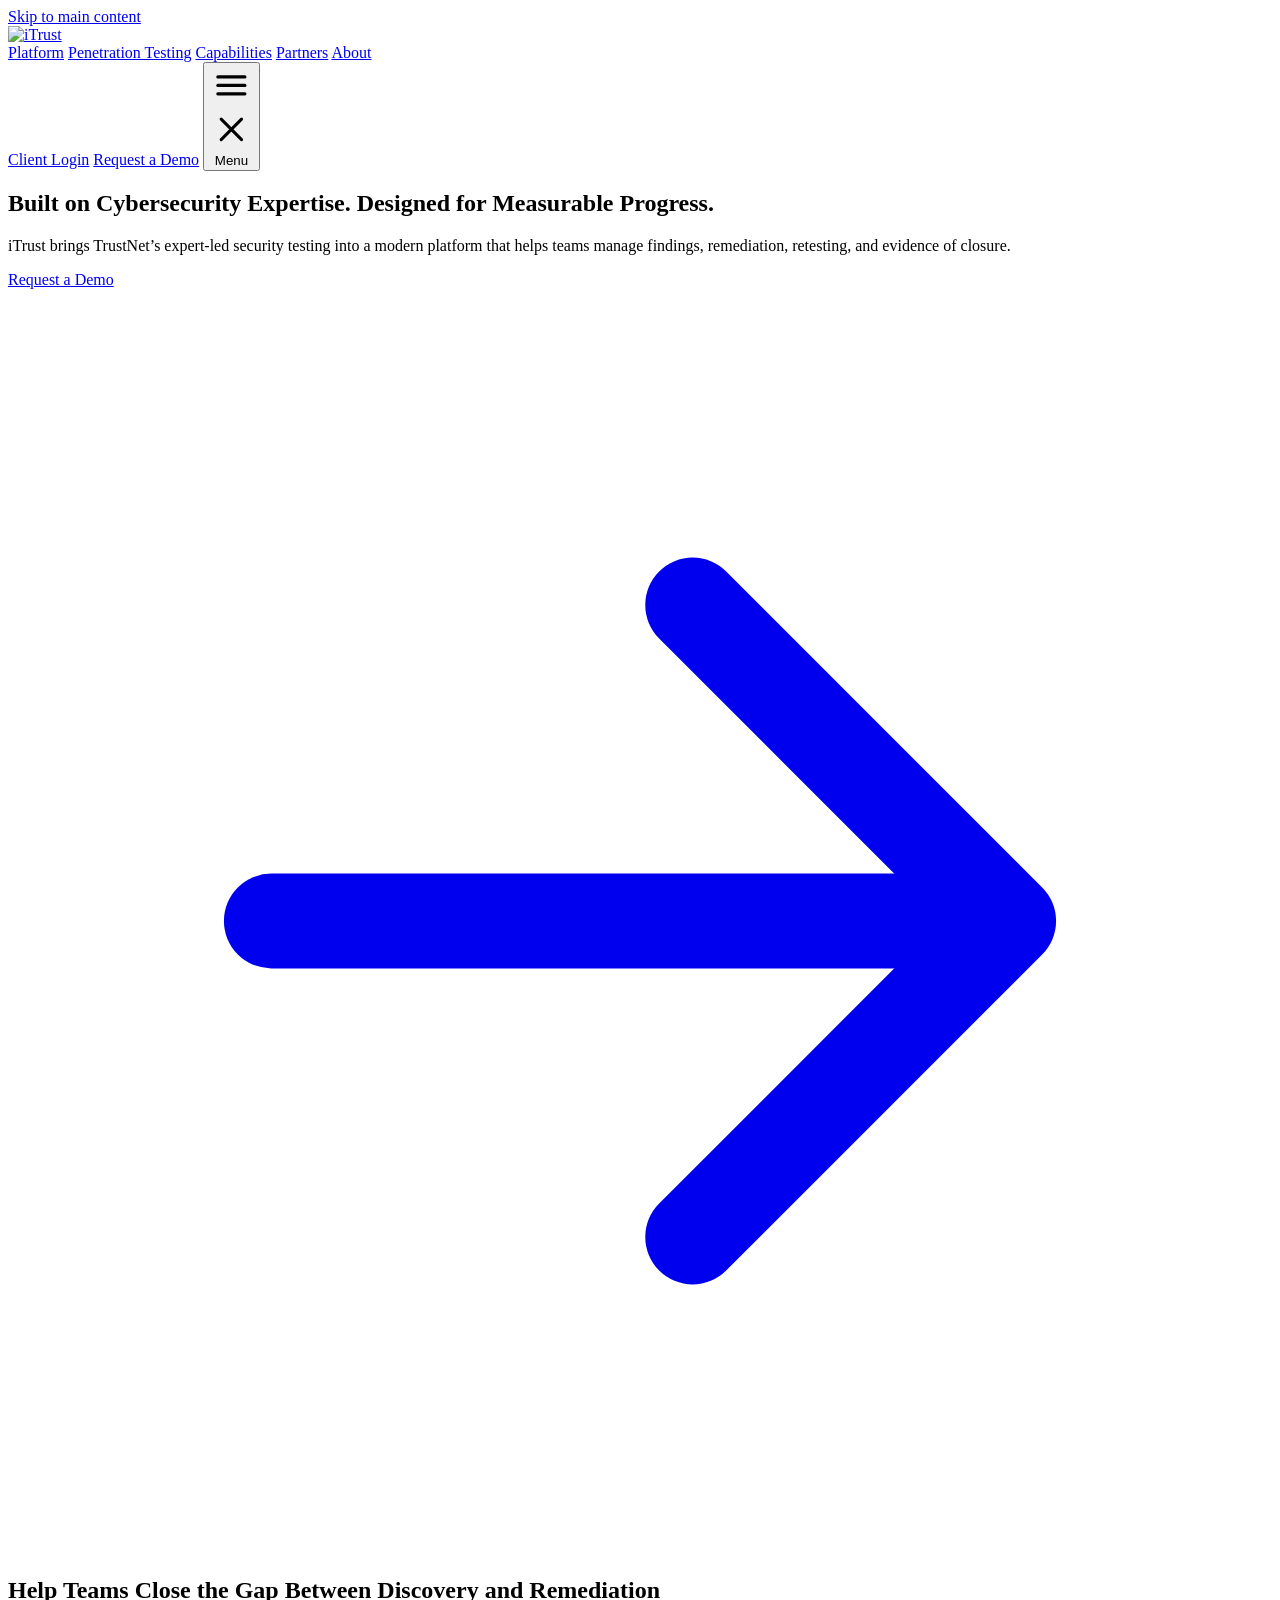
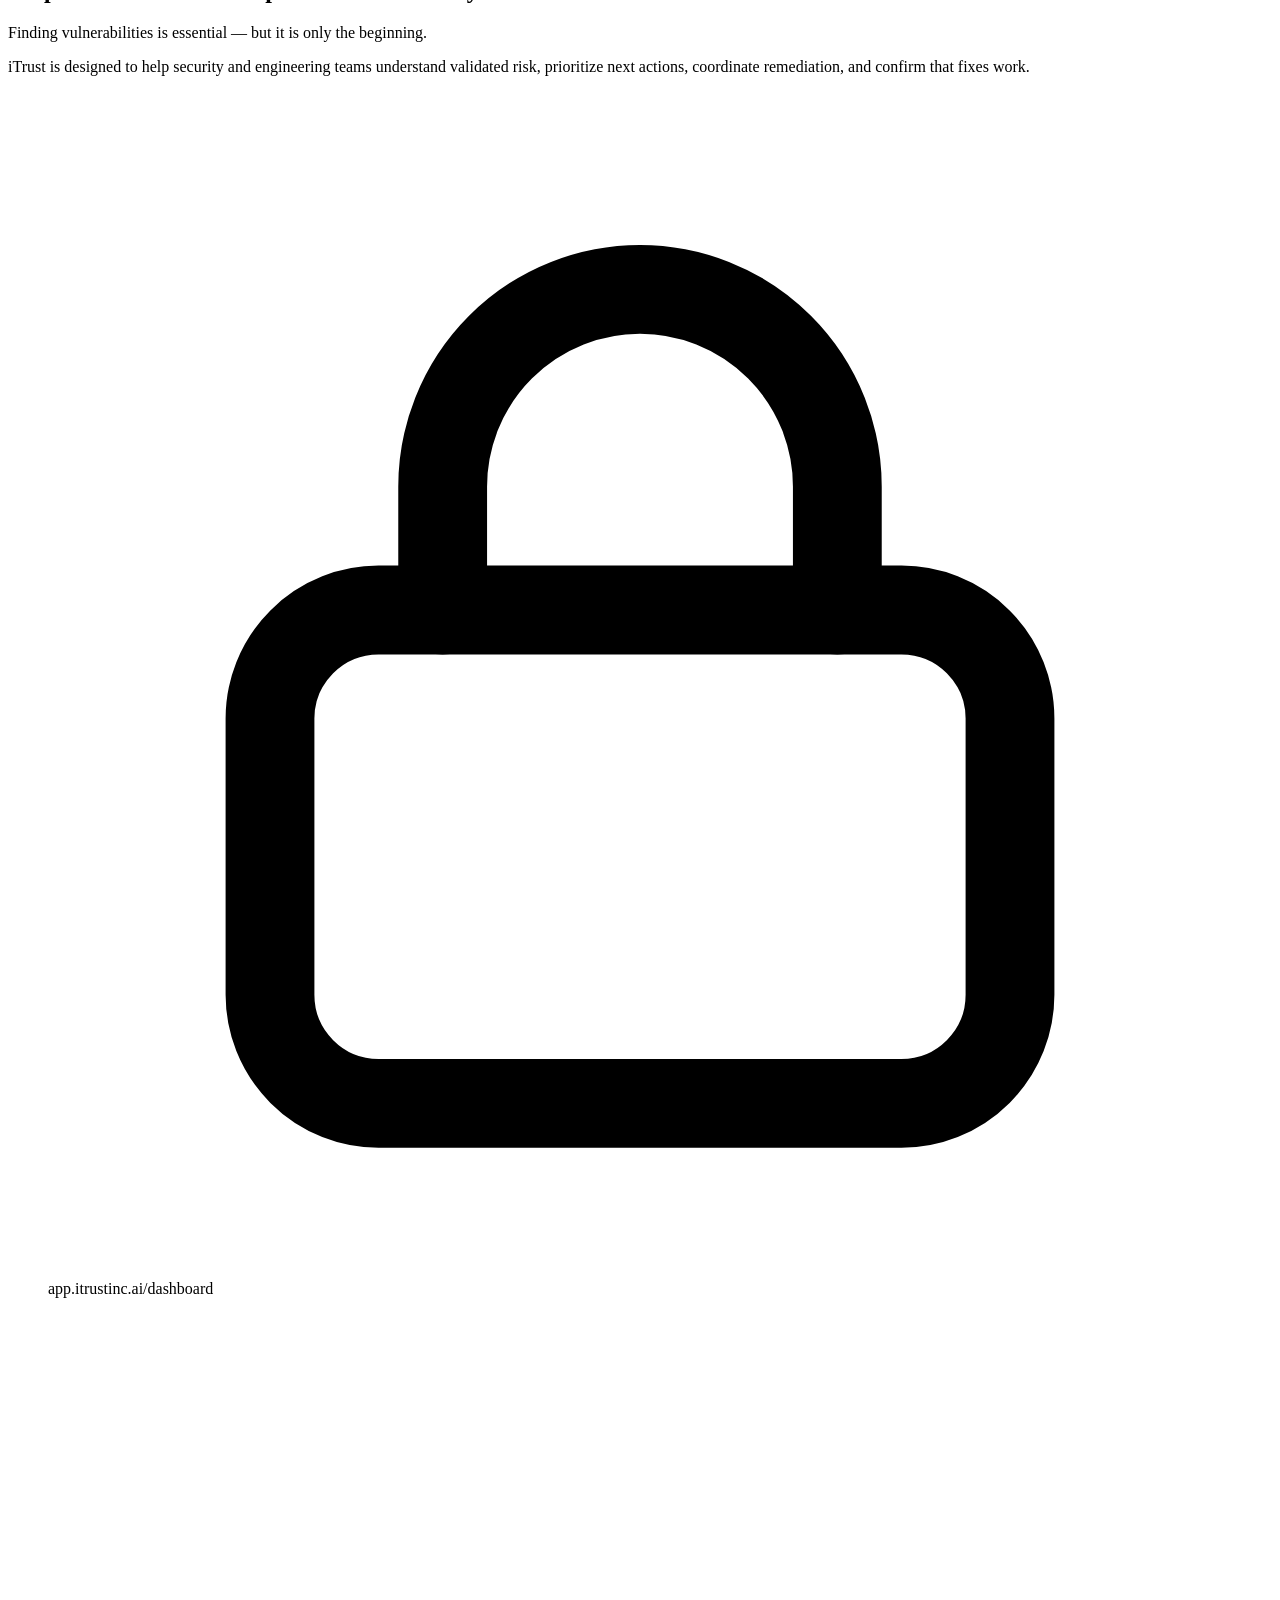
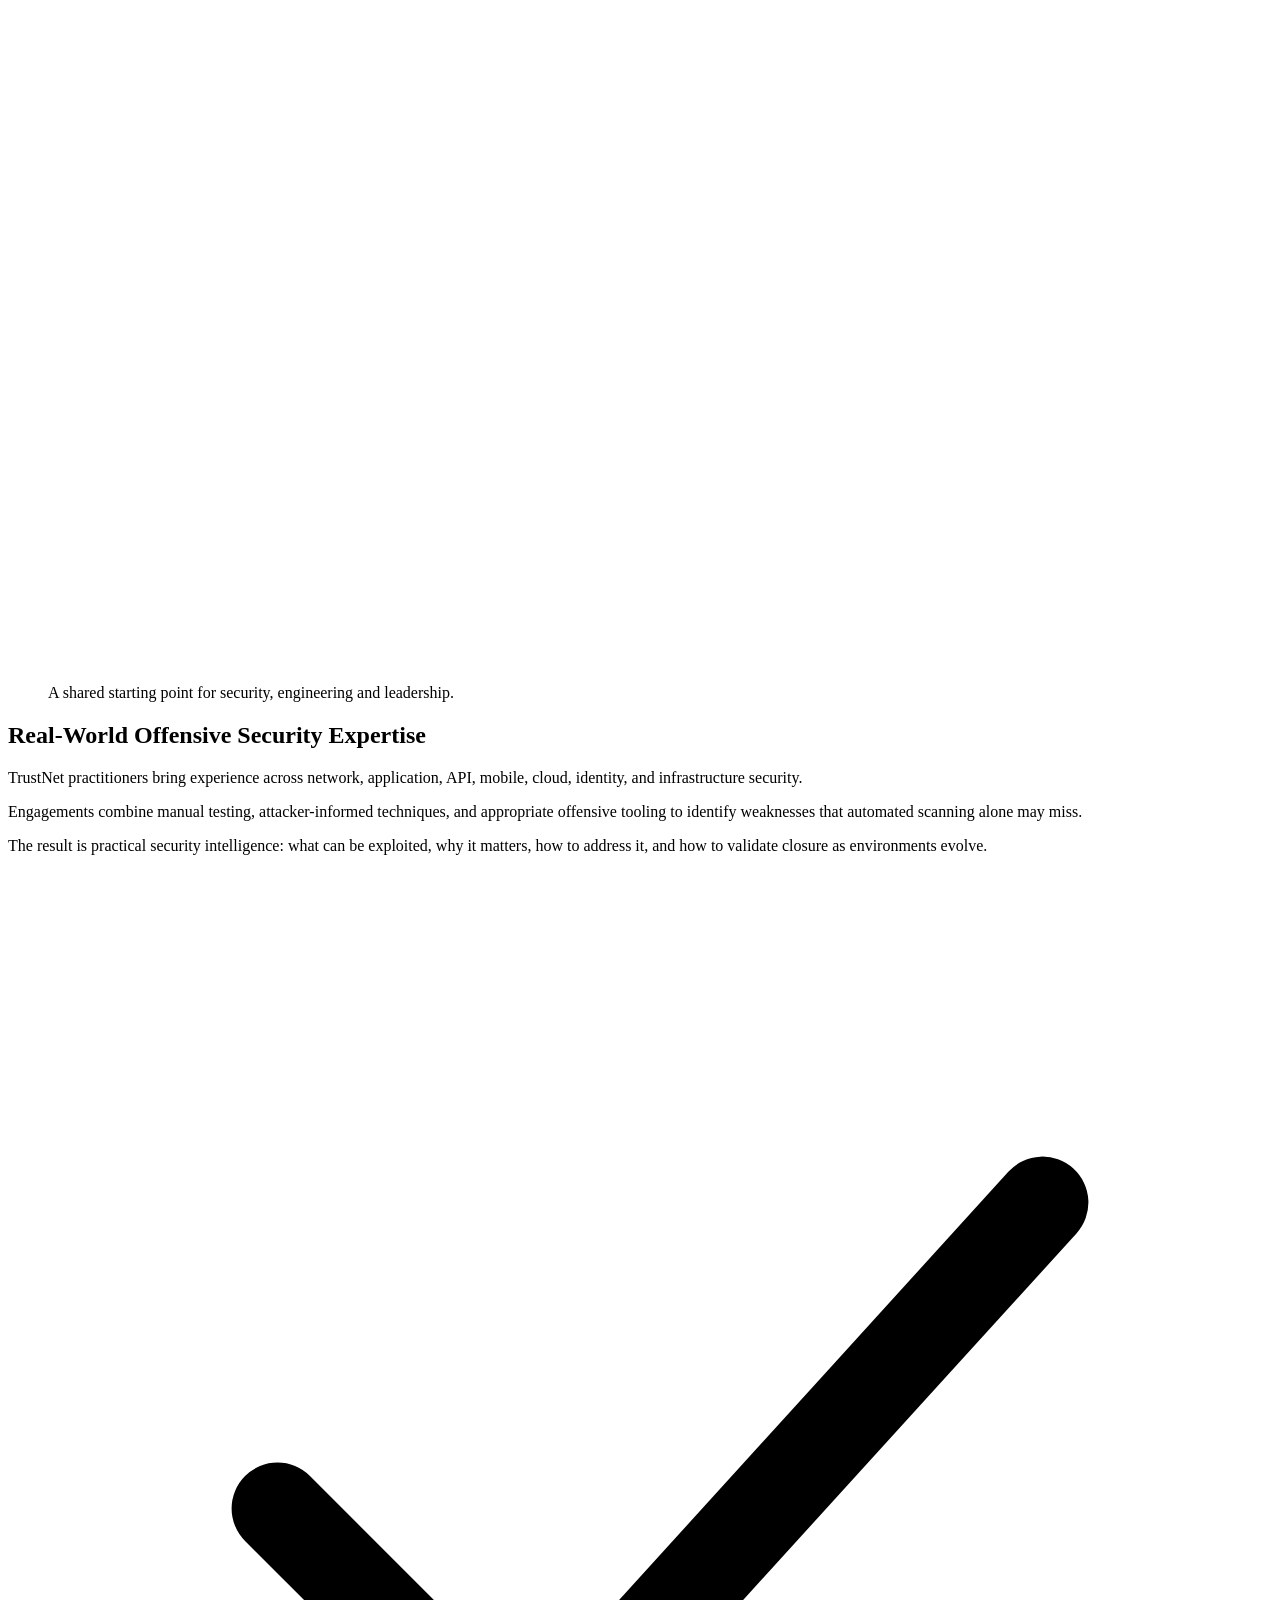
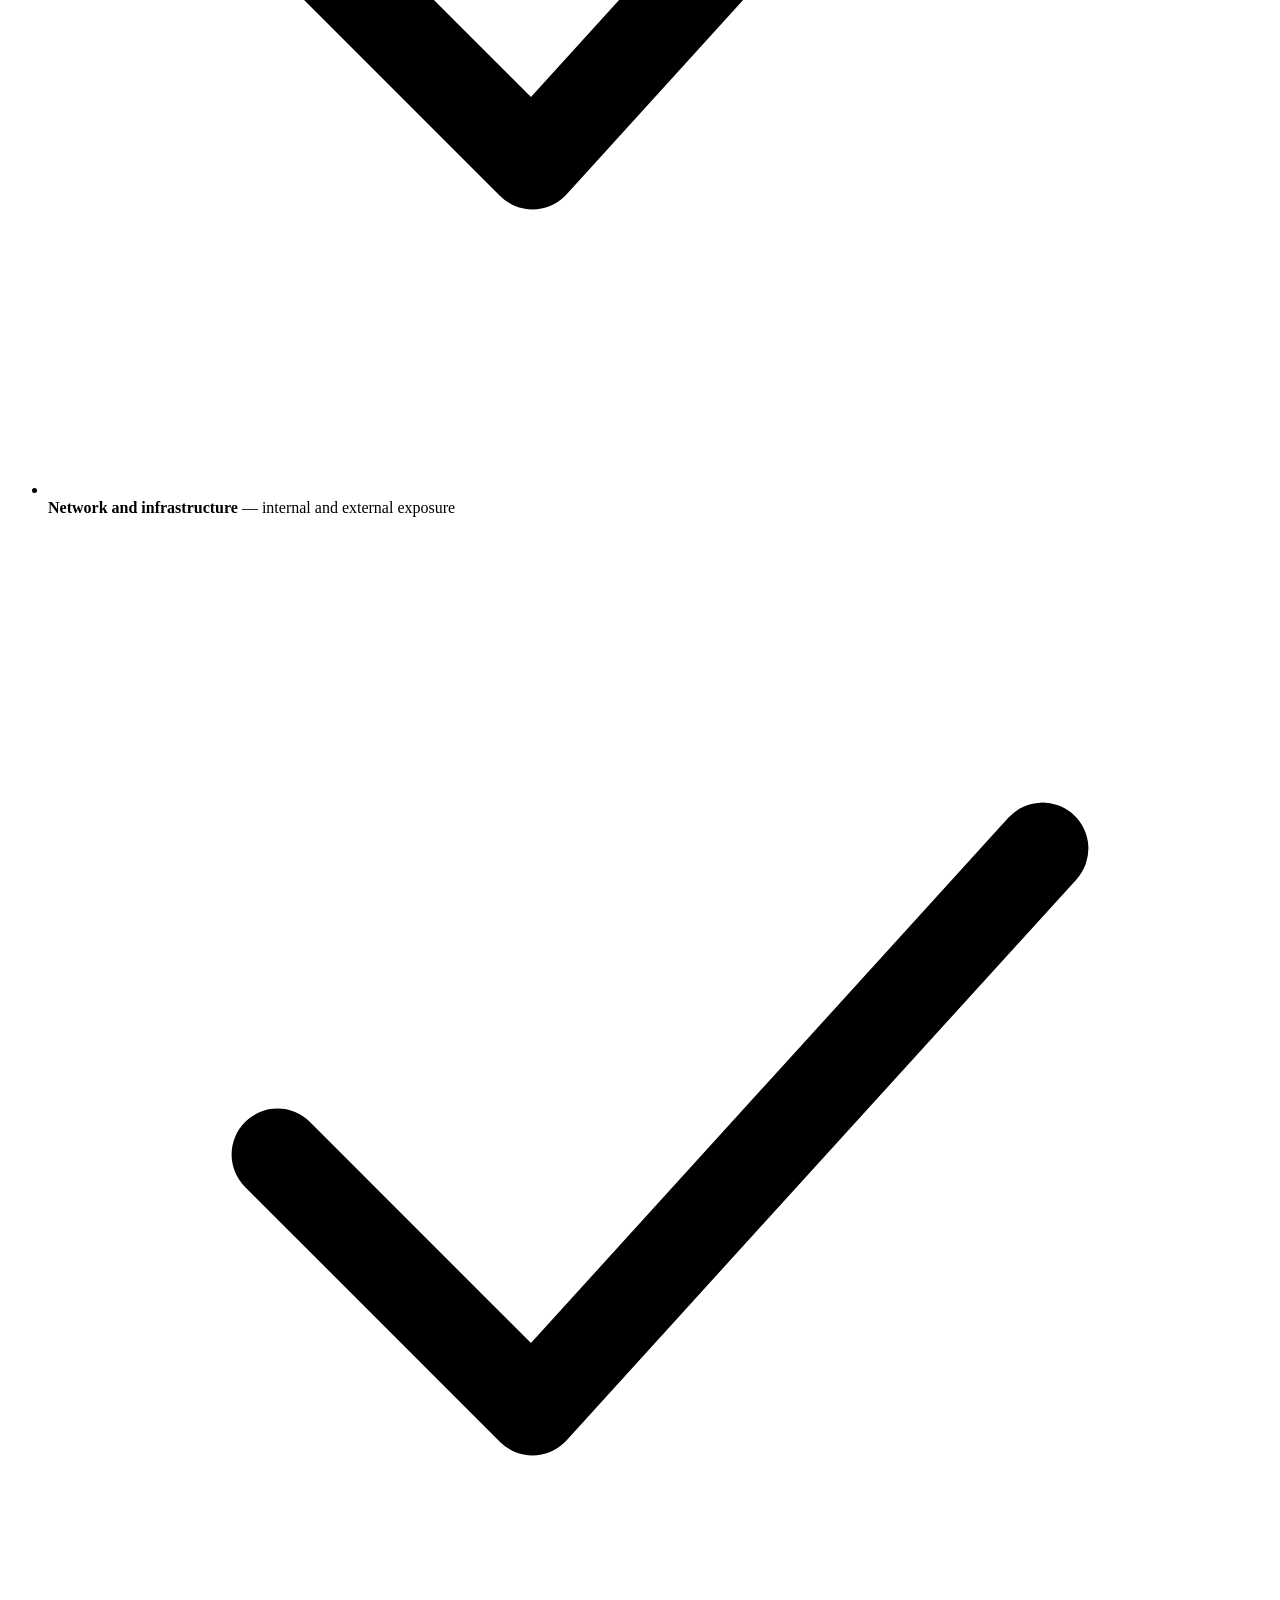
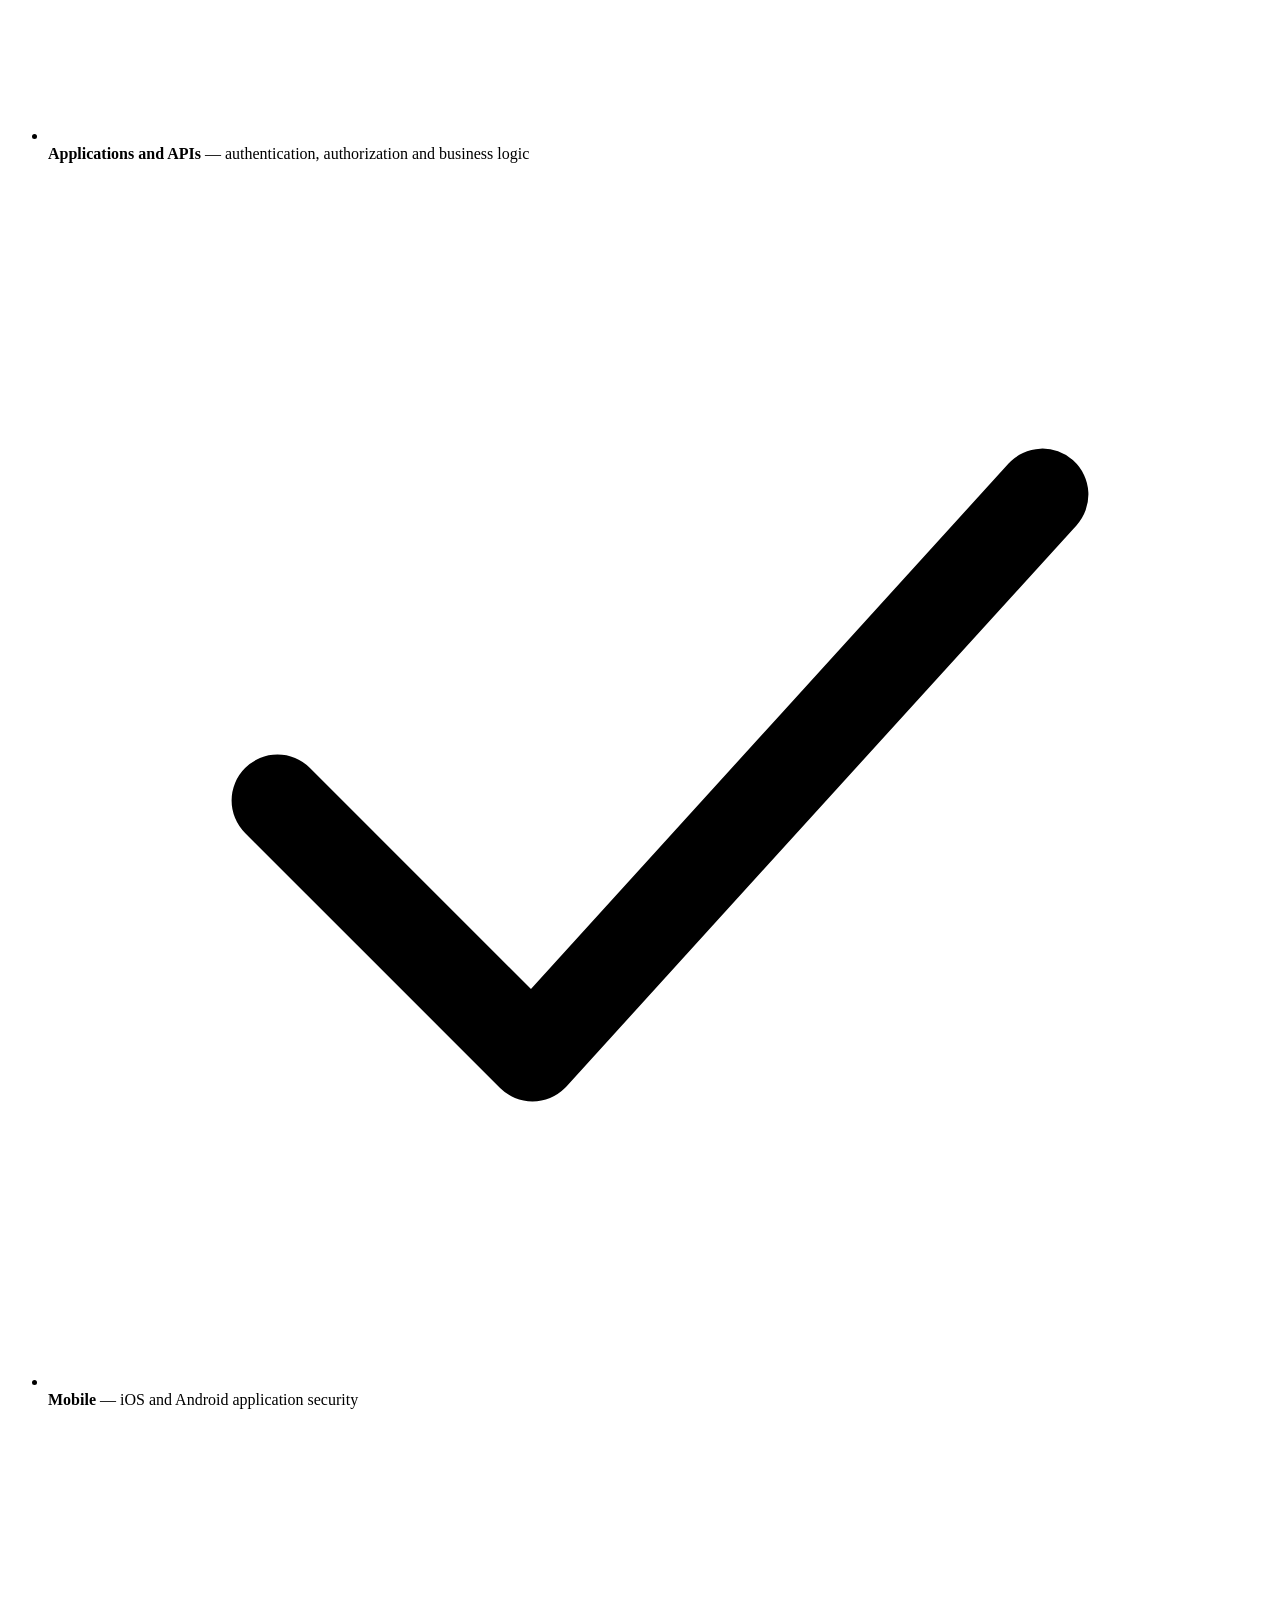
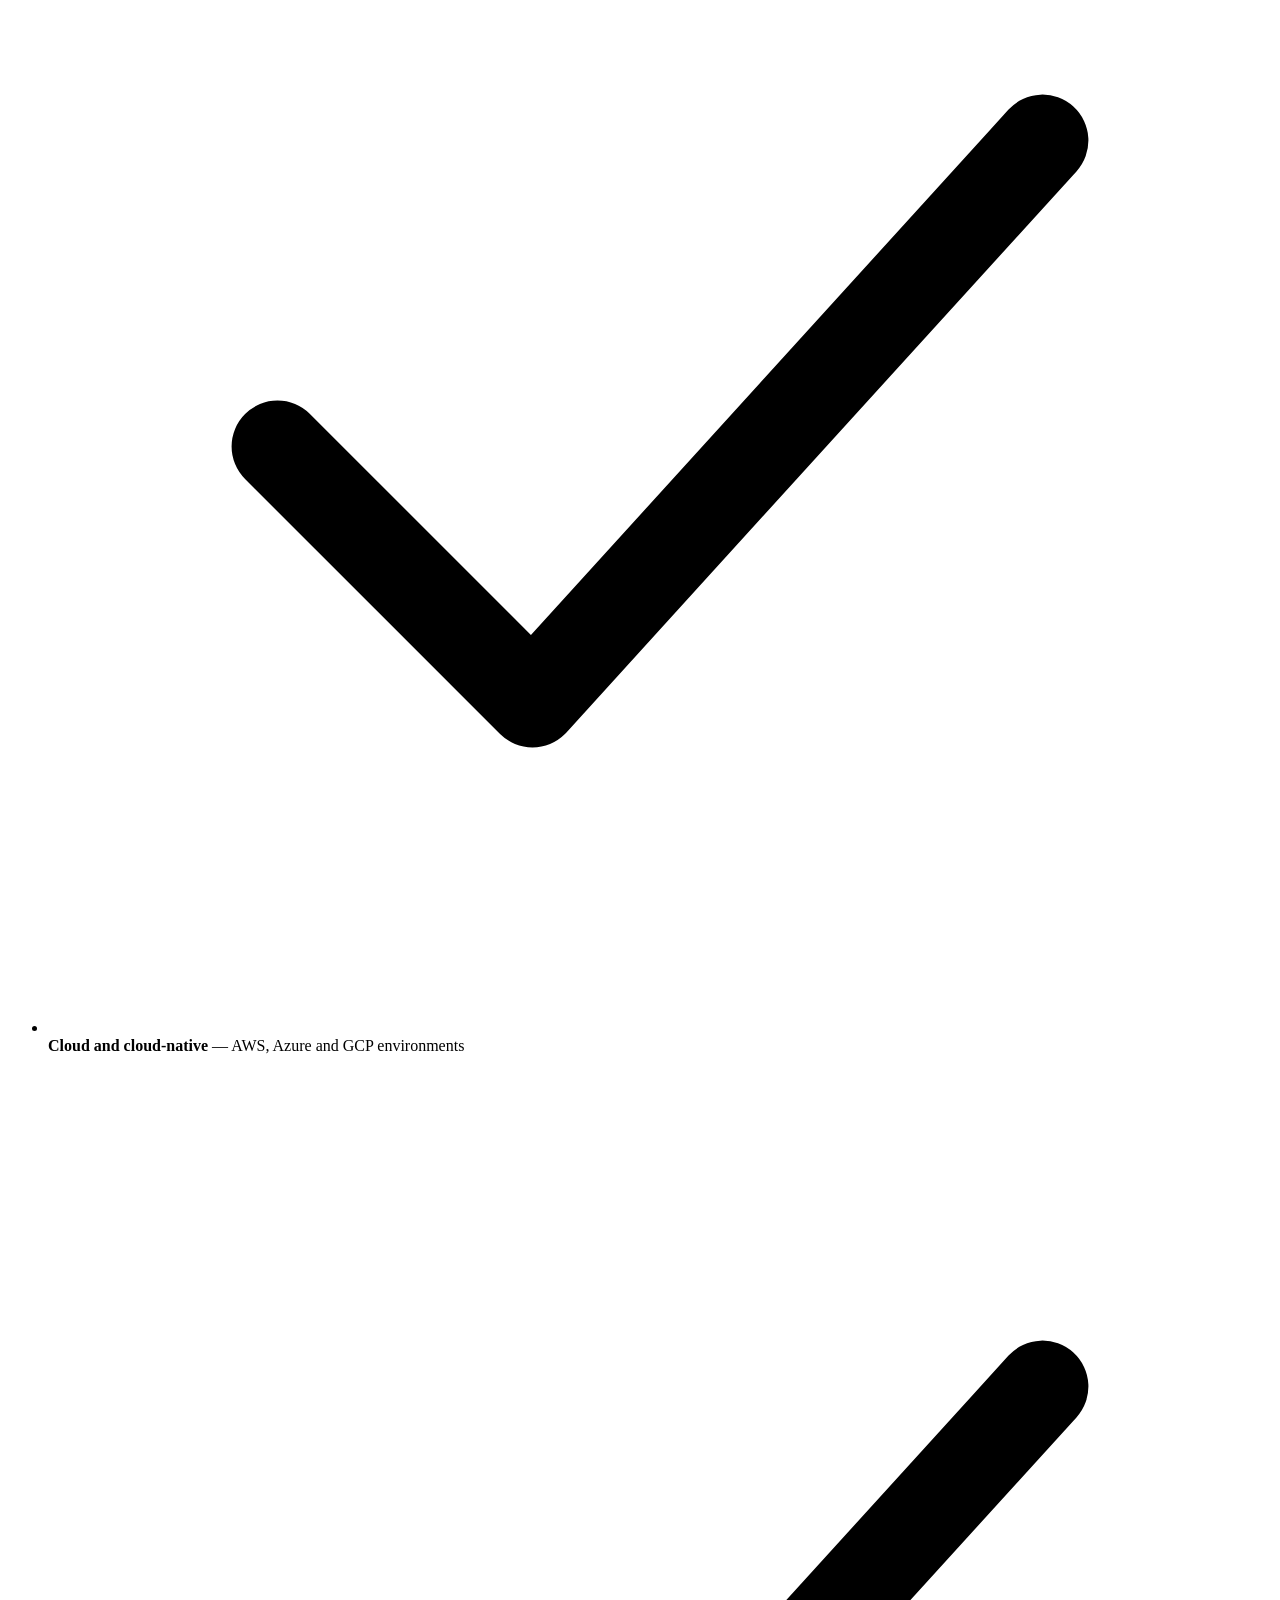
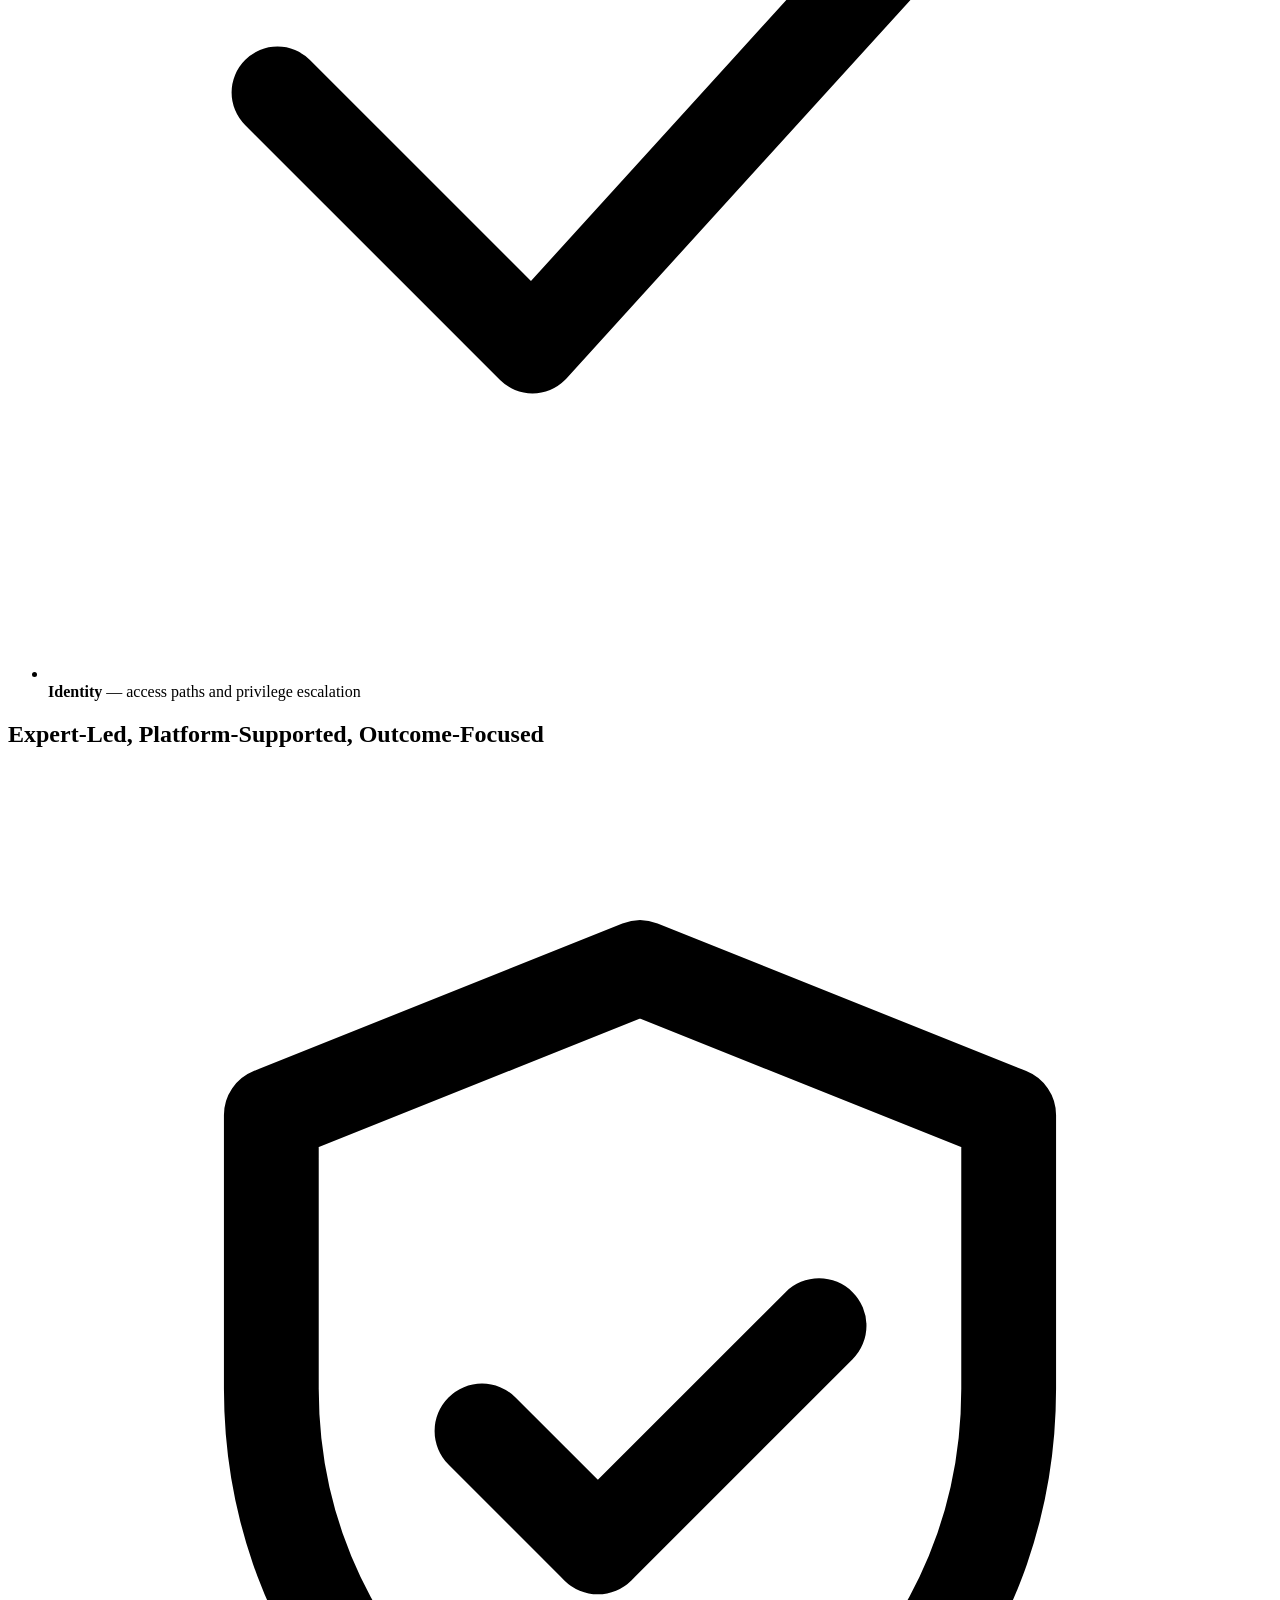
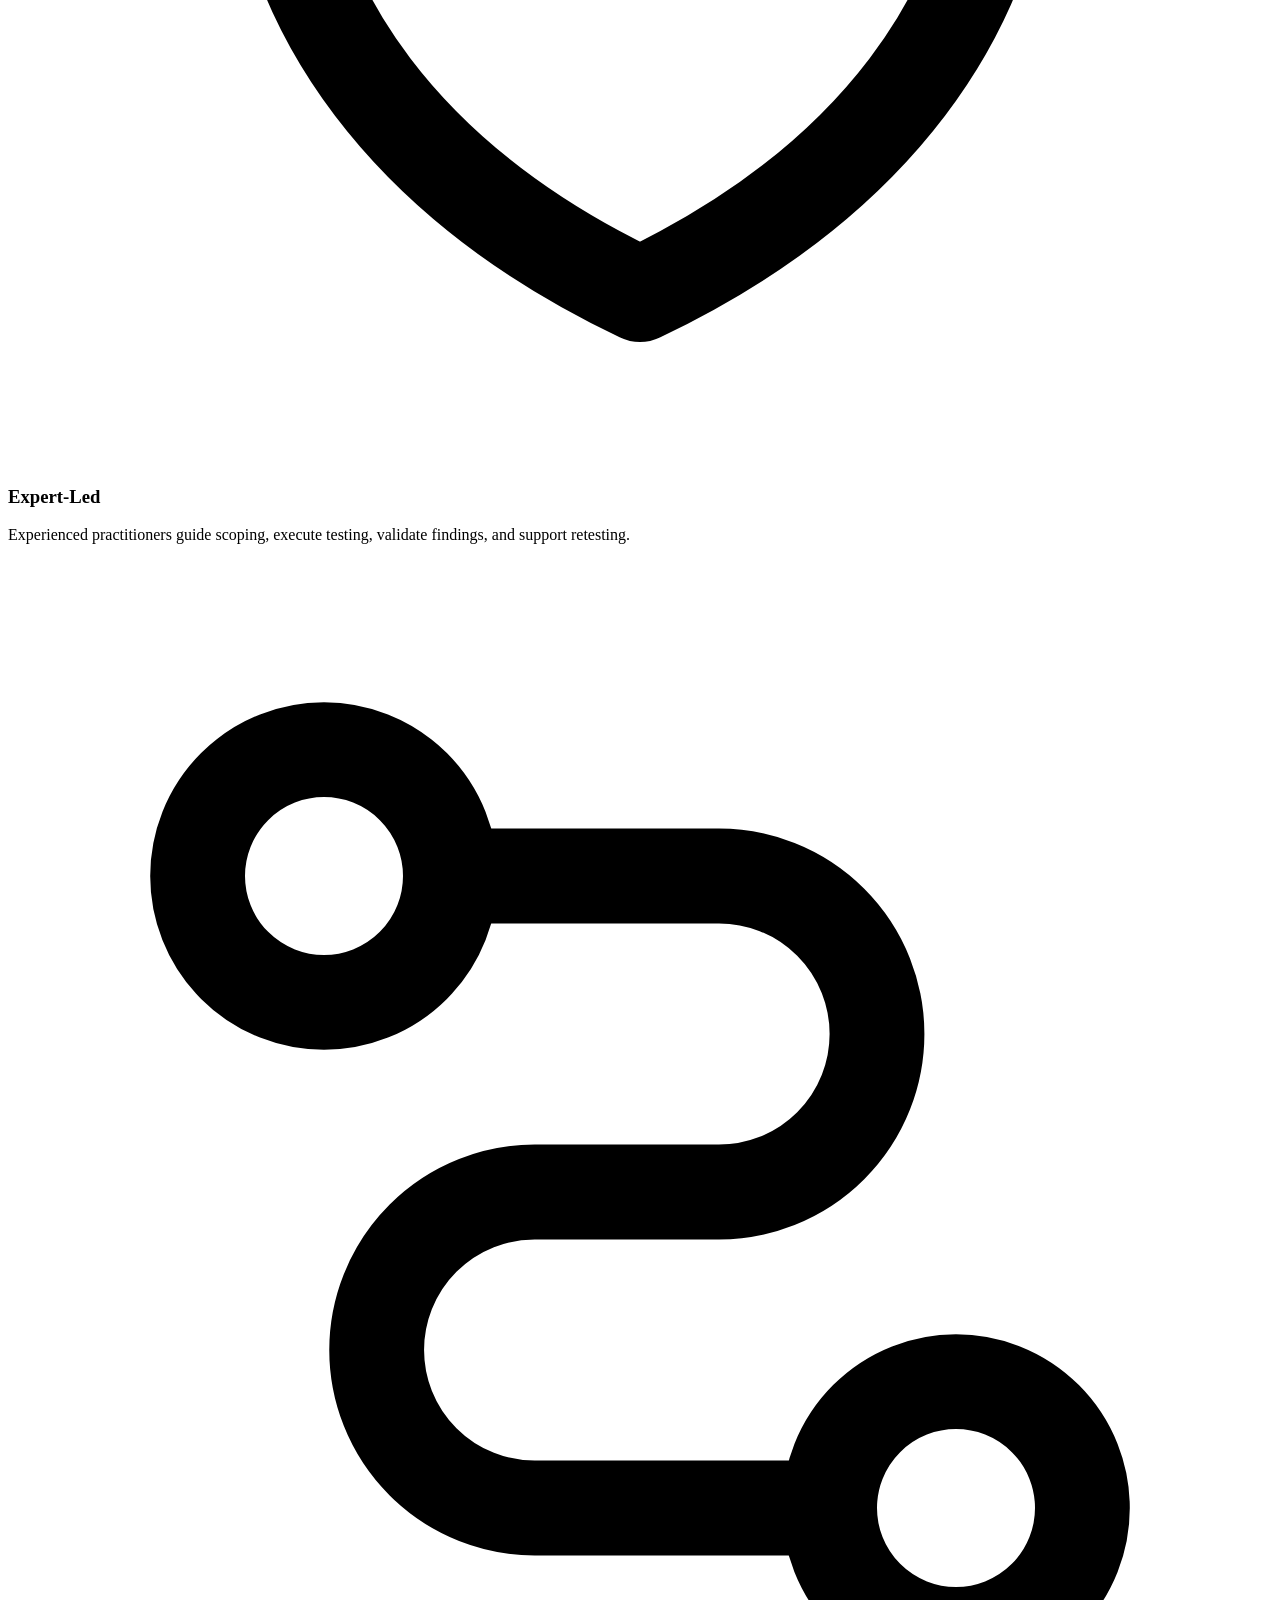
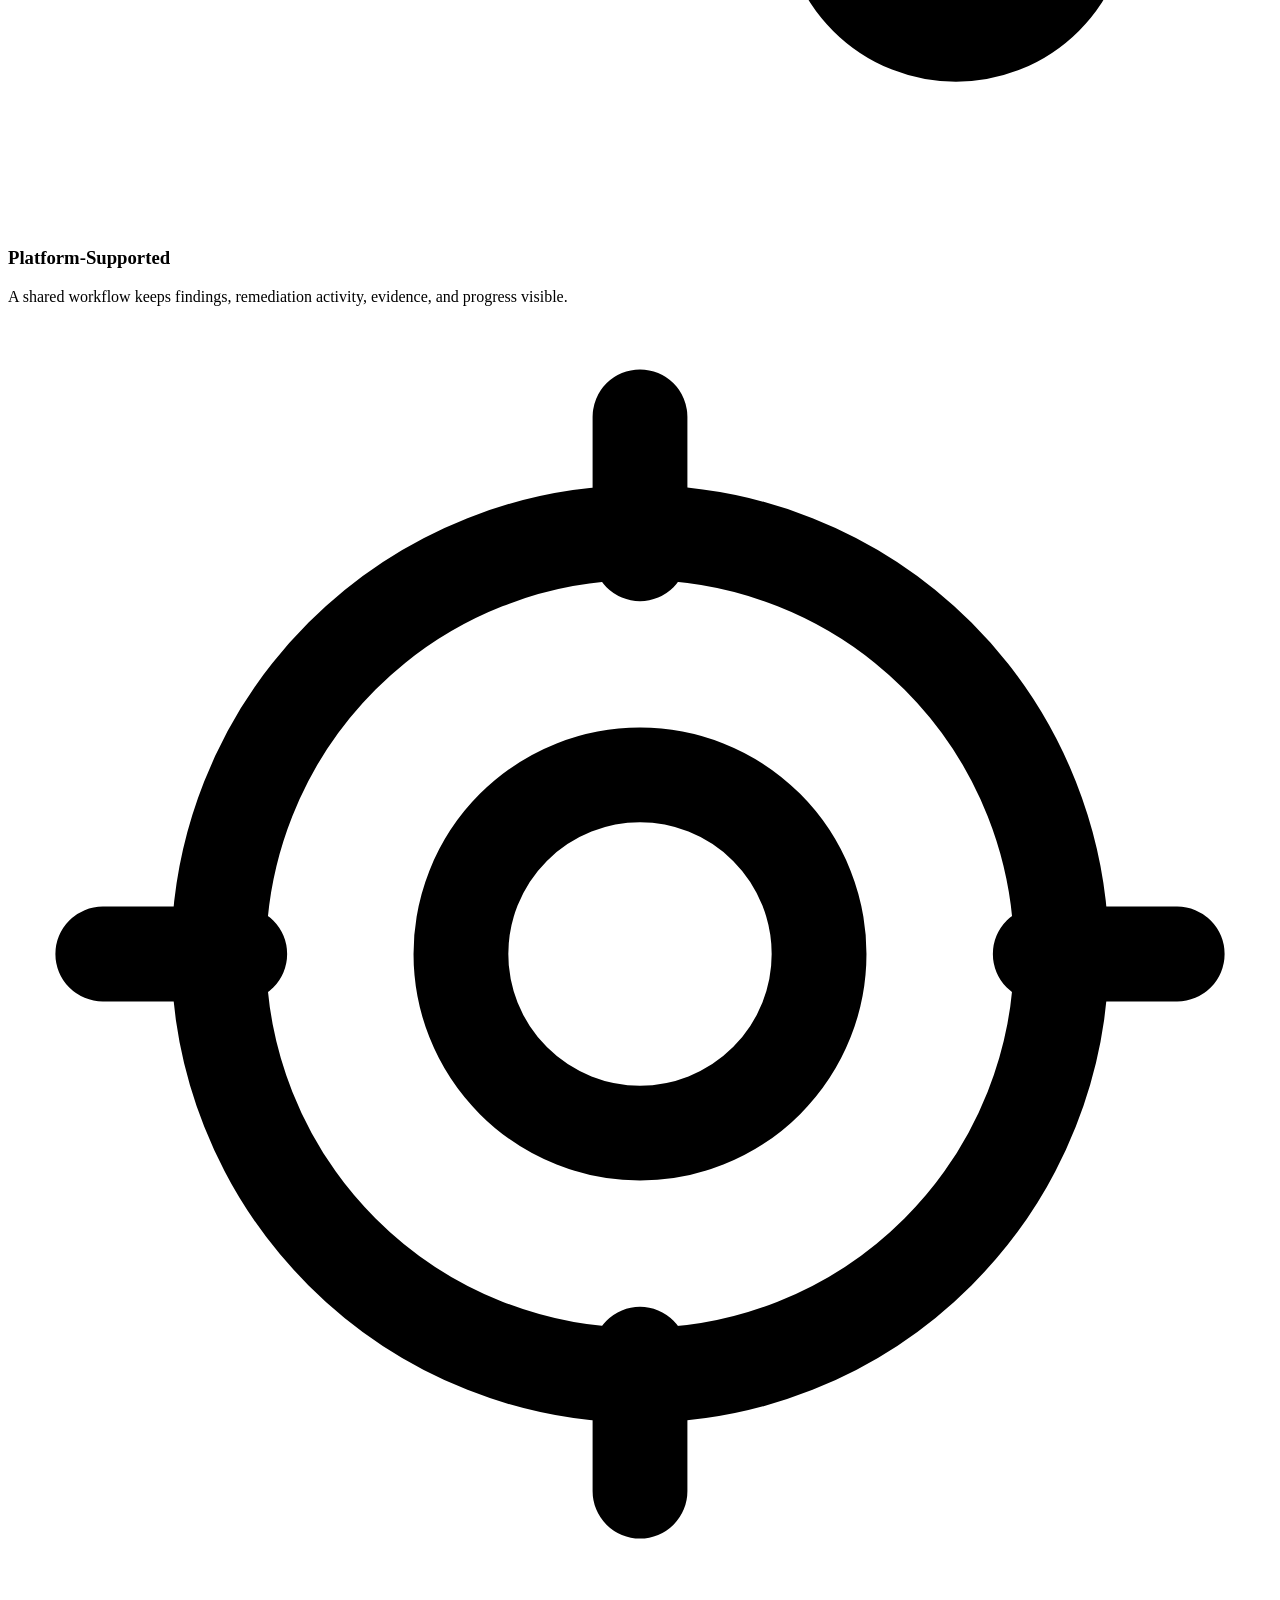
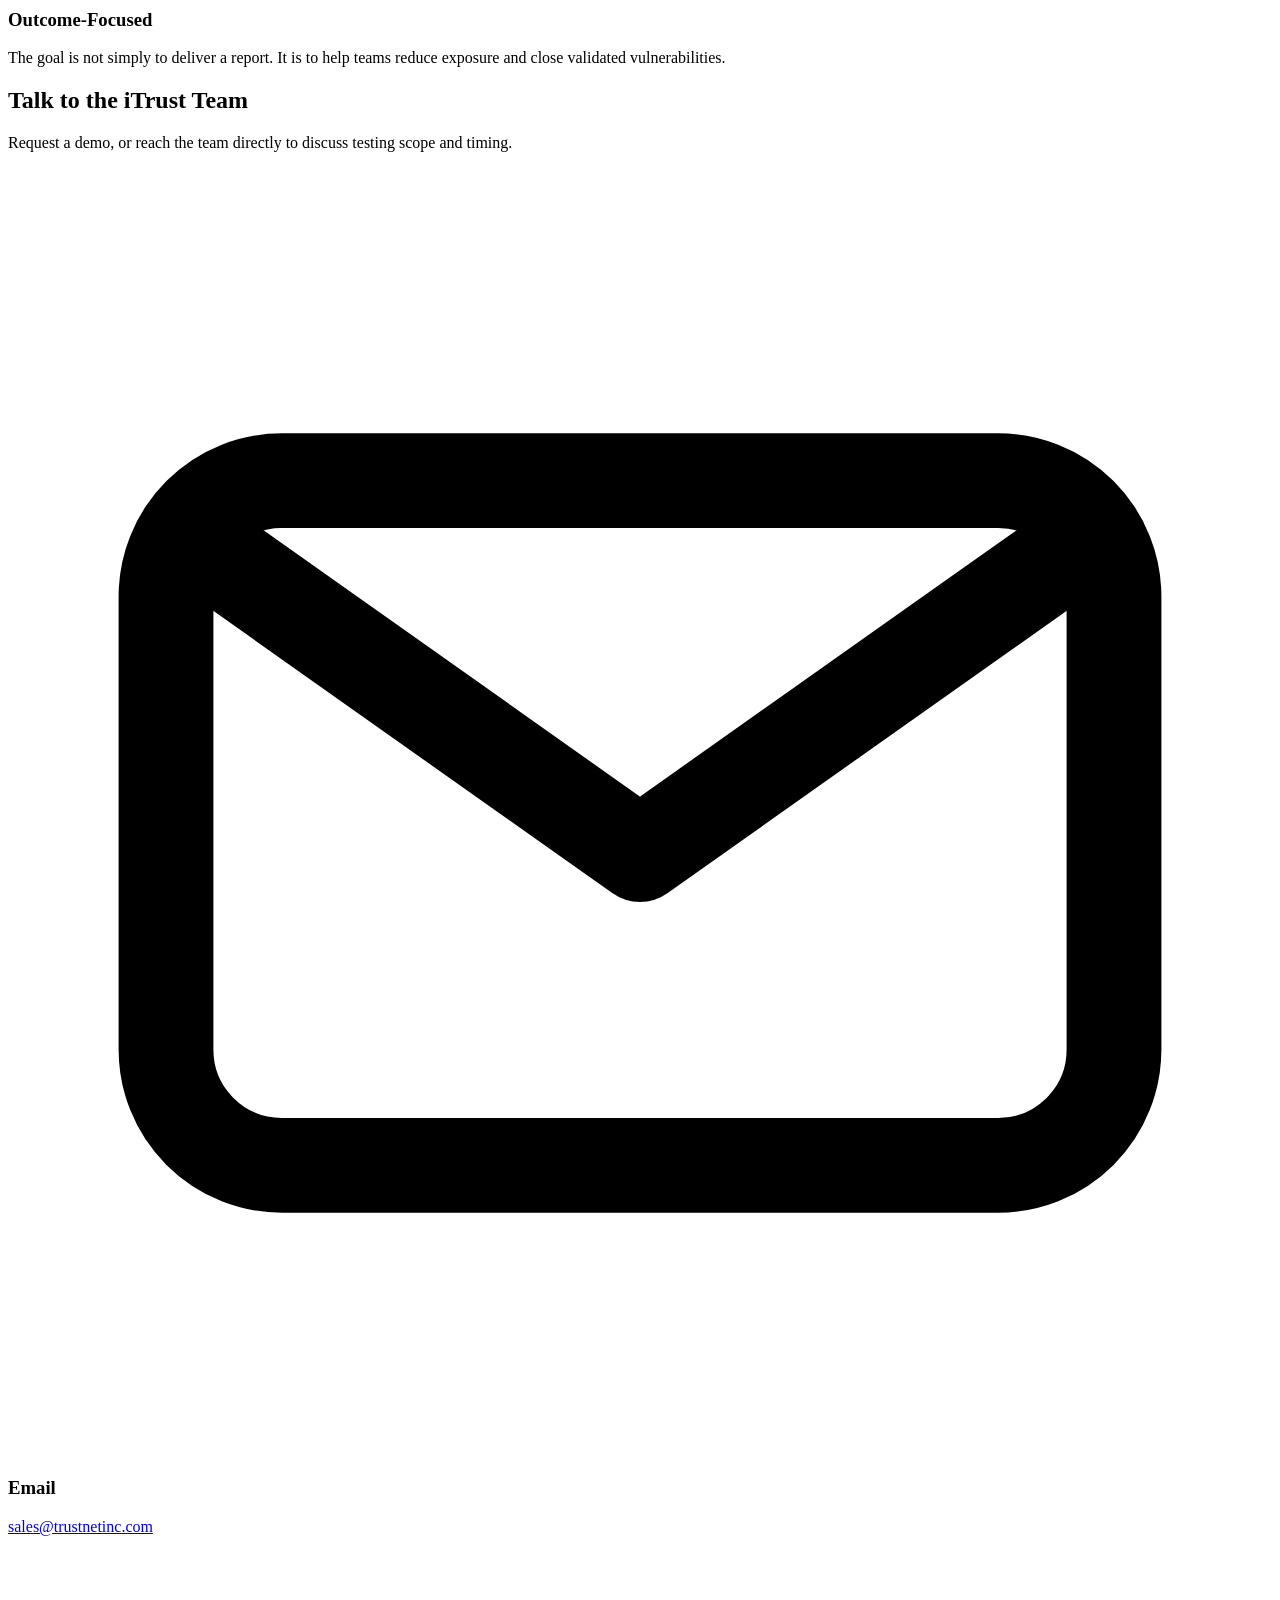
==== about/index.html @ d638498e "iTrust website — temporary content review preview Static build for stakeholder review. All pages noi" ====
<!doctype html>
<html lang="en">
<head><meta charset="utf-8">
<meta name="viewport" content="width=device-width, initial-scale=1">
<title>About iTrust | Cybersecurity Testing Platform by TrustNet</title>
<meta name="description" content="Learn how iTrust combines TrustNet’s cybersecurity expertise with a modern platform for penetration testing, remediation, and retesting.">
<meta name="robots" content="noindex, nofollow">
<link rel="canonical" href="https://poccarisweat555.github.io/itrust-preview/about/">
<meta name="theme-color" content="#0D1321">
<meta property="og:type" content="website">
<meta property="og:site_name" content="iTrust">
<meta property="og:title" content="About iTrust | Cybersecurity Testing Platform by TrustNet">
<meta property="og:description" content="Learn how iTrust combines TrustNet’s cybersecurity expertise with a modern platform for penetration testing, remediation, and retesting.">
<meta property="og:url" content="https://poccarisweat555.github.io/itrust-preview/about/">
<meta property="og:image" content="https://poccarisweat555.github.io/itrust-preview/img/platform-overview-1600.png">
<meta property="og:locale" content="en_US">
<meta name="twitter:card" content="summary_large_image">
<meta name="twitter:title" content="About iTrust | Cybersecurity Testing Platform by TrustNet">
<meta name="twitter:description" content="Learn how iTrust combines TrustNet’s cybersecurity expertise with a modern platform for penetration testing, remediation, and retesting.">
<meta name="twitter:image" content="https://poccarisweat555.github.io/itrust-preview/img/platform-overview-1600.png">
<link rel="preconnect" href="https://fonts.googleapis.com">
<link rel="preconnect" href="https://fonts.gstatic.com" crossorigin>
<link rel="stylesheet" href="https://fonts.googleapis.com/css2?family=Inter:wght@400;500;600;700&family=Inter+Tight:wght@500;600;700&family=JetBrains+Mono:wght@400;500;600&display=swap">
<link rel="stylesheet" href="/itrust-preview/css/site.css">
<noscript><style>[data-reveal]{opacity:1!important;transform:none!important}</style></noscript>
<link rel="icon" href="/itrust-preview/img/logo-lockup-light-480.png" type="image/png">
<script type="application/ld+json">{"@context":"https://schema.org","@graph":[{"@type":"Organization","@id":"https://poccarisweat555.github.io/#organization","name":"iTrust","description":"Expert-led penetration testing and AI-guided remediation for faster, more accountable vulnerability closure.","url":"https://poccarisweat555.github.io","logo":"https://poccarisweat555.github.io/itrust-preview/img/logo-lockup-light-480.png","email":"sales@trustnetinc.com","telephone":"+1 (404) 567-4488","parentOrganization":{"@type":"Organization","name":"TrustNet"},"contactPoint":[{"@type":"ContactPoint","contactType":"sales","email":"sales@trustnetinc.com","telephone":"+1 (404) 567-4488","availableLanguage":["en"]}]},{"@type":"WebSite","@id":"https://poccarisweat555.github.io/#website","name":"iTrust — cybersecurity testing platform","url":"https://poccarisweat555.github.io","publisher":{"@id":"https://poccarisweat555.github.io/#organization"},"inLanguage":"en-US"},{"@type":"BreadcrumbList","itemListElement":[{"@type":"ListItem","position":1,"name":"Home","item":"https://poccarisweat555.github.io/itrust-preview/"},{"@type":"ListItem","position":2,"name":"About","item":"https://poccarisweat555.github.io/itrust-preview/about/"}]},{"@type":"AboutPage","@id":"https://itrustinc.ai/about/#about","name":"About iTrust","description":"iTrust brings TrustNet’s expert-led security testing into a modern platform for findings, remediation, retesting, and evidence of closure.","mainEntity":{"@id":"https://itrustinc.ai/#organization"}}]}</script></head>
<body>
<a class="skip-link" href="#main">Skip to main content</a>
<header class="site-header">
<div class="container site-header__inner">
<a class="brand" href="/itrust-preview/" aria-label="iTrust — home">
<img src="/itrust-preview/img/logo-lockup-dark-480.png" width="480" height="223" alt="iTrust" fetchpriority="high">
</a>
<nav class="nav" aria-label="Main"><a class="nav__link" href="/itrust-preview/platform/">Platform</a>
<a class="nav__link" href="/itrust-preview/penetration-testing/">Penetration Testing</a>
<a class="nav__link" href="/itrust-preview/capabilities/">Capabilities</a>
<a class="nav__link" href="/itrust-preview/partners/">Partners</a>
<a class="nav__link" aria-current="page" href="/itrust-preview/about/">About</a></nav>
<div class="header__actions">
<a class="header__login" href="/itrust-preview/login/" data-track="client_login_click" data-track-label="Header">Client Login</a>
<a class="btn btn--primary btn--sm header__cta" href="/itrust-preview/request-a-demo/" data-track="cta_request_demo_click" data-track-label="Header"><span>Request a Demo</span></a>
<button class="nav-toggle" type="button" aria-expanded="false" aria-controls="site-drawer" data-nav-toggle>
<span class="nav-toggle__open"><svg viewBox="0 0 24 24" fill="none" stroke="currentColor" stroke-width="1.8" stroke-linecap="round" stroke-linejoin="round" aria-hidden="true" focusable="false"><path d="M4 7h16M4 12h16M4 17h16"/></svg></span>
<span class="nav-toggle__close"><svg viewBox="0 0 24 24" fill="none" stroke="currentColor" stroke-width="1.8" stroke-linecap="round" stroke-linejoin="round" aria-hidden="true" focusable="false"><path d="M6 6l12 12M18 6L6 18"/></svg></span>
<span class="visually-hidden">Menu</span>
</button>
</div></div>
<div class="drawer" id="site-drawer" data-open="false" data-nav-drawer hidden>
<nav class="drawer__nav" aria-label="Mobile"><a class="drawer__link" href="/itrust-preview/platform/">Platform</a>
<a class="drawer__link" href="/itrust-preview/penetration-testing/">Penetration Testing</a>
<a class="drawer__link" href="/itrust-preview/capabilities/">Capabilities</a>
<a class="drawer__link" href="/itrust-preview/partners/">Partners</a>
<a class="drawer__link" aria-current="page" href="/itrust-preview/about/">About</a>
<a class="drawer__link" href="/itrust-preview/request-a-demo/">Request a Demo</a></nav>
<div class="drawer__divider"></div>
<div class="drawer__actions">
<a class="btn btn--primary btn--block" href="/itrust-preview/request-a-demo/" data-track="cta_request_demo_click" data-track-label="Mobile drawer"><span>Request a Demo</span><span class="btn__icon btn__icon--arrow"><svg viewBox="0 0 24 24" fill="none" stroke="currentColor" stroke-width="1.8" stroke-linecap="round" stroke-linejoin="round" aria-hidden="true" focusable="false"><path d="M5 12h13"/><path d="M13 6l6 6-6 6"/></svg></span></a>
<a class="btn btn--secondary btn--block" href="/itrust-preview/login/" data-track="client_login_click" data-track-label="Mobile drawer"><span>Client Login</span></a>
</div></div>
</header>
<main id="main">
<section class="page-hero on-ink" aria-labelledby="page-hero-title">
<span class="page-hero__glow" aria-hidden="true"></span>
<div class="container">
<div class="page-hero__inner">
<h1 id="page-hero-title">Built on Cybersecurity Expertise. Designed for Measurable Progress.</h1>
<p class="page-hero__sub">iTrust brings TrustNet’s expert-led security testing into a modern platform that helps teams manage findings, remediation, retesting, and evidence of closure.</p>
<div class="btn-row"><a class="btn btn--primary btn--lg" href="/itrust-preview/request-a-demo/" data-track="cta_request_demo_click" data-track-label="About hero"><span>Request a Demo</span><span class="btn__icon btn__icon--arrow"><svg viewBox="0 0 24 24" fill="none" stroke="currentColor" stroke-width="1.8" stroke-linecap="round" stroke-linejoin="round" aria-hidden="true" focusable="false"><path d="M5 12h13"/><path d="M13 6l6 6-6 6"/></svg></span></a></div>
</div></div></section>
<section class="section" aria-labelledby="purpose-title">
<div class="container">
<div class="split split--copy-wide">
<div class="split__copy">
<div class="section-head">
<h2 id="purpose-title">Help Teams Close the Gap Between Discovery and Remediation</h2>
<p class="lede">Finding vulnerabilities is essential — but it is only the beginning.</p>
</div>
<p data-reveal>iTrust is designed to help security and engineering teams understand validated risk, prioritize next actions, coordinate remediation, and confirm that fixes work.</p>
</div>
<figure class="figure"><div class="frame ">
<div class="frame__bar">
<span class="frame__dots" aria-hidden="true"><i></i><i></i><i></i></span>
<span class="frame__url"><svg viewBox="0 0 24 24" fill="none" stroke="currentColor" stroke-width="1.8" stroke-linecap="round" stroke-linejoin="round" aria-hidden="true" focusable="false"><rect x="4.5" y="10.5" width="15" height="10" rx="2.2"/><path d="M8 10.5V8a4 4 0 0 1 8 0v2.5"/></svg><span>app.itrustinc.ai/dashboard</span></span>
</div>
<div class="frame__media">
<img src="/itrust-preview/img/platform-overview-1600.png" srcset="/itrust-preview/img/platform-overview-1600.png 1600w, /itrust-preview/img/platform-overview-900.png 900w" sizes="(min-width: 1100px) 1000px, (min-width: 940px) 55vw, 92vw" width="1600" height="982" alt="iTrust overview dashboard showing unified posture, module summaries and open finding counts." loading="lazy" decoding="async">
</div>
</div><figcaption>A shared starting point for security, engineering and leadership.</figcaption></figure>
</div></div></section>
<section class="section on-ink" aria-labelledby="trustnet-title">
<div class="container">
<div class="split split--copy-wide split--top">
<div class="split__copy">
<div class="section-head">
<h2 id="trustnet-title">Real-World Offensive Security Expertise</h2>
<p class="lede">TrustNet practitioners bring experience across network, application, API, mobile, cloud, identity, and infrastructure security.</p>
</div>
<p data-reveal>Engagements combine manual testing, attacker-informed techniques, and appropriate offensive tooling to identify weaknesses that automated scanning alone may miss.</p>
<p data-reveal>The result is practical security intelligence: what can be exploited, why it matters, how to address it, and how to validate closure as environments evolve.</p>
</div>
<div class="split__copy">
<ul class="check-list ">
<li><span class="check-list__icon"><svg viewBox="0 0 24 24" fill="none" stroke="currentColor" stroke-width="1.8" stroke-linecap="round" stroke-linejoin="round" aria-hidden="true" focusable="false"><path d="M4.5 12.5l5 5 10-11"/></svg></span><span><strong>Network and infrastructure</strong> — internal and external exposure</span></li>
<li><span class="check-list__icon"><svg viewBox="0 0 24 24" fill="none" stroke="currentColor" stroke-width="1.8" stroke-linecap="round" stroke-linejoin="round" aria-hidden="true" focusable="false"><path d="M4.5 12.5l5 5 10-11"/></svg></span><span><strong>Applications and APIs</strong> — authentication, authorization and business logic</span></li>
<li><span class="check-list__icon"><svg viewBox="0 0 24 24" fill="none" stroke="currentColor" stroke-width="1.8" stroke-linecap="round" stroke-linejoin="round" aria-hidden="true" focusable="false"><path d="M4.5 12.5l5 5 10-11"/></svg></span><span><strong>Mobile</strong> — iOS and Android application security</span></li>
<li><span class="check-list__icon"><svg viewBox="0 0 24 24" fill="none" stroke="currentColor" stroke-width="1.8" stroke-linecap="round" stroke-linejoin="round" aria-hidden="true" focusable="false"><path d="M4.5 12.5l5 5 10-11"/></svg></span><span><strong>Cloud and cloud-native</strong> — AWS, Azure and GCP environments</span></li>
<li><span class="check-list__icon"><svg viewBox="0 0 24 24" fill="none" stroke="currentColor" stroke-width="1.8" stroke-linecap="round" stroke-linejoin="round" aria-hidden="true" focusable="false"><path d="M4.5 12.5l5 5 10-11"/></svg></span><span><strong>Identity</strong> — access paths and privilege escalation</span></li>
</ul>
</div>
</div></div></section>
<section class="section" aria-labelledby="work-title">
<div class="container">
<div class="section-head section-head--center">
<h2 id="work-title">Expert-Led, Platform-Supported, Outcome-Focused</h2>
</div>
<div class="grid grid--3" style="margin-top:clamp(2.5rem,4vw,4rem)">
<article class="card card--hover ">
<span class="card__icon"><svg viewBox="0 0 24 24" fill="none" stroke="currentColor" stroke-width="1.8" stroke-linecap="round" stroke-linejoin="round" aria-hidden="true" focusable="false"><path d="M12 3.2l7 2.8v5.2c0 4.3-2.8 7.6-7 9.6-4.2-2-7-5.3-7-9.6V6z"/><path d="M9 12l2.2 2.2L15.4 10"/></svg></span>
<h3 class="card__title">Expert-Led</h3>
<p class="card__body">Experienced practitioners guide scoping, execute testing, validate findings, and support retesting.</p>
</article>
<article class="card card--hover " style="--reveal-delay:80ms">
<span class="card__icon"><svg viewBox="0 0 24 24" fill="none" stroke="currentColor" stroke-width="1.8" stroke-linecap="round" stroke-linejoin="round" aria-hidden="true" focusable="false"><circle cx="6" cy="6" r="2.4"/><circle cx="18" cy="18" r="2.4"/><path d="M8.4 6h5.1a3 3 0 0 1 0 6H10a3 3 0 0 0 0 6h5.6"/></svg></span>
<h3 class="card__title">Platform-Supported</h3>
<p class="card__body">A shared workflow keeps findings, remediation activity, evidence, and progress visible.</p>
</article>
<article class="card card--hover " style="--reveal-delay:160ms">
<span class="card__icon"><svg viewBox="0 0 24 24" fill="none" stroke="currentColor" stroke-width="1.8" stroke-linecap="round" stroke-linejoin="round" aria-hidden="true" focusable="false"><circle cx="12" cy="12" r="8"/><circle cx="12" cy="12" r="3.4"/><path d="M12 1.8v2.6M12 19.6v2.6M1.8 12h2.6M19.6 12h2.6"/></svg></span>
<h3 class="card__title">Outcome-Focused</h3>
<p class="card__body">The goal is not simply to deliver a report. It is to help teams reduce exposure and close validated vulnerabilities.</p>
</article>
</div></div></section>
<section class="section section--subtle" aria-labelledby="contact-title">
<div class="container container--narrow">
<div class="section-head section-head--center">
<h2 id="contact-title">Talk to the iTrust Team</h2>
<p class="lede">Request a demo, or reach the team directly to discuss testing scope and timing.</p>
</div>
<div class="grid grid--2" style="margin-top:clamp(2rem,3vw,3rem)">
<article class="card ">
<span class="card__icon"><svg viewBox="0 0 24 24" fill="none" stroke="currentColor" stroke-width="1.8" stroke-linecap="round" stroke-linejoin="round" aria-hidden="true" focusable="false"><rect x="3" y="5.5" width="18" height="13" rx="2.2"/><path d="M3.8 6.8L12 12.6l8.2-5.8"/></svg></span>
<h3 class="card__title">Email</h3>
<p class="card__body"><a href="mailto:sales@trustnetinc.com">sales@trustnetinc.com</a></p>
</article>
<article class="card ">
<span class="card__icon"><svg viewBox="0 0 24 24" fill="none" stroke="currentColor" stroke-width="1.8" stroke-linecap="round" stroke-linejoin="round" aria-hidden="true" focusable="false"><path d="M6.4 3.8h3l1.4 3.6-2 1.4a10.6 10.6 0 0 0 5.4 5.4l1.4-2 3.6 1.4v3a1.8 1.8 0 0 1-2 1.8A15.4 15.4 0 0 1 4.6 5.8a1.8 1.8 0 0 1 1.8-2z"/></svg></span>
<h3 class="card__title">Phone</h3>
<p class="card__body"><a href="tel:+14045674488">+1 (404) 567-4488</a></p>
</article>
</div></div></section>
<section class="cta-band on-ink on-ink--deep">
<span class="cta-band__glow" aria-hidden="true"></span>
<div class="container">
<div class="cta-band__inner">
<h2>Meet the Platform Behind the Process</h2>
<p class="lede">See how iTrust connects expert testing with remediation workflows and rapid validation.</p>
<div class="btn-row btn-row--center">
<a class="btn btn--primary btn--lg" href="/itrust-preview/request-a-demo/" data-track="cta_request_demo_click" data-track-label="About closing CTA"><span>Request a Demo</span><span class="btn__icon btn__icon--arrow"><svg viewBox="0 0 24 24" fill="none" stroke="currentColor" stroke-width="1.8" stroke-linecap="round" stroke-linejoin="round" aria-hidden="true" focusable="false"><path d="M5 12h13"/><path d="M13 6l6 6-6 6"/></svg></span></a>
<a class="btn btn--secondary btn--lg" href="/itrust-preview/platform/" data-track="cta_secondary_click" data-track-label="About closing — platform"><span>Explore the Platform</span></a>
</div>
</div></div></section>
</main>
<footer class="site-footer">
<div class="container">
<div class="footer__grid">
<div>
<a class="footer__brand" href="/itrust-preview/" aria-label="iTrust — home">
<img src="/itrust-preview/img/logo-lockup-dark-480.png" width="480" height="223" alt="iTrust" loading="lazy">
</a>
<p class="footer__summary">Expert-led penetration testing and AI-guided remediation for faster, more accountable vulnerability closure.</p>
<p class="footer__relationship">iTrust is a TrustNet cybersecurity testing platform.</p>
</div>
<div>
<h2 class="footer__heading">Site</h2>
<ul class="footer__list"><li><a href="/itrust-preview/platform/">Platform</a></li><li><a href="/itrust-preview/penetration-testing/">Penetration Testing</a></li><li><a href="/itrust-preview/capabilities/">Capabilities</a></li><li><a href="/itrust-preview/partners/">Partners</a></li></ul>
</div>
<div>
<h2 class="footer__heading">Get started</h2>
<ul class="footer__list"><li><a href="/itrust-preview/request-a-demo/" data-track="cta_request_demo_click" data-track-label="Footer">Request a Demo</a></li><li><a href="/itrust-preview/login/" data-track="client_login_click" data-track-label="Footer">Client Login</a></li></ul>
</div>
<div>
<h2 class="footer__heading">Contact</h2>
<ul class="footer__list">
<li><a href="mailto:sales@trustnetinc.com">sales@trustnetinc.com</a></li>
<li><a href="tel:+14045674488">+1 (404) 567-4488</a></li>
</ul>
</div>
</div>
<div class="footer__bottom">
<p>© 2026 TrustNet. All rights reserved.</p>
<nav class="footer__legal" aria-label="Legal"><a href="/itrust-preview/privacy-policy/">Privacy Policy</a><a href="/itrust-preview/terms-of-use/">Terms of Use</a></nav>
</div>
</div></footer>
<script src="/itrust-preview/js/site.js" defer></script>
</body>
</html>
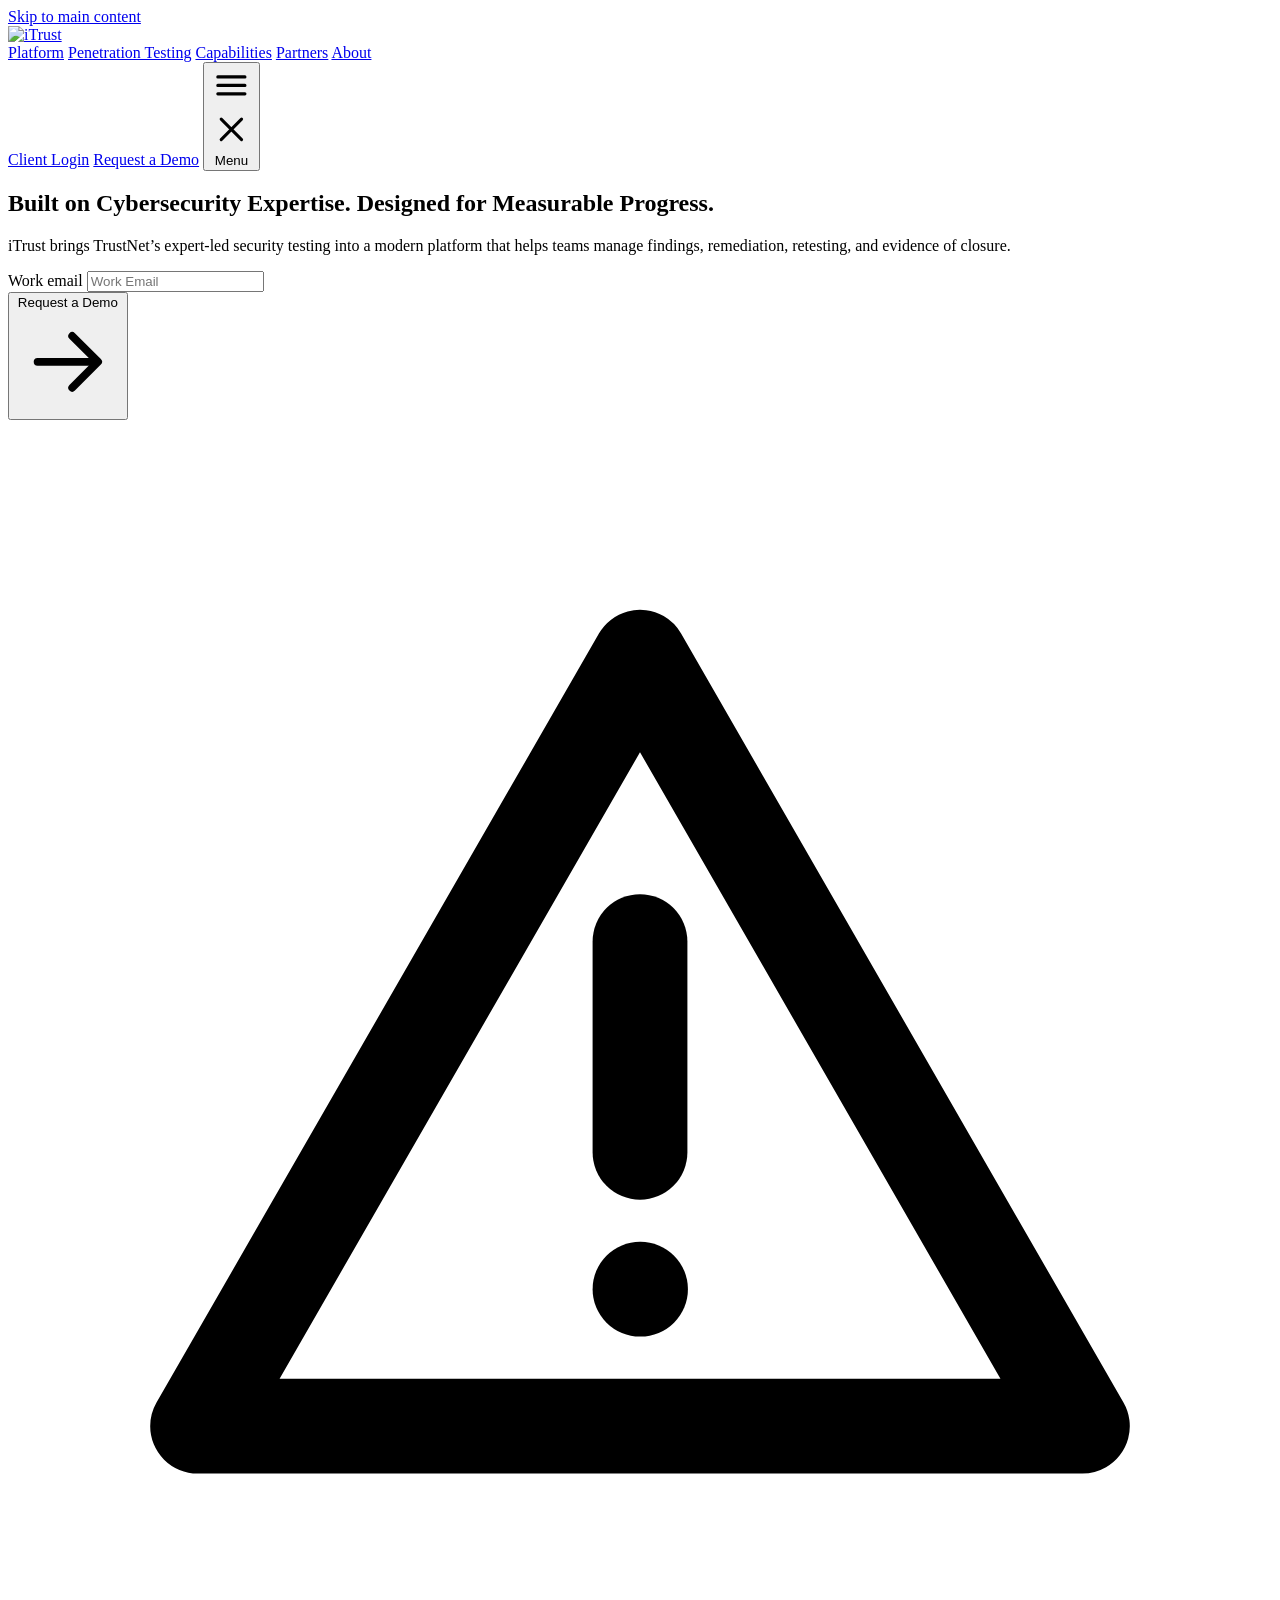
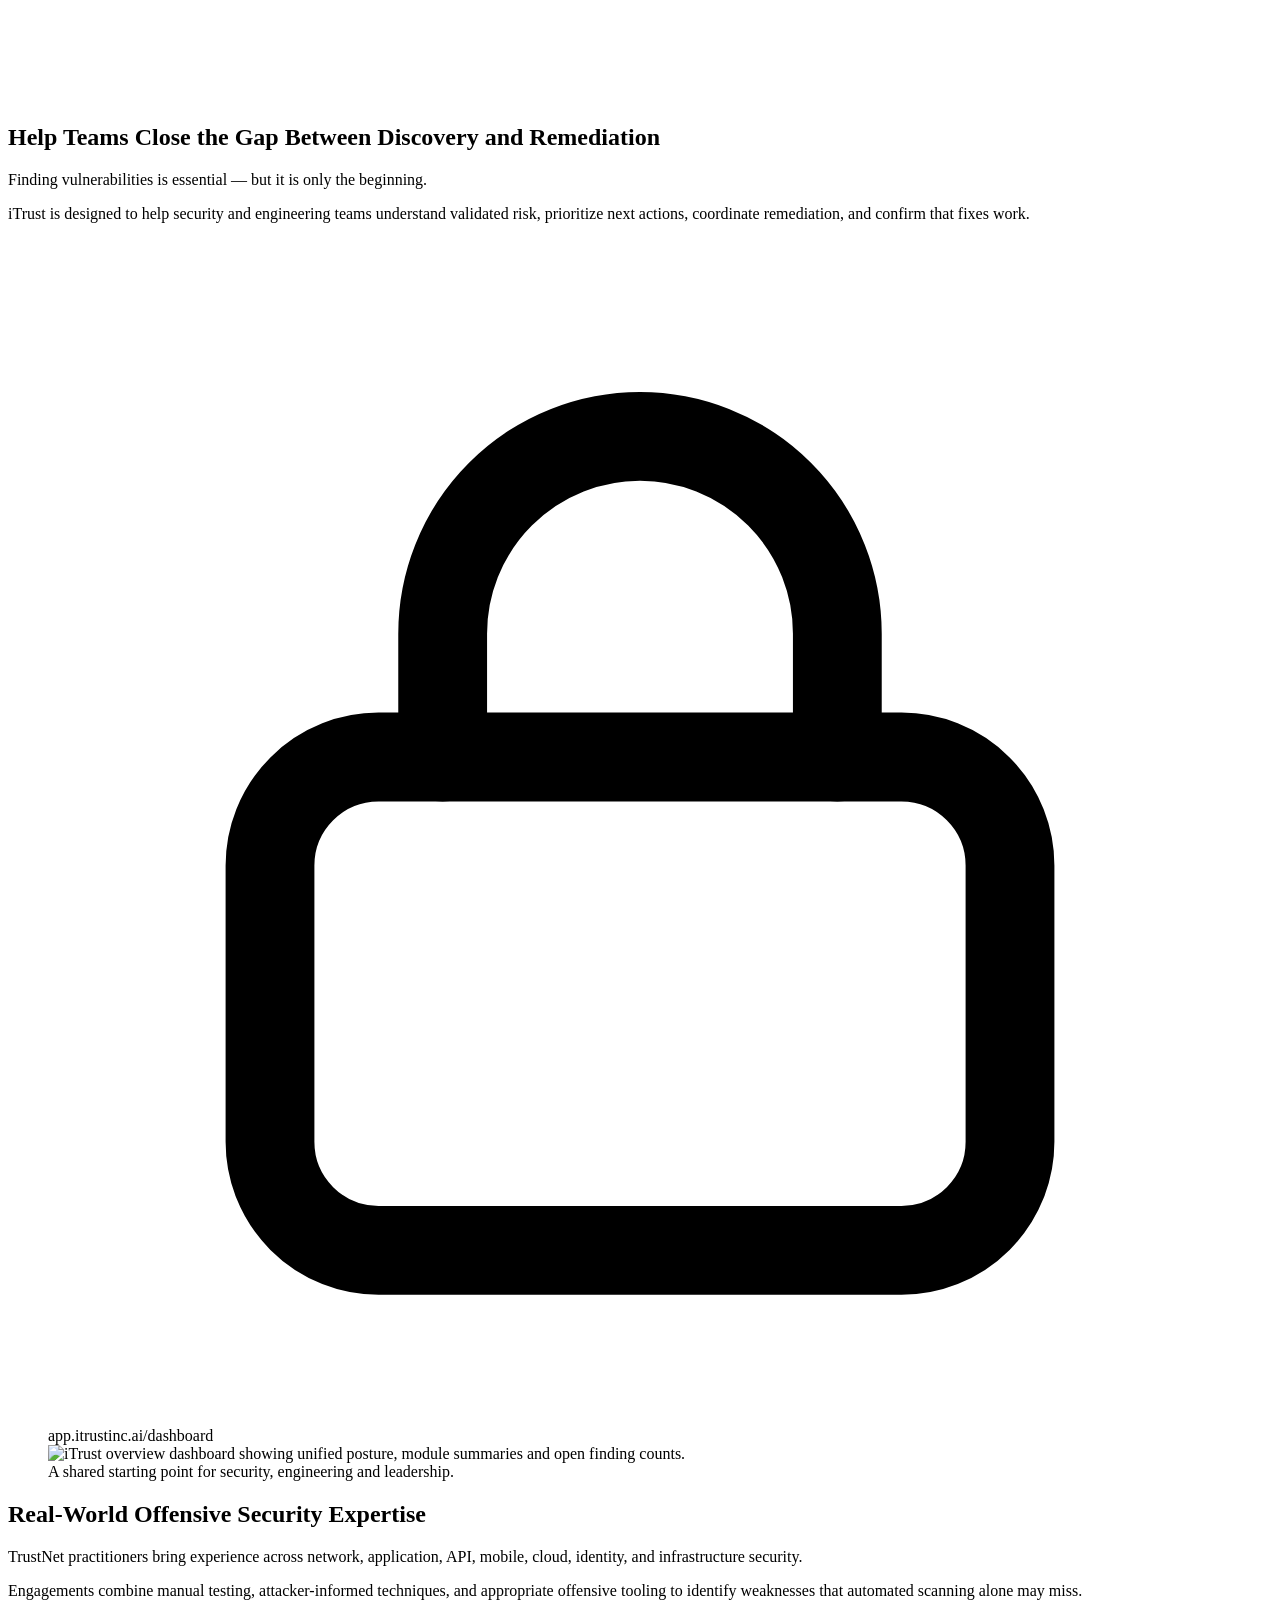
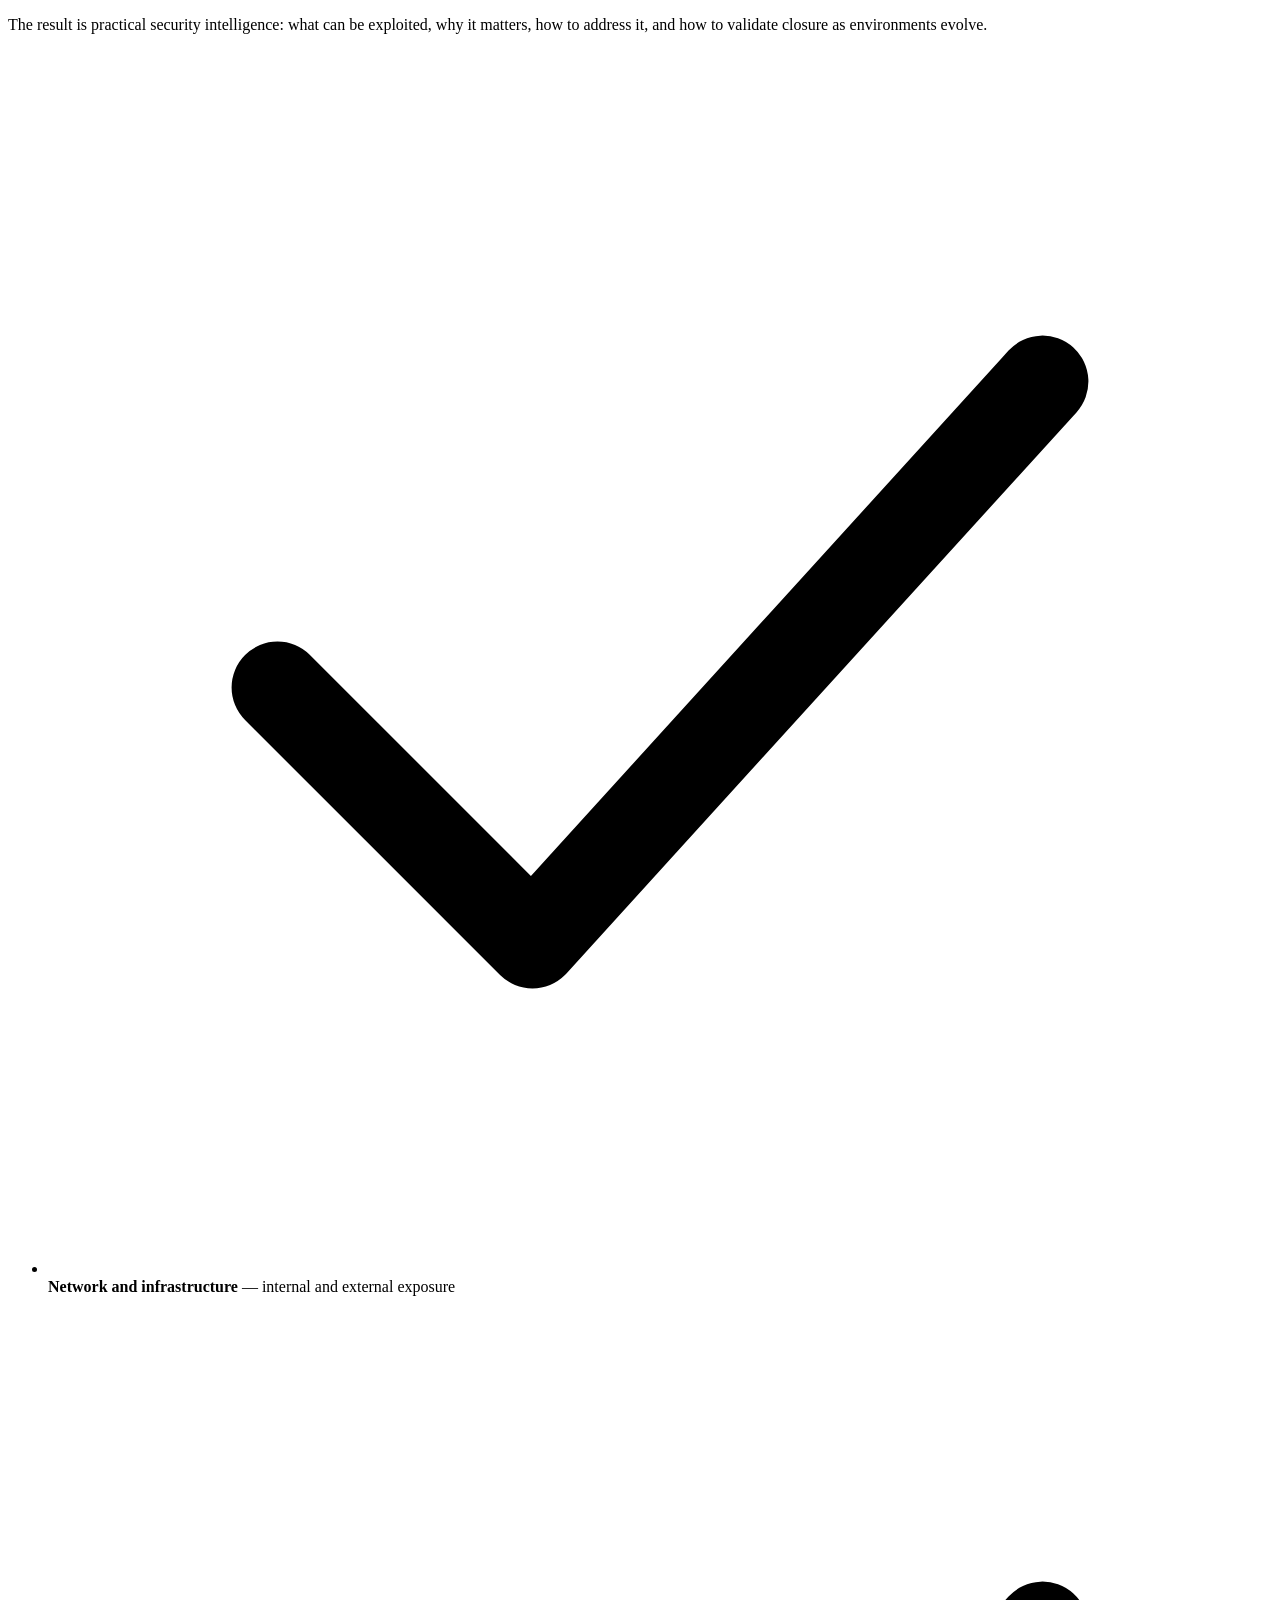
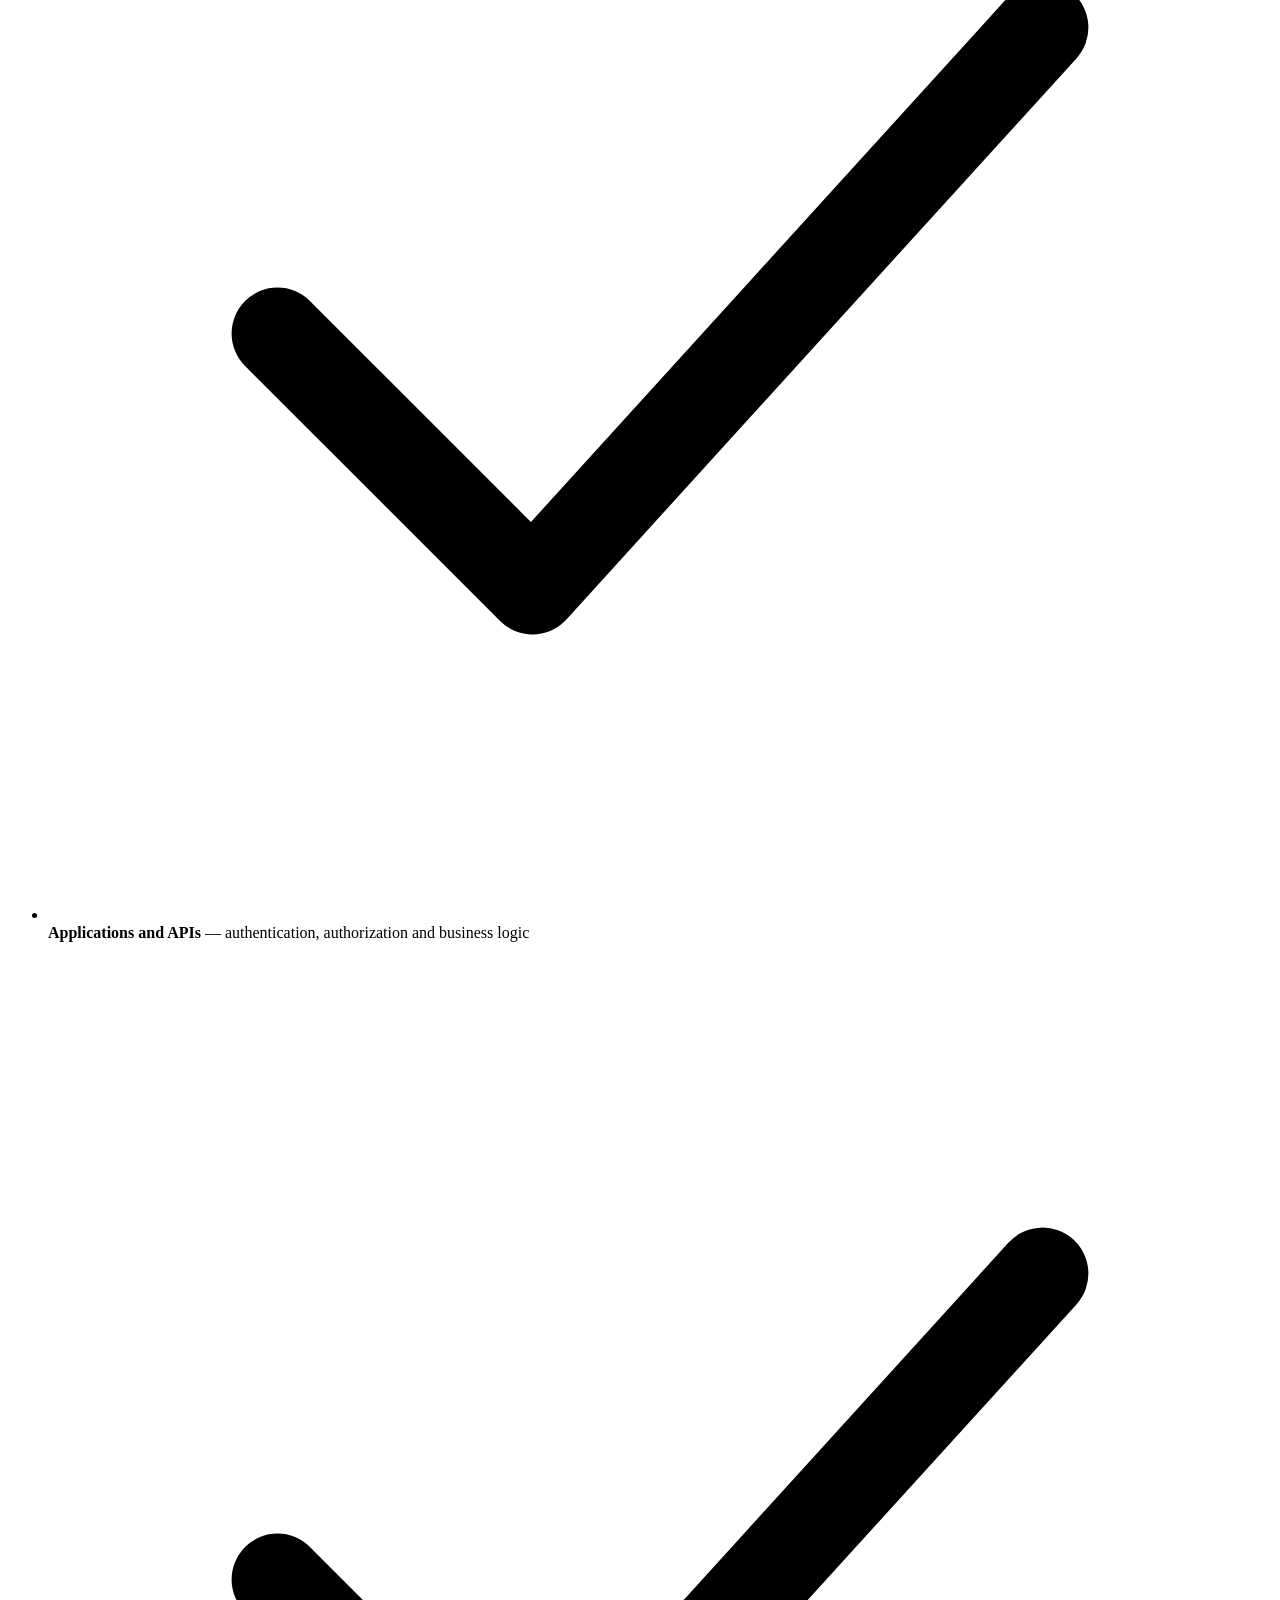
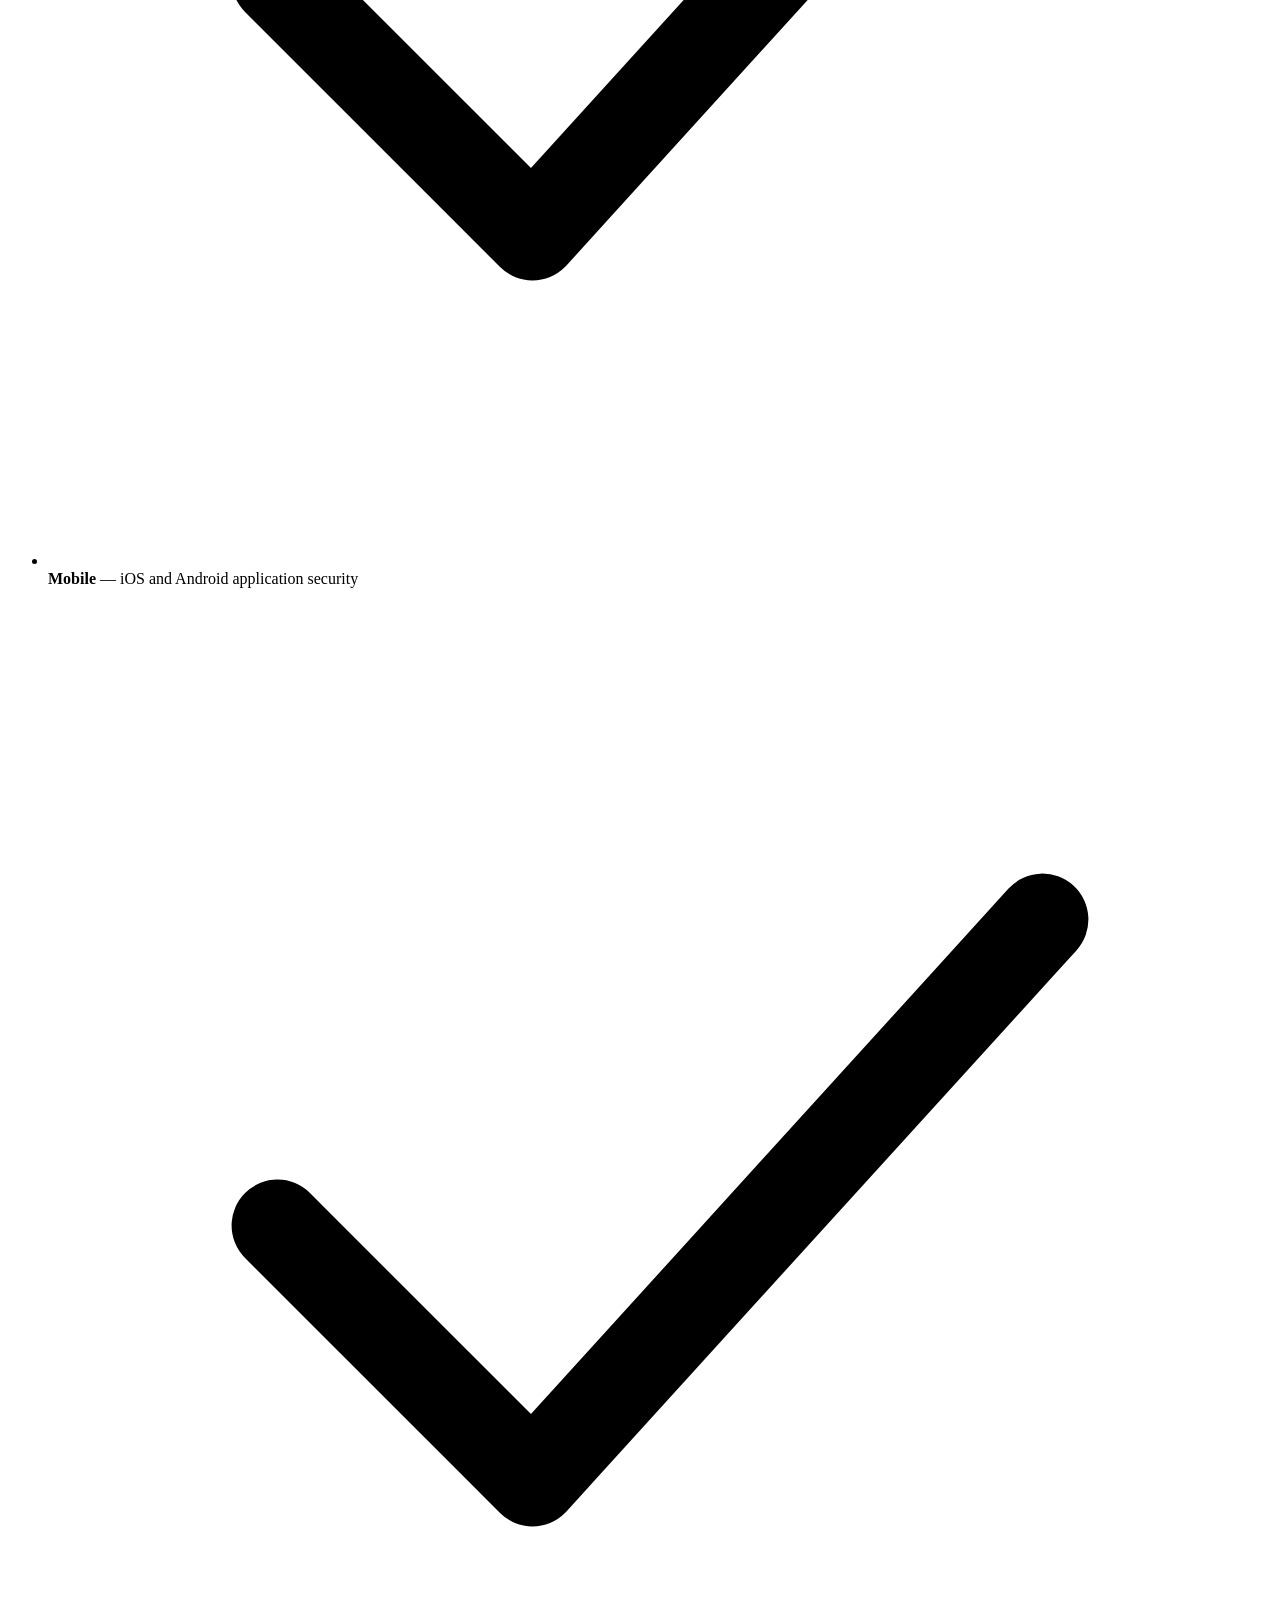
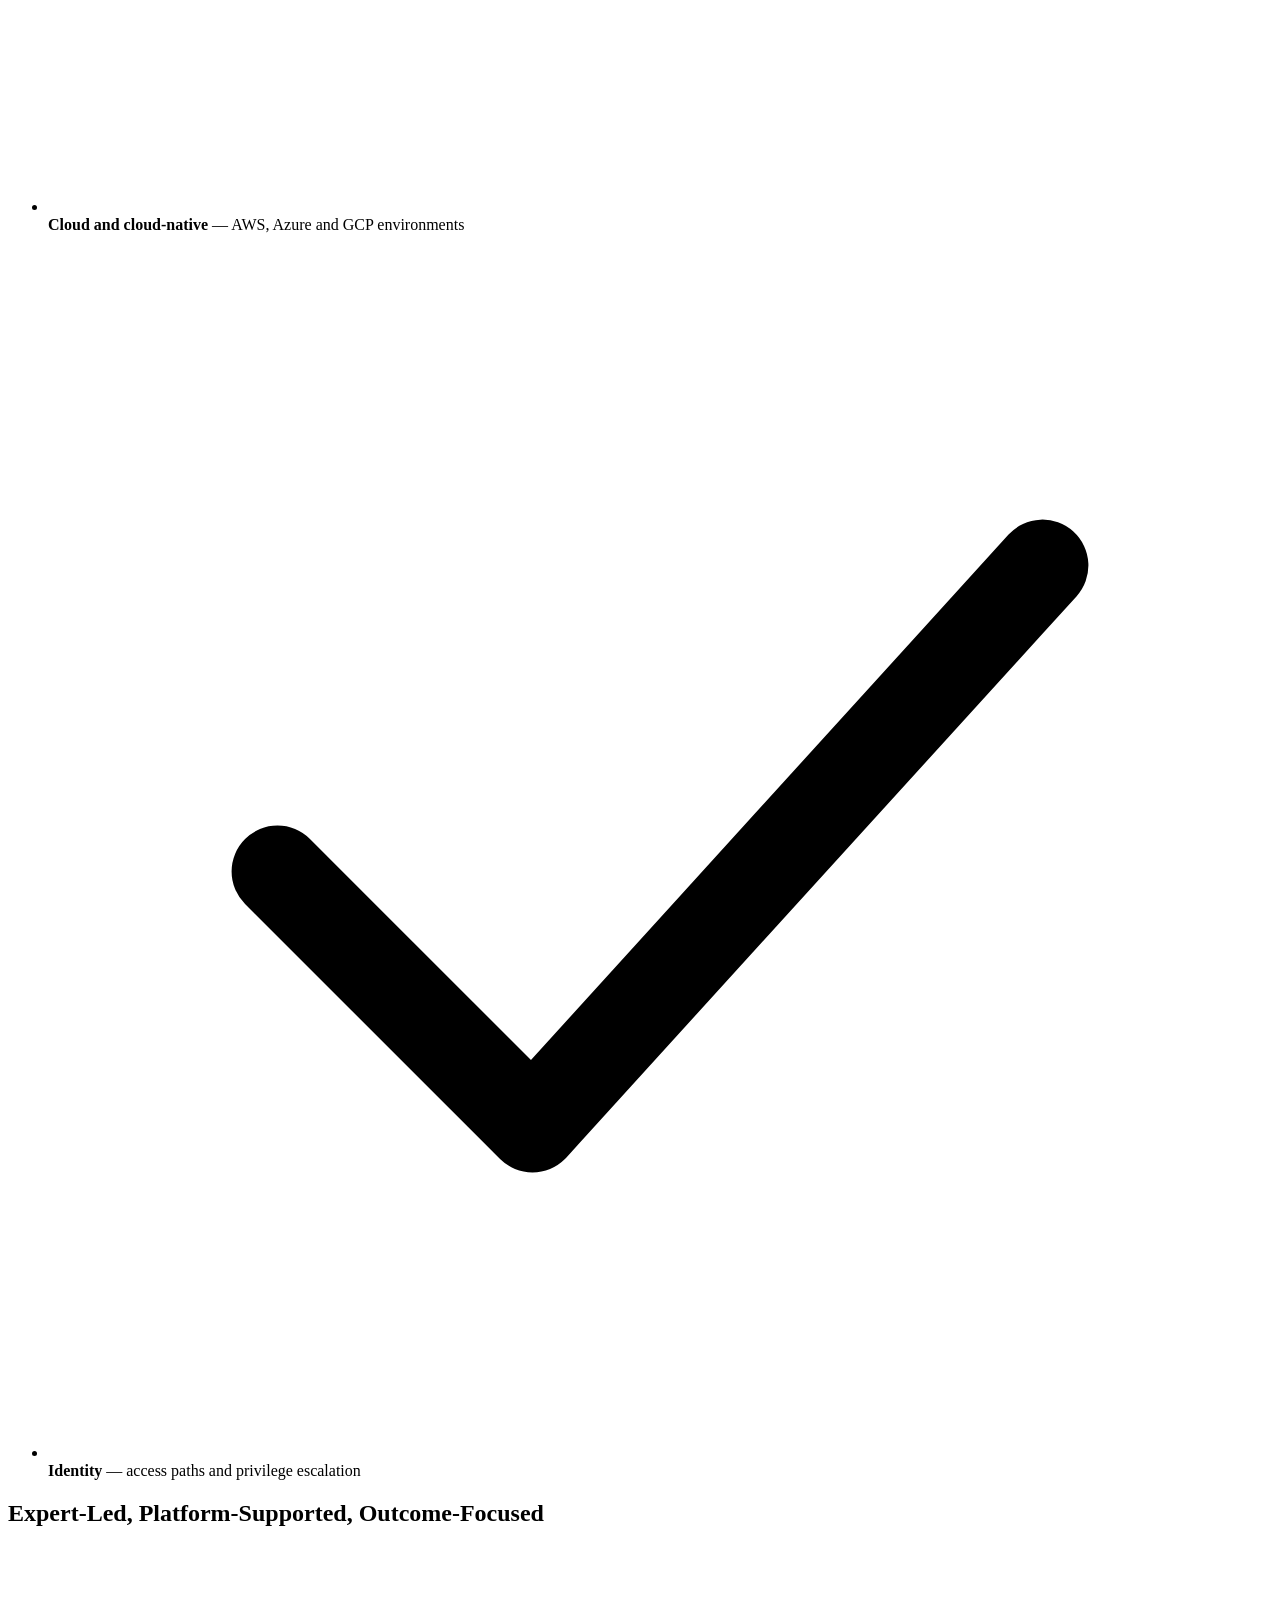
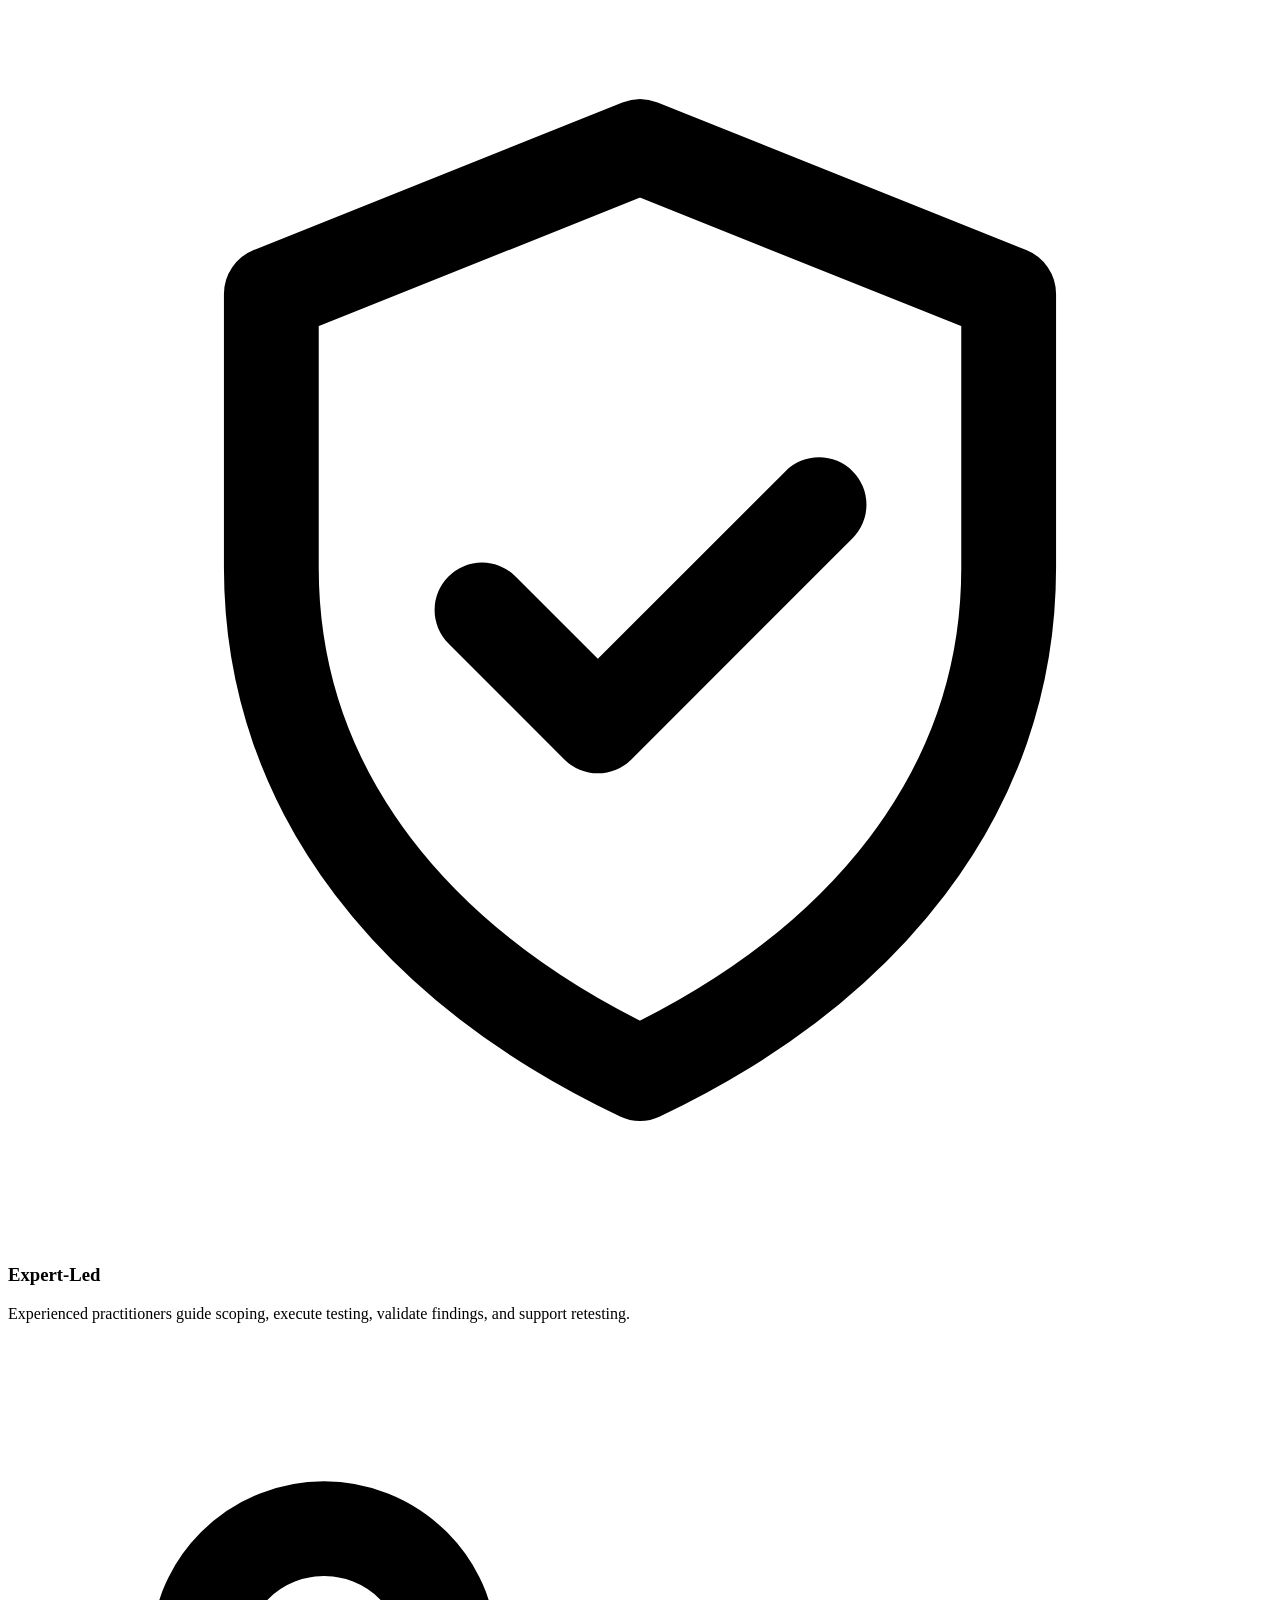
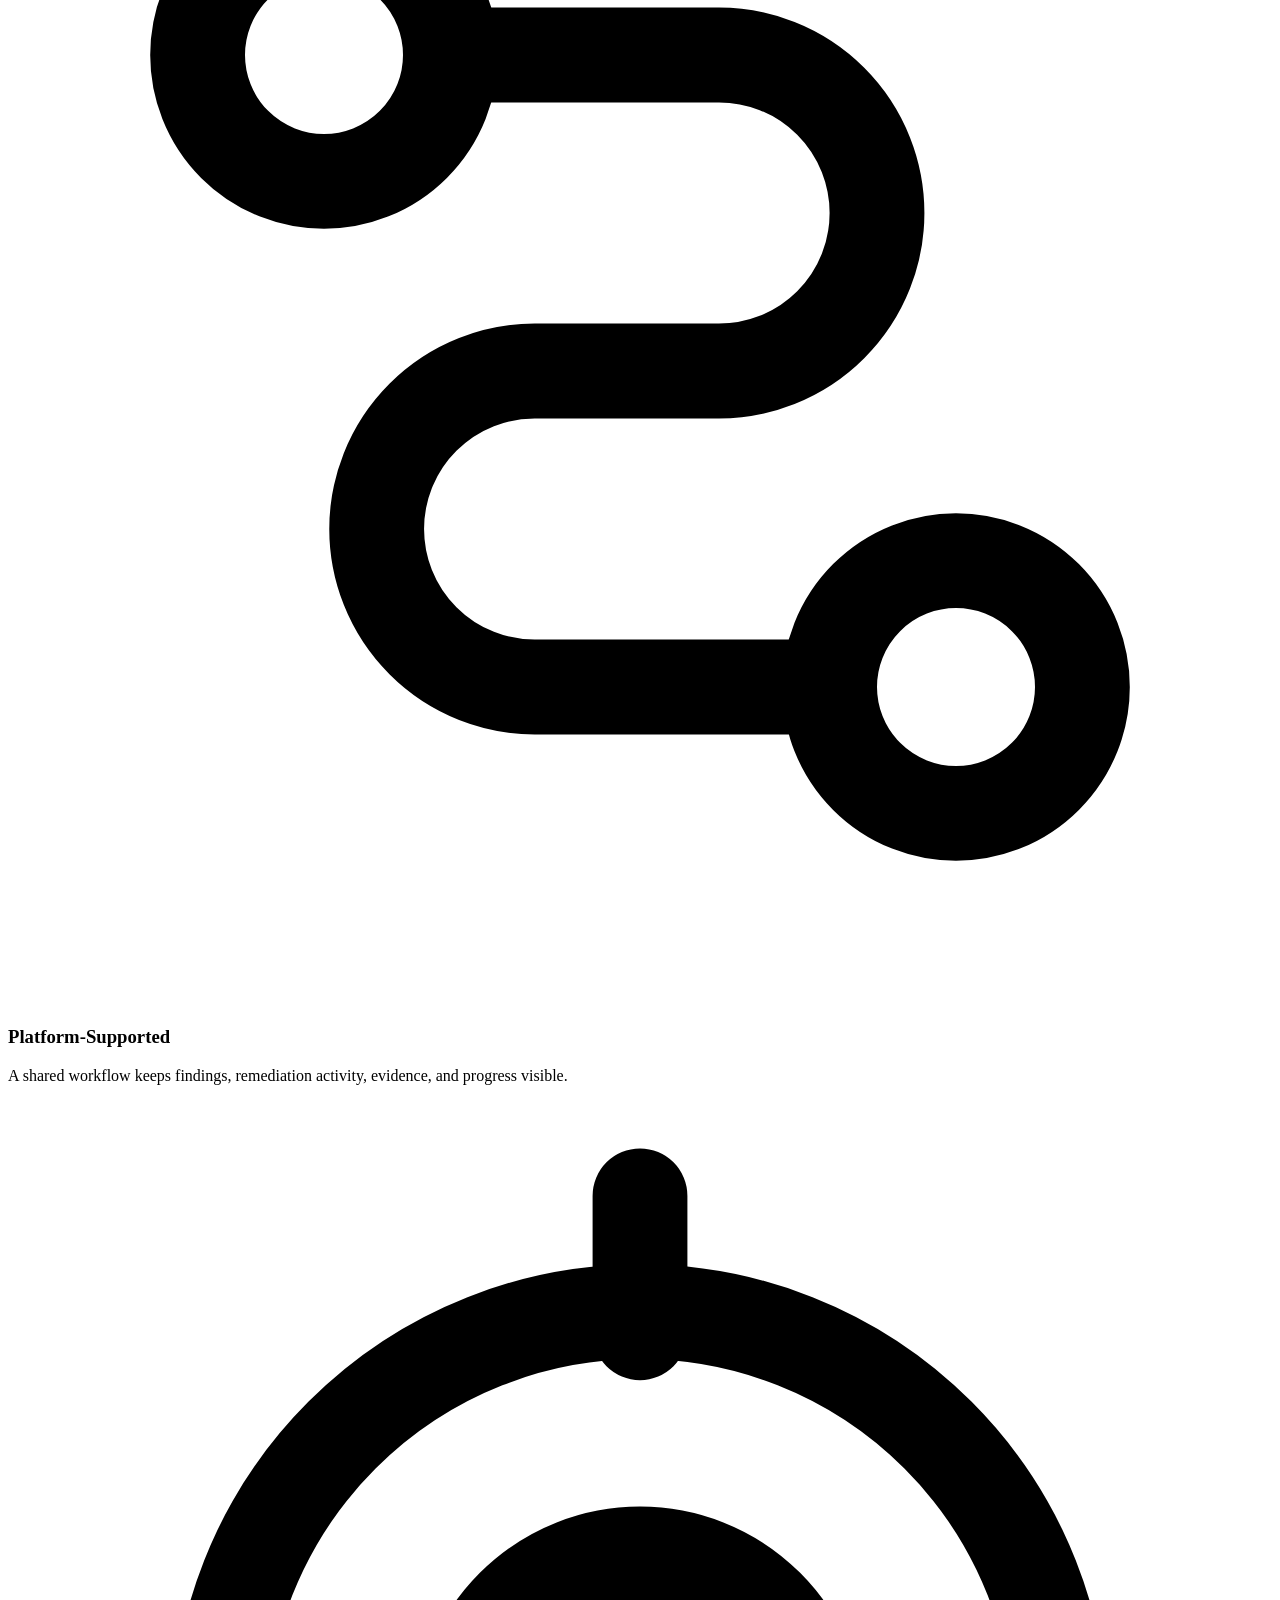
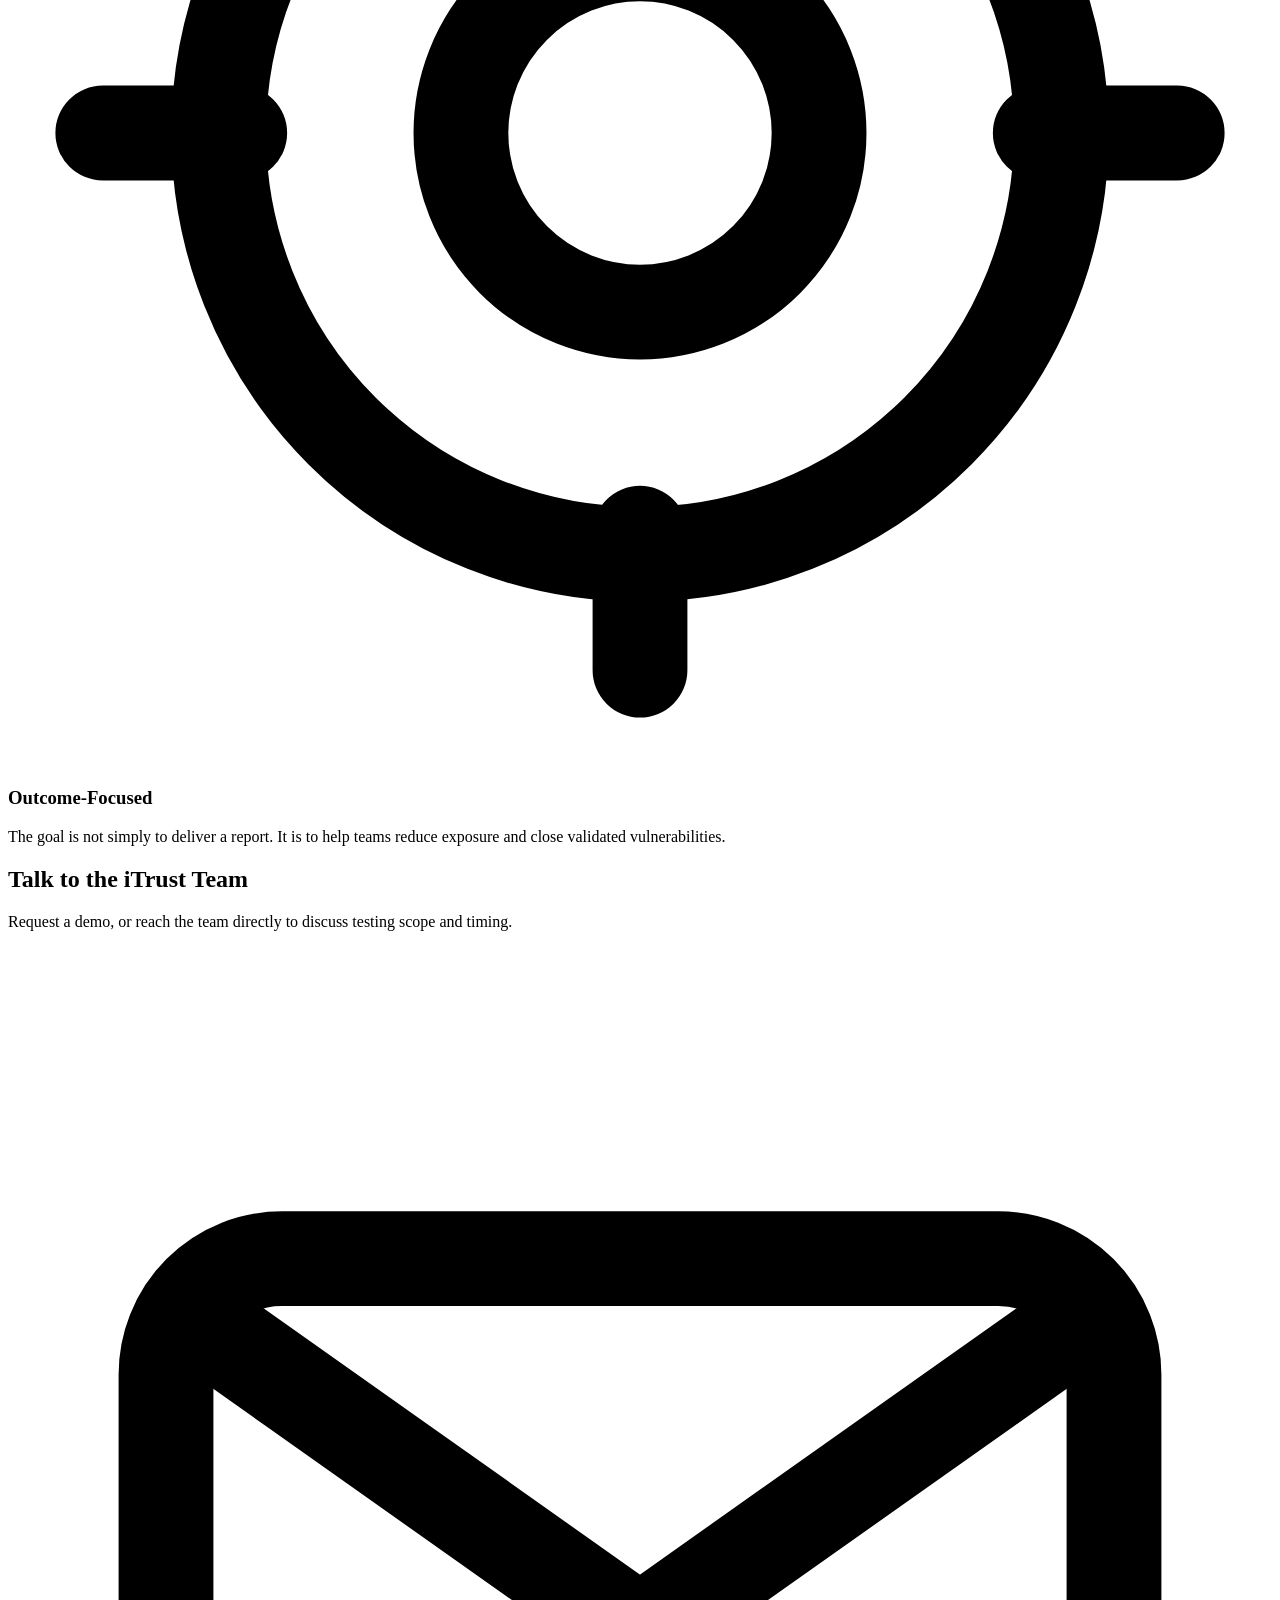
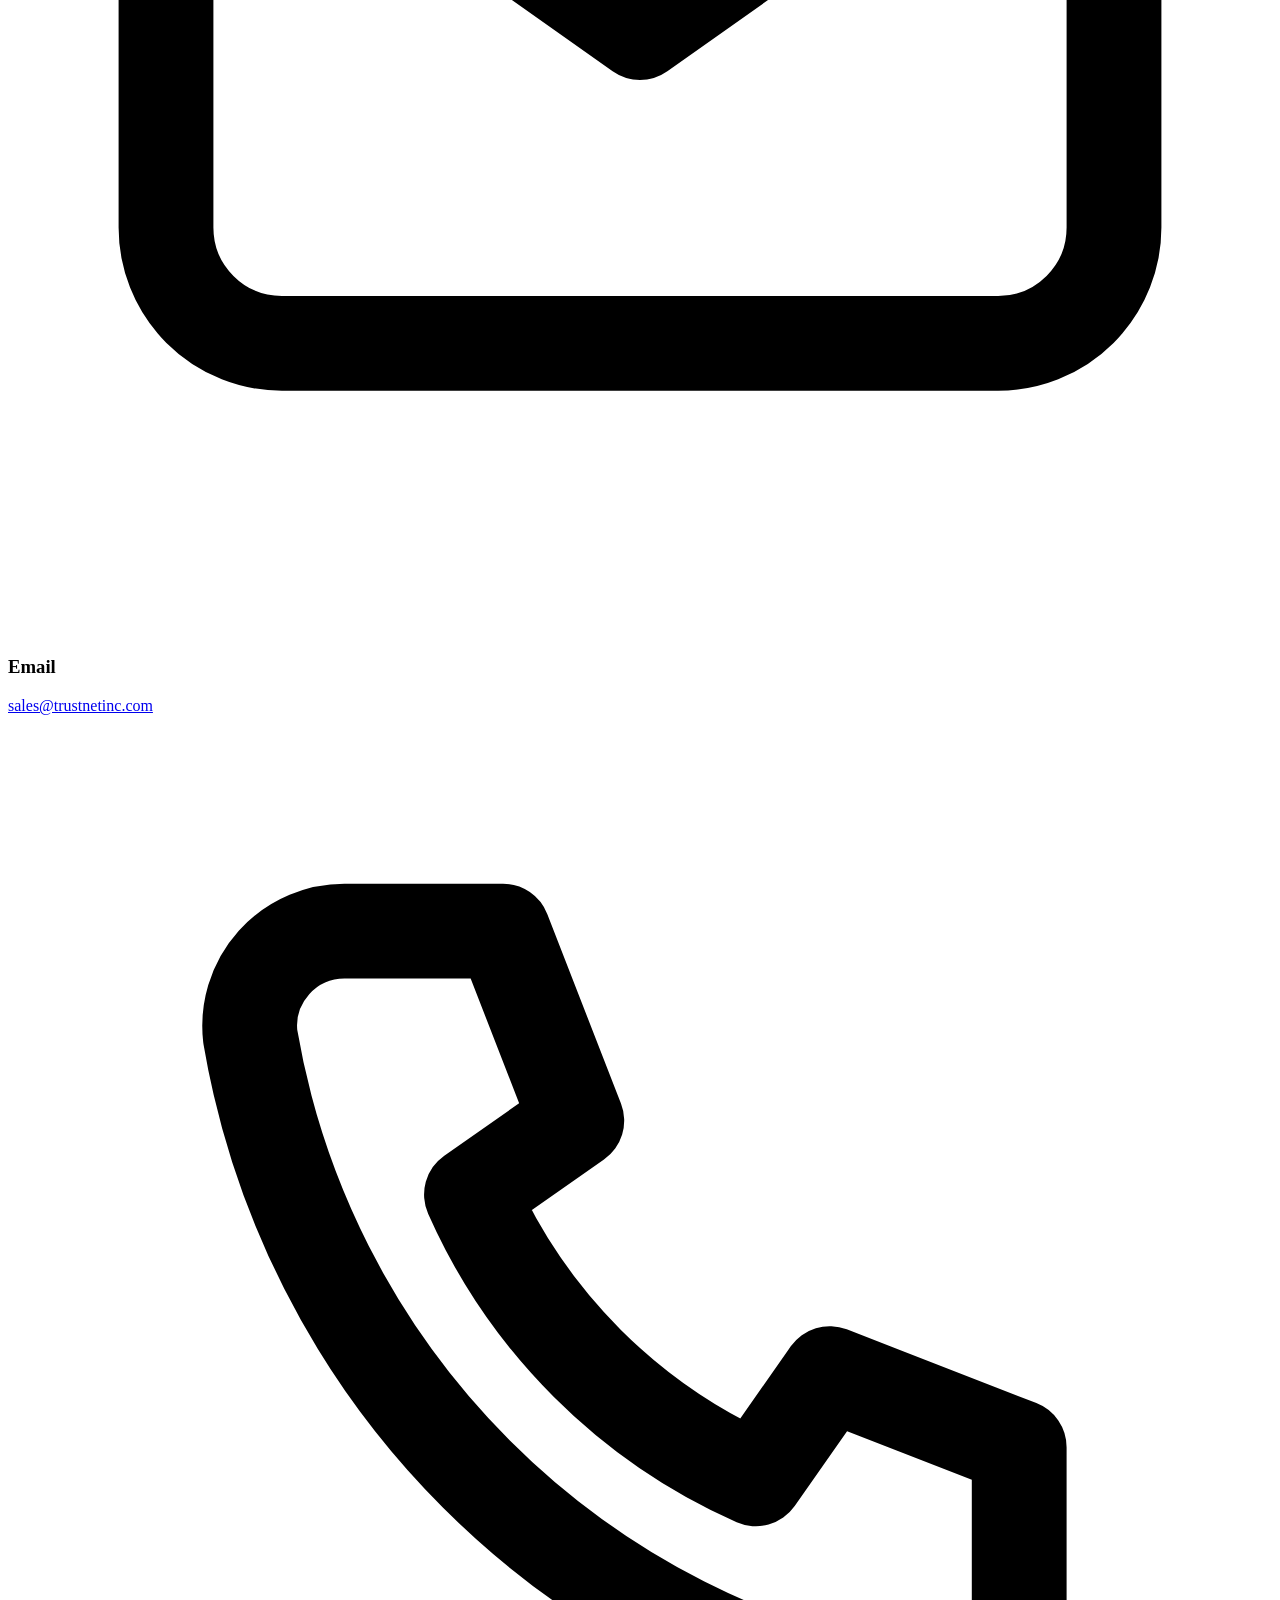
==== commit e41f3bfc: "Interior page heroes: centred layout with the email-capture CTA Matches the Home hero composition ac" ====
--- a/about/index.html
+++ b/about/index.html
@@ -62,11 +62,24 @@
 <main id="main">
 <section class="page-hero on-ink" aria-labelledby="page-hero-title">
 <span class="page-hero__glow" aria-hidden="true"></span>
+<span class="page-hero__grid-lines" aria-hidden="true"></span>
 <div class="container">
 <div class="page-hero__inner">
 <h1 id="page-hero-title">Built on Cybersecurity Expertise. Designed for Measurable Progress.</h1>
 <p class="page-hero__sub">iTrust brings TrustNet’s expert-led security testing into a modern platform that helps teams manage findings, remediation, retesting, and evidence of closure.</p>
-<div class="btn-row"><a class="btn btn--primary btn--lg" href="/itrust-preview/request-a-demo/" data-track="cta_request_demo_click" data-track-label="About hero"><span>Request a Demo</span><span class="btn__icon btn__icon--arrow"><svg viewBox="0 0 24 24" fill="none" stroke="currentColor" stroke-width="1.8" stroke-linecap="round" stroke-linejoin="round" aria-hidden="true" focusable="false"><path d="M5 12h13"/><path d="M13 6l6 6-6 6"/></svg></span></a></div>
+<form class="email-capture" data-email-capture data-target="/itrust-preview/request-a-demo/" novalidate>
+<div class="email-capture__row">
+<div class="email-capture__field">
+<label class="visually-hidden" for="hero-email">Work email</label>
+<input class="email-capture__input" id="hero-email" name="email" type="email" inputmode="email" autocomplete="email" placeholder="Work Email" required aria-describedby="hero-email-error" aria-invalid="false" data-msg-required="Enter your work email address." data-msg-type="Enter a valid email address, for example name@company.com.">
+</div>
+<button class="btn btn--primary email-capture__btn" type="submit" data-track="cta_request_demo_click" data-track-label="About hero email capture">
+<span>Request a Demo</span>
+<span class="btn__icon btn__icon--arrow"><svg viewBox="0 0 24 24" fill="none" stroke="currentColor" stroke-width="1.8" stroke-linecap="round" stroke-linejoin="round" aria-hidden="true" focusable="false"><path d="M5 12h13"/><path d="M13 6l6 6-6 6"/></svg></span>
+</button>
+</div>
+<p class="email-capture__error" id="hero-email-error" role="alert"><svg viewBox="0 0 24 24" fill="none" stroke="currentColor" stroke-width="1.8" stroke-linecap="round" stroke-linejoin="round" aria-hidden="true" focusable="false"><path d="M12 4.2l8.4 14.6H3.6z"/><path d="M12 9.6v4"/><path d="M12 16.2h.01"/></svg><span></span></p>
+</form>
 </div></div></section>
 <section class="section" aria-labelledby="purpose-title">
 <div class="container">
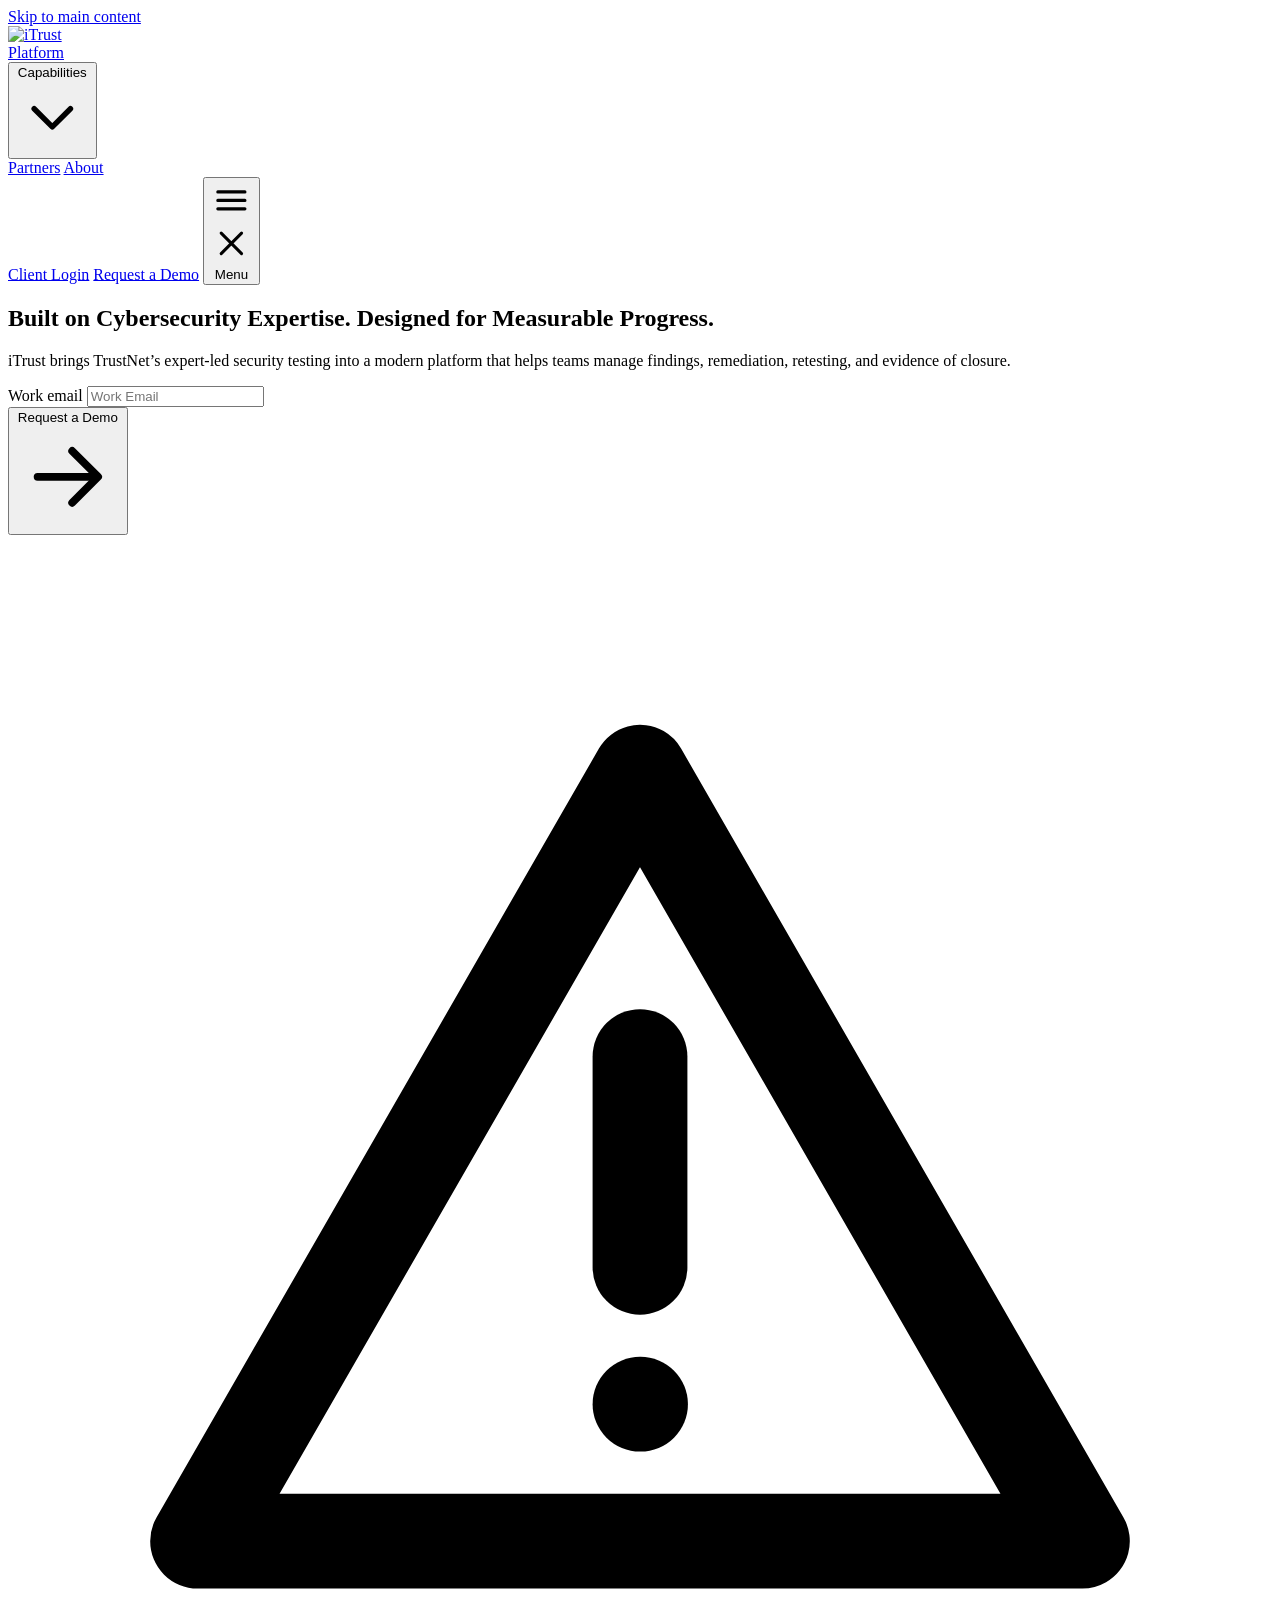
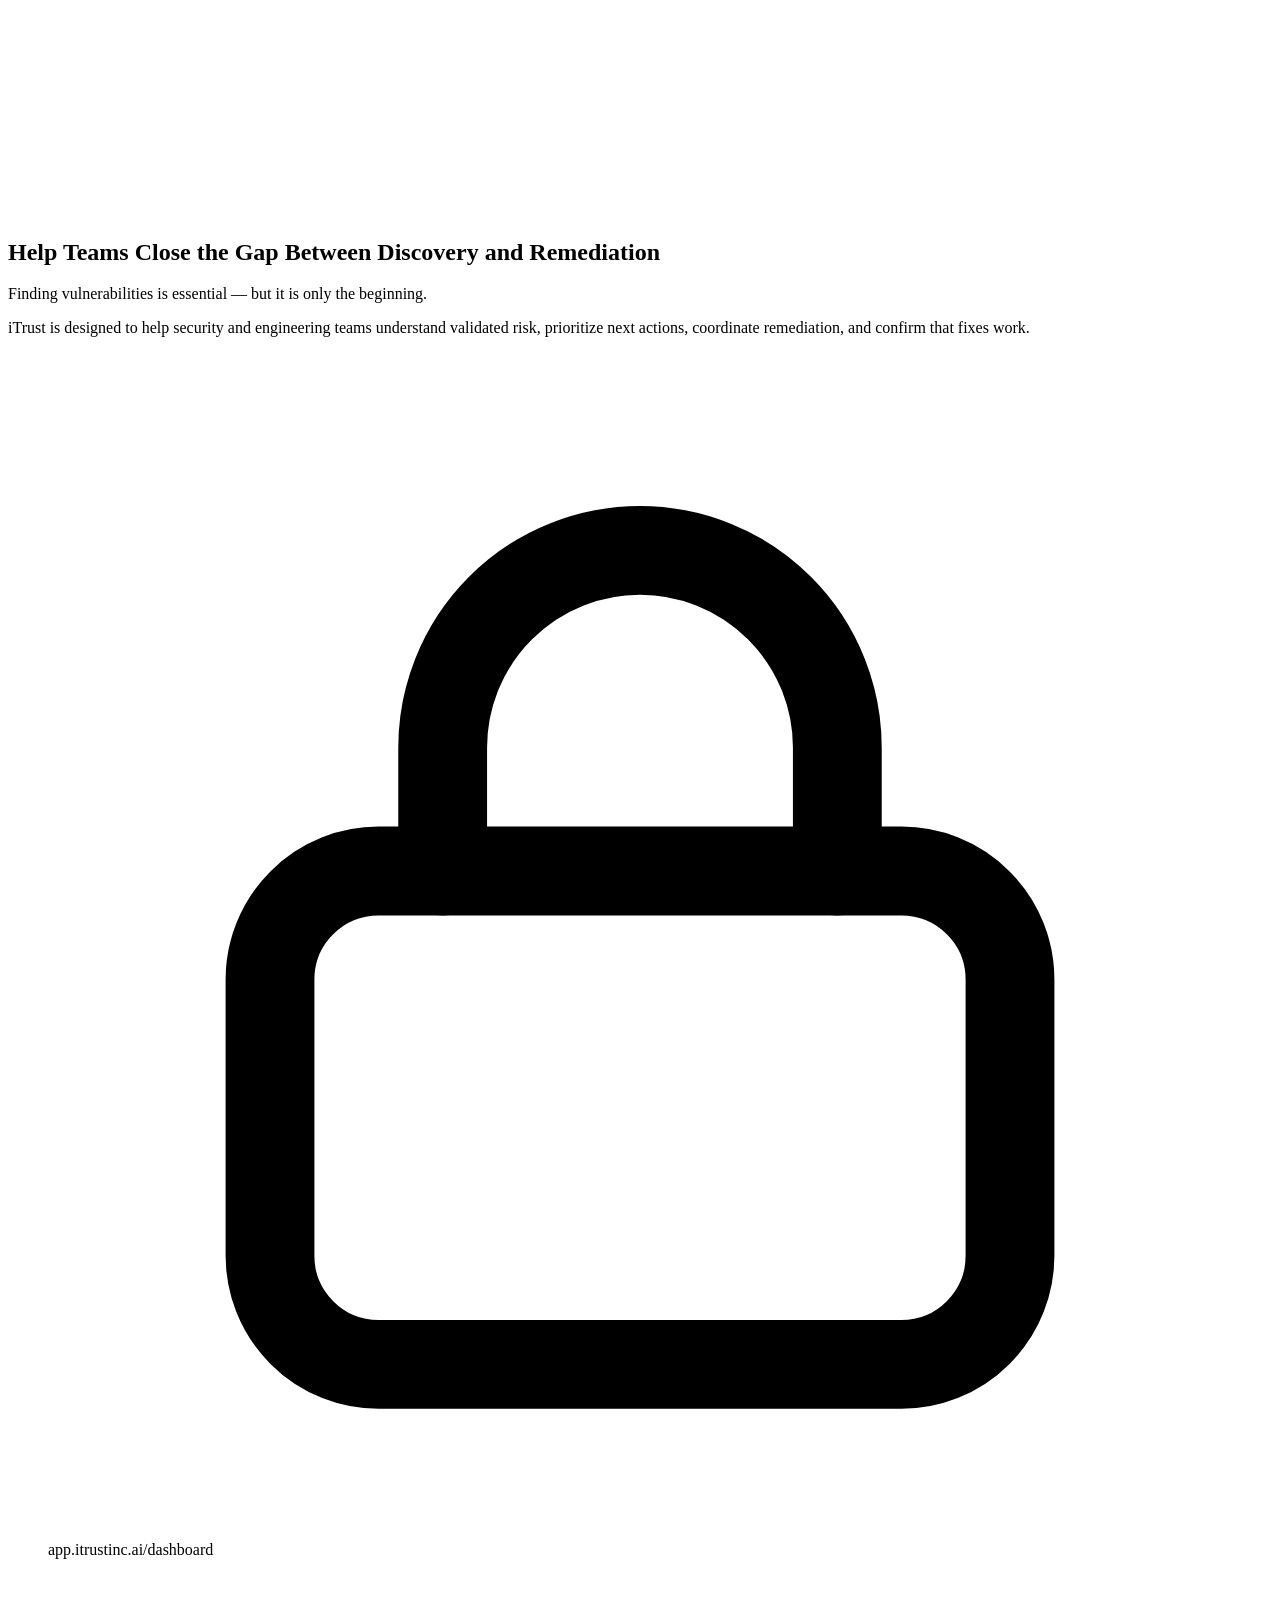
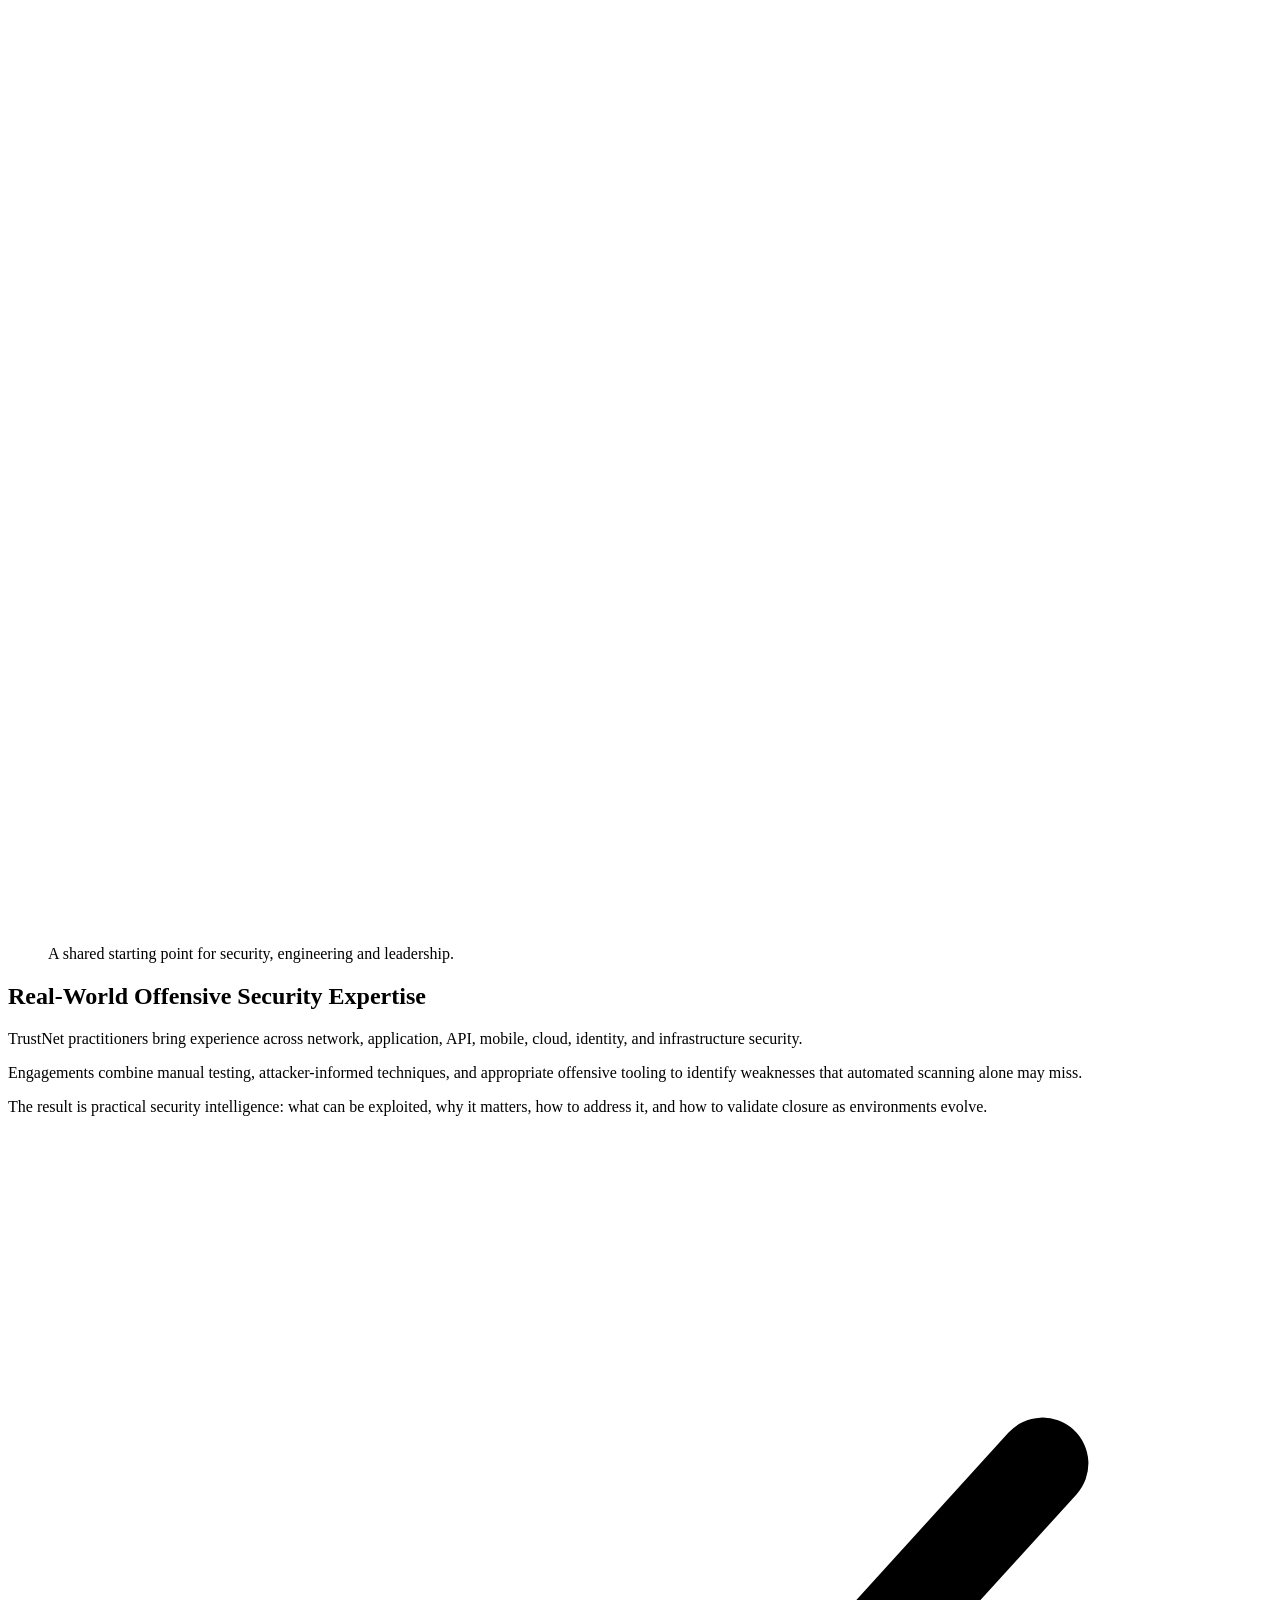
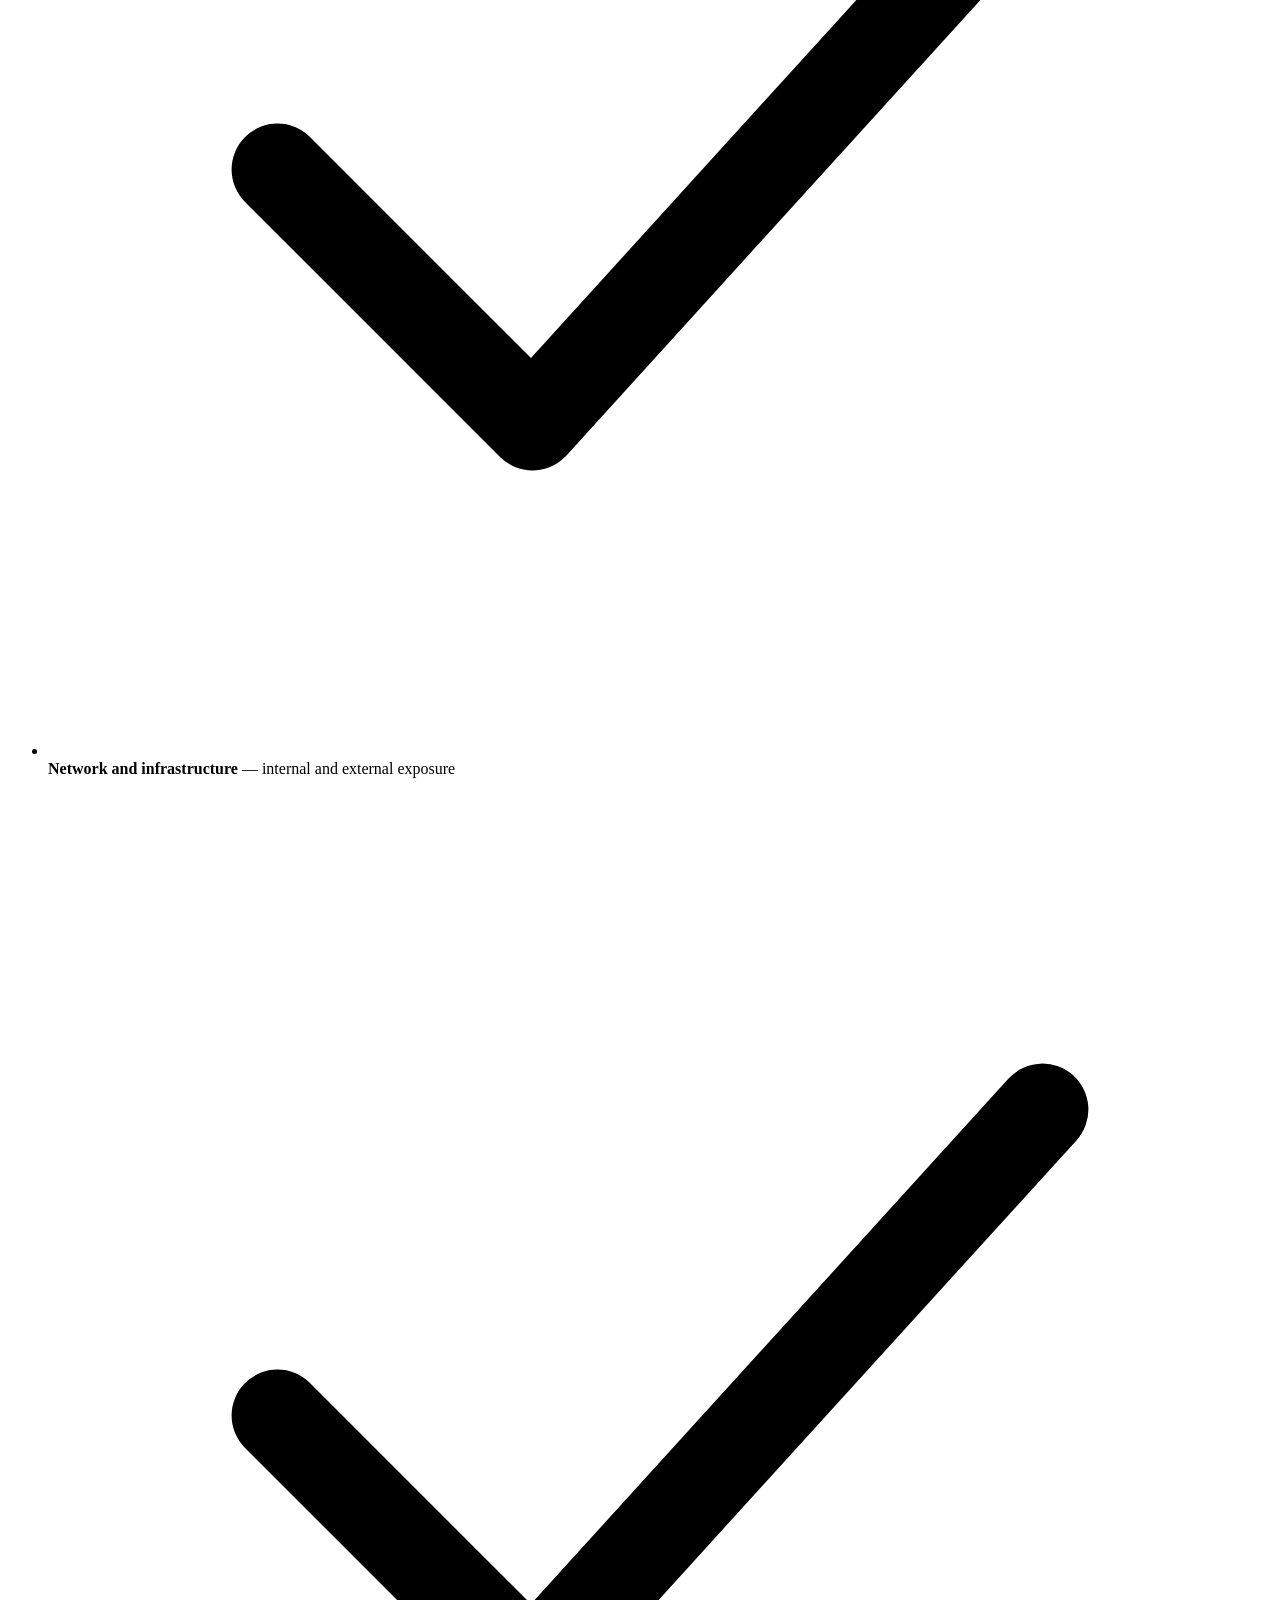
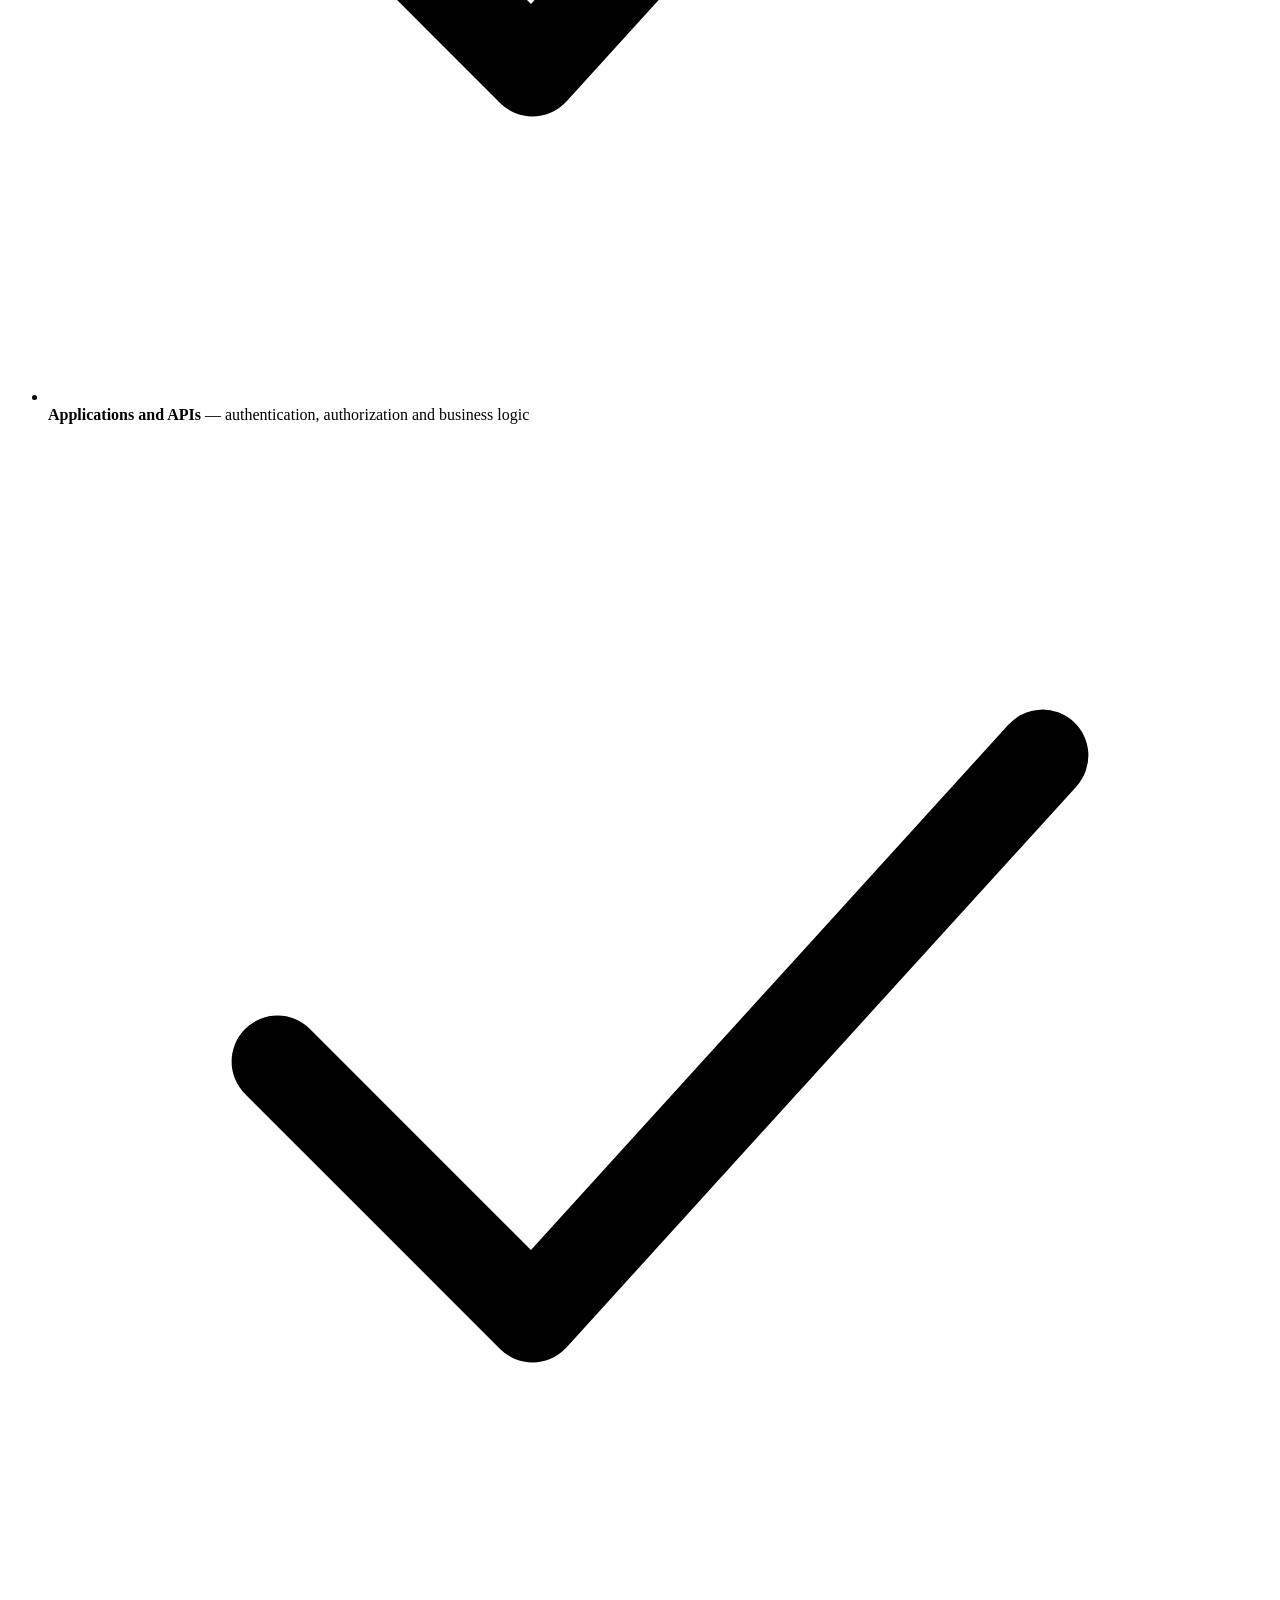
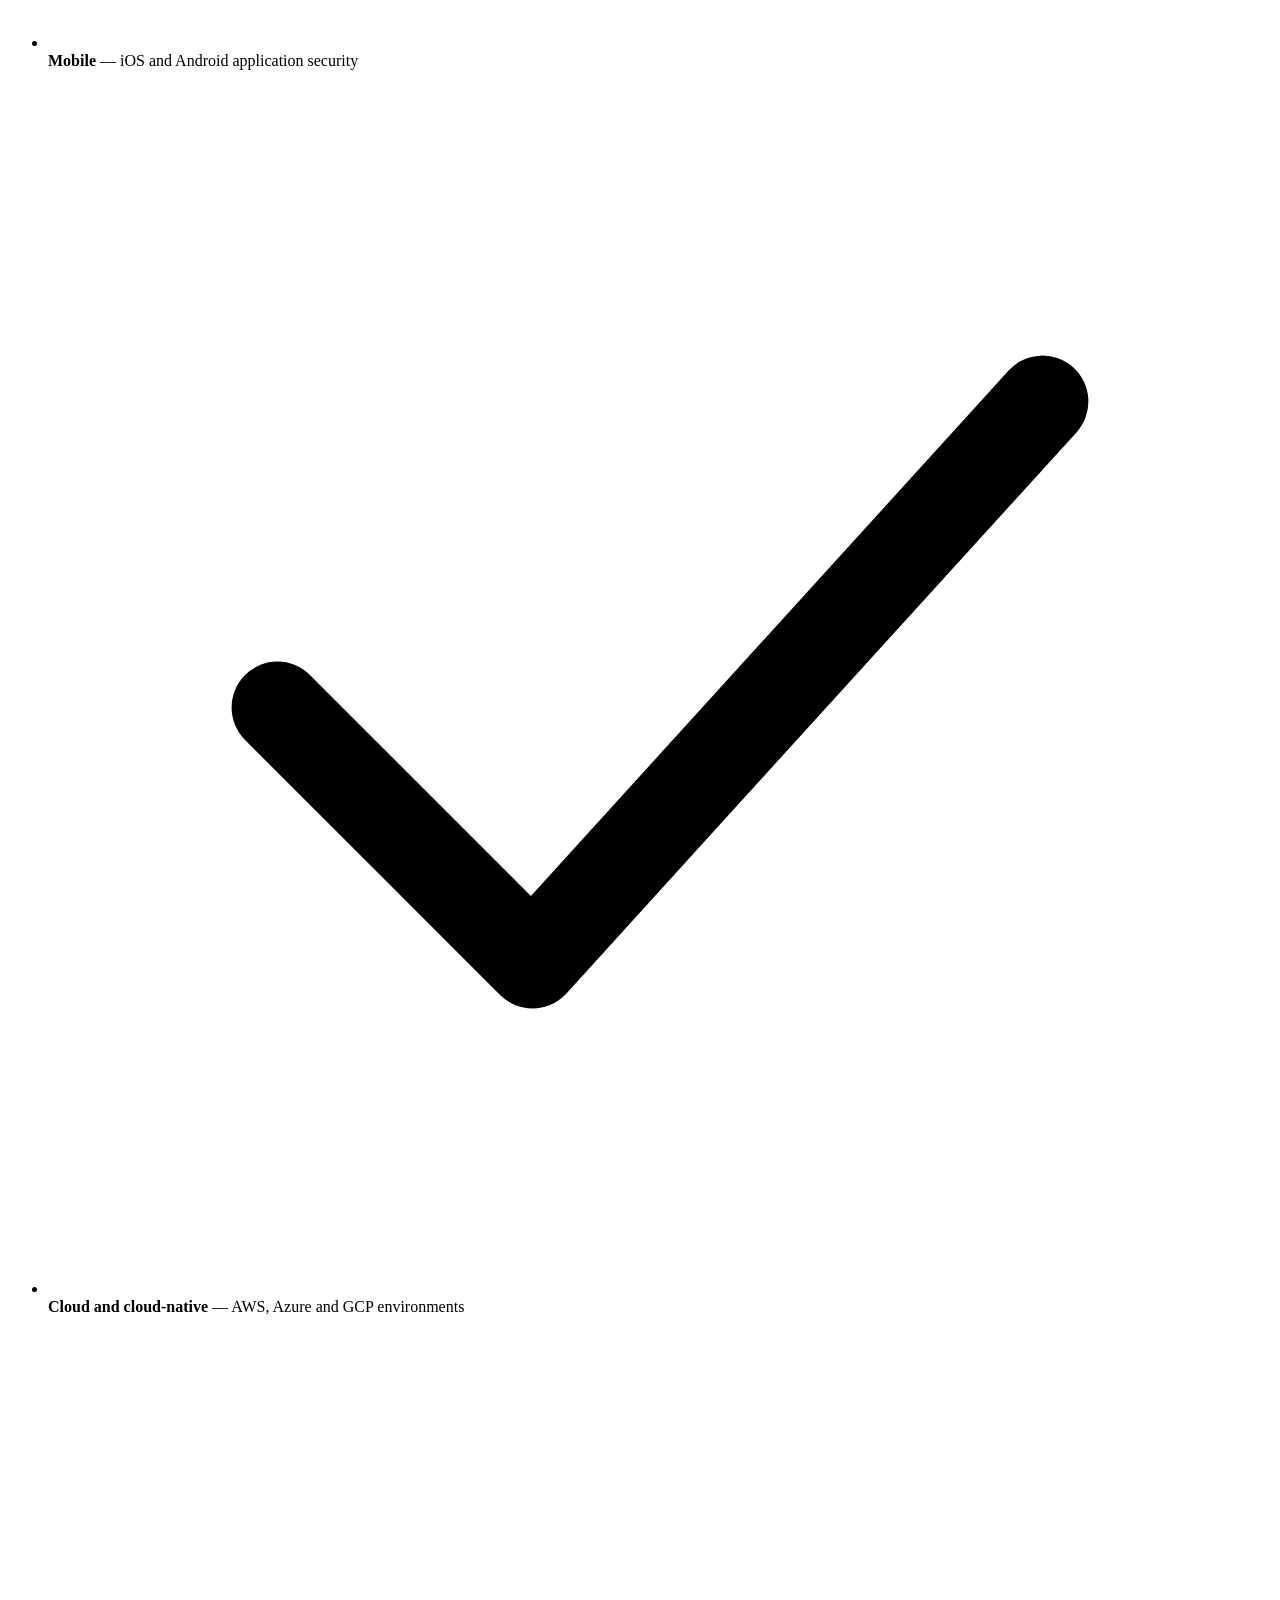
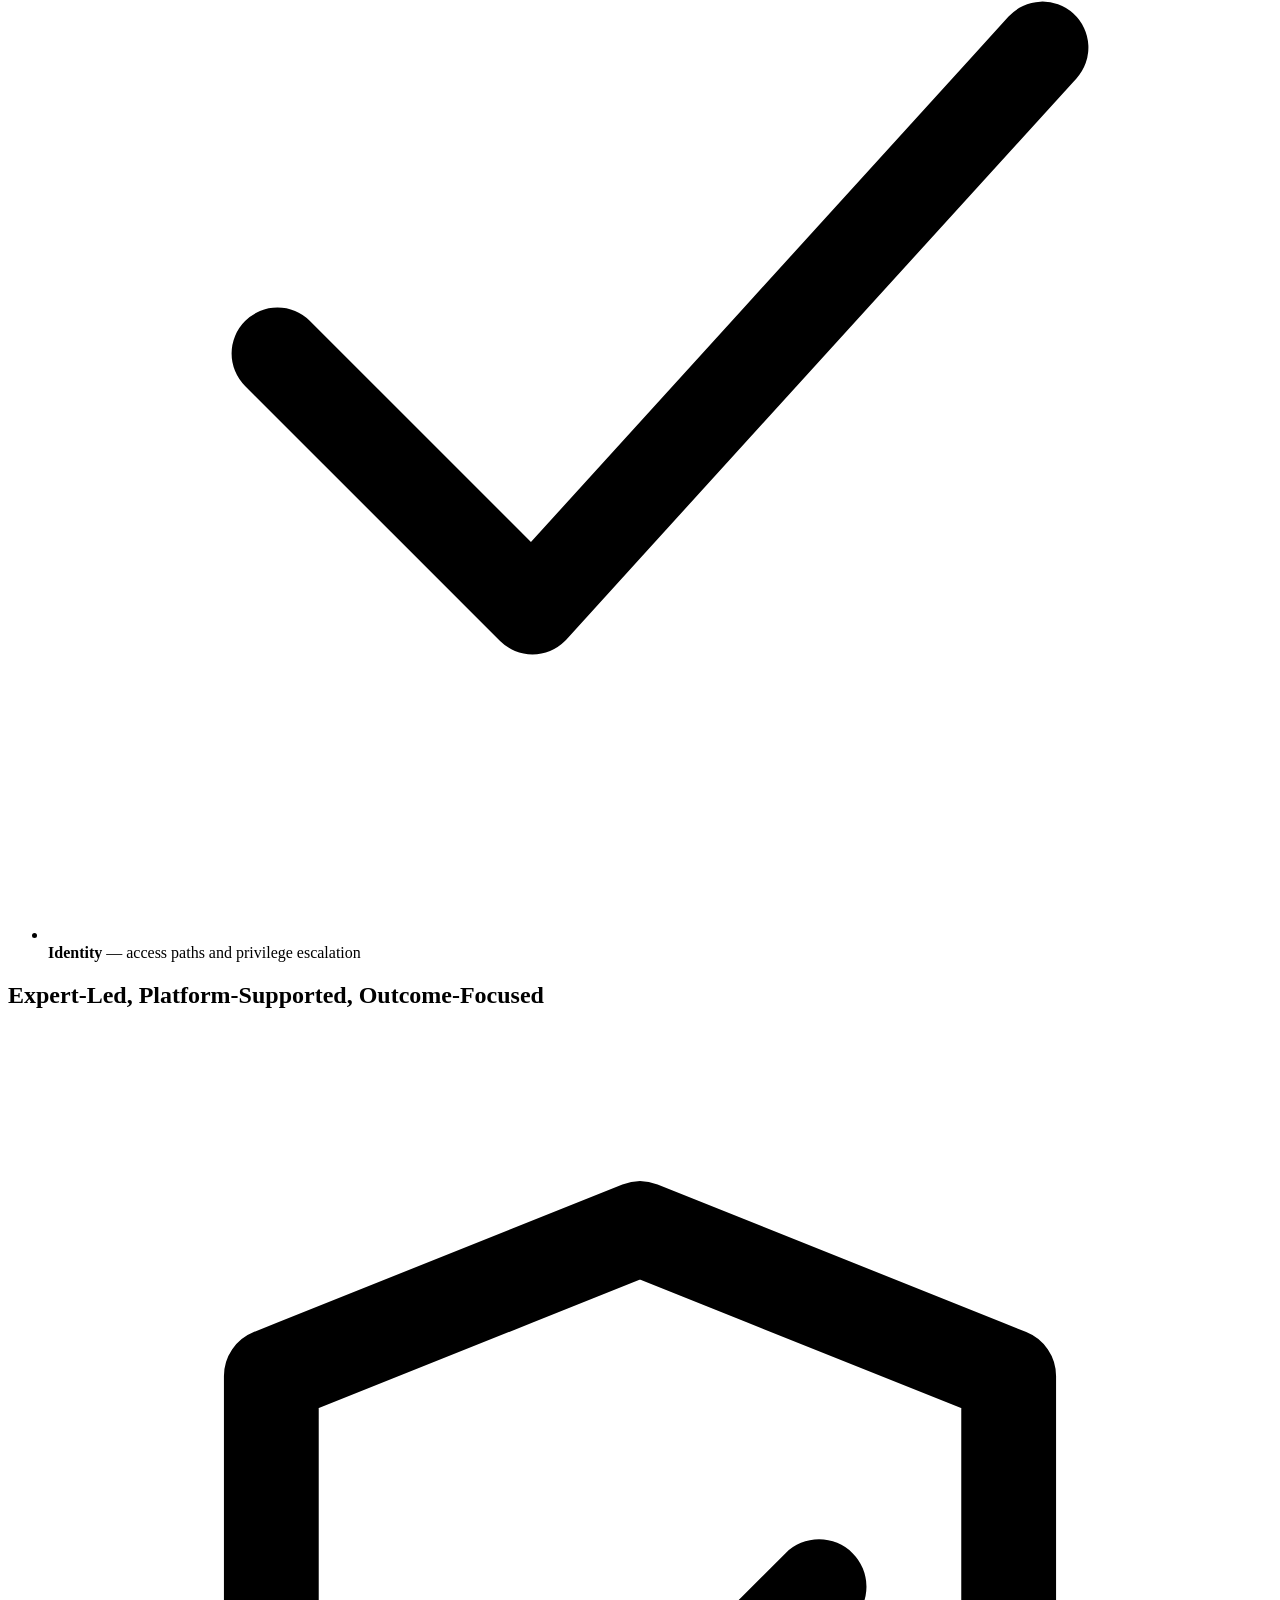
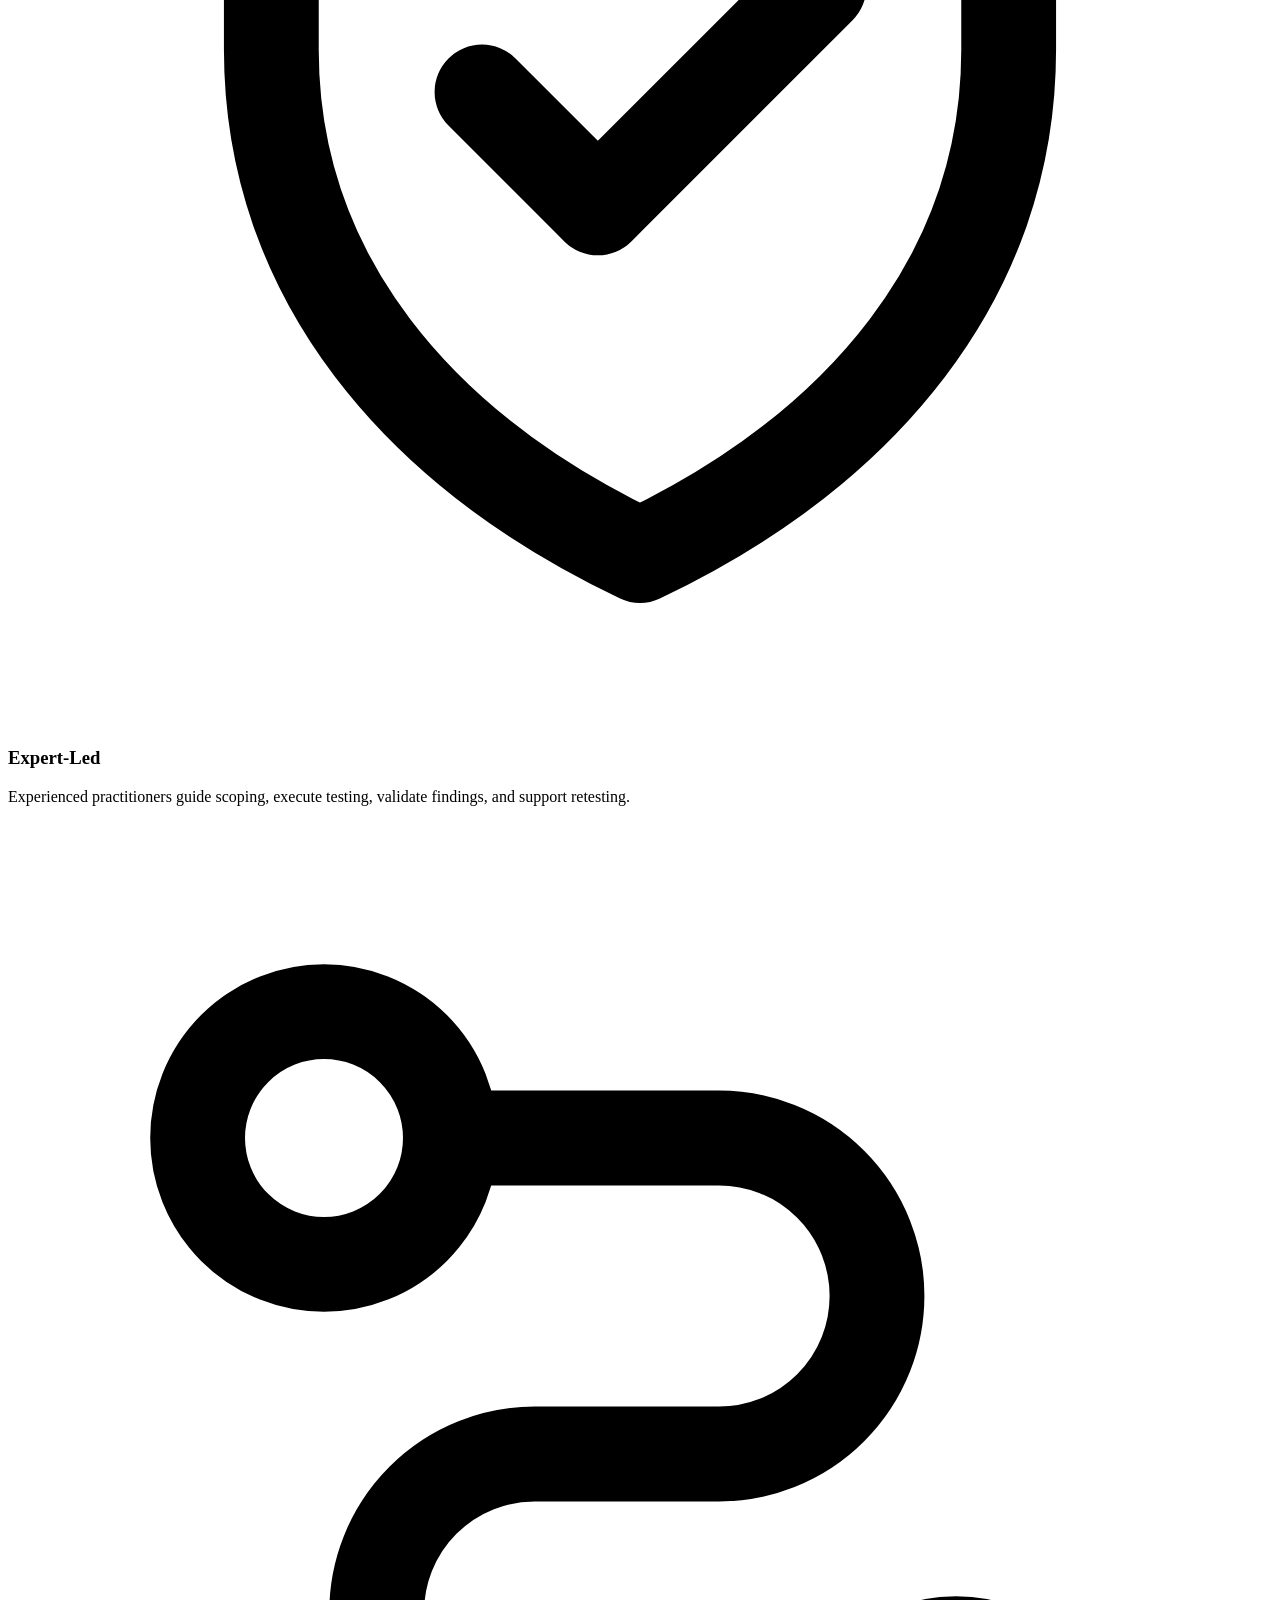
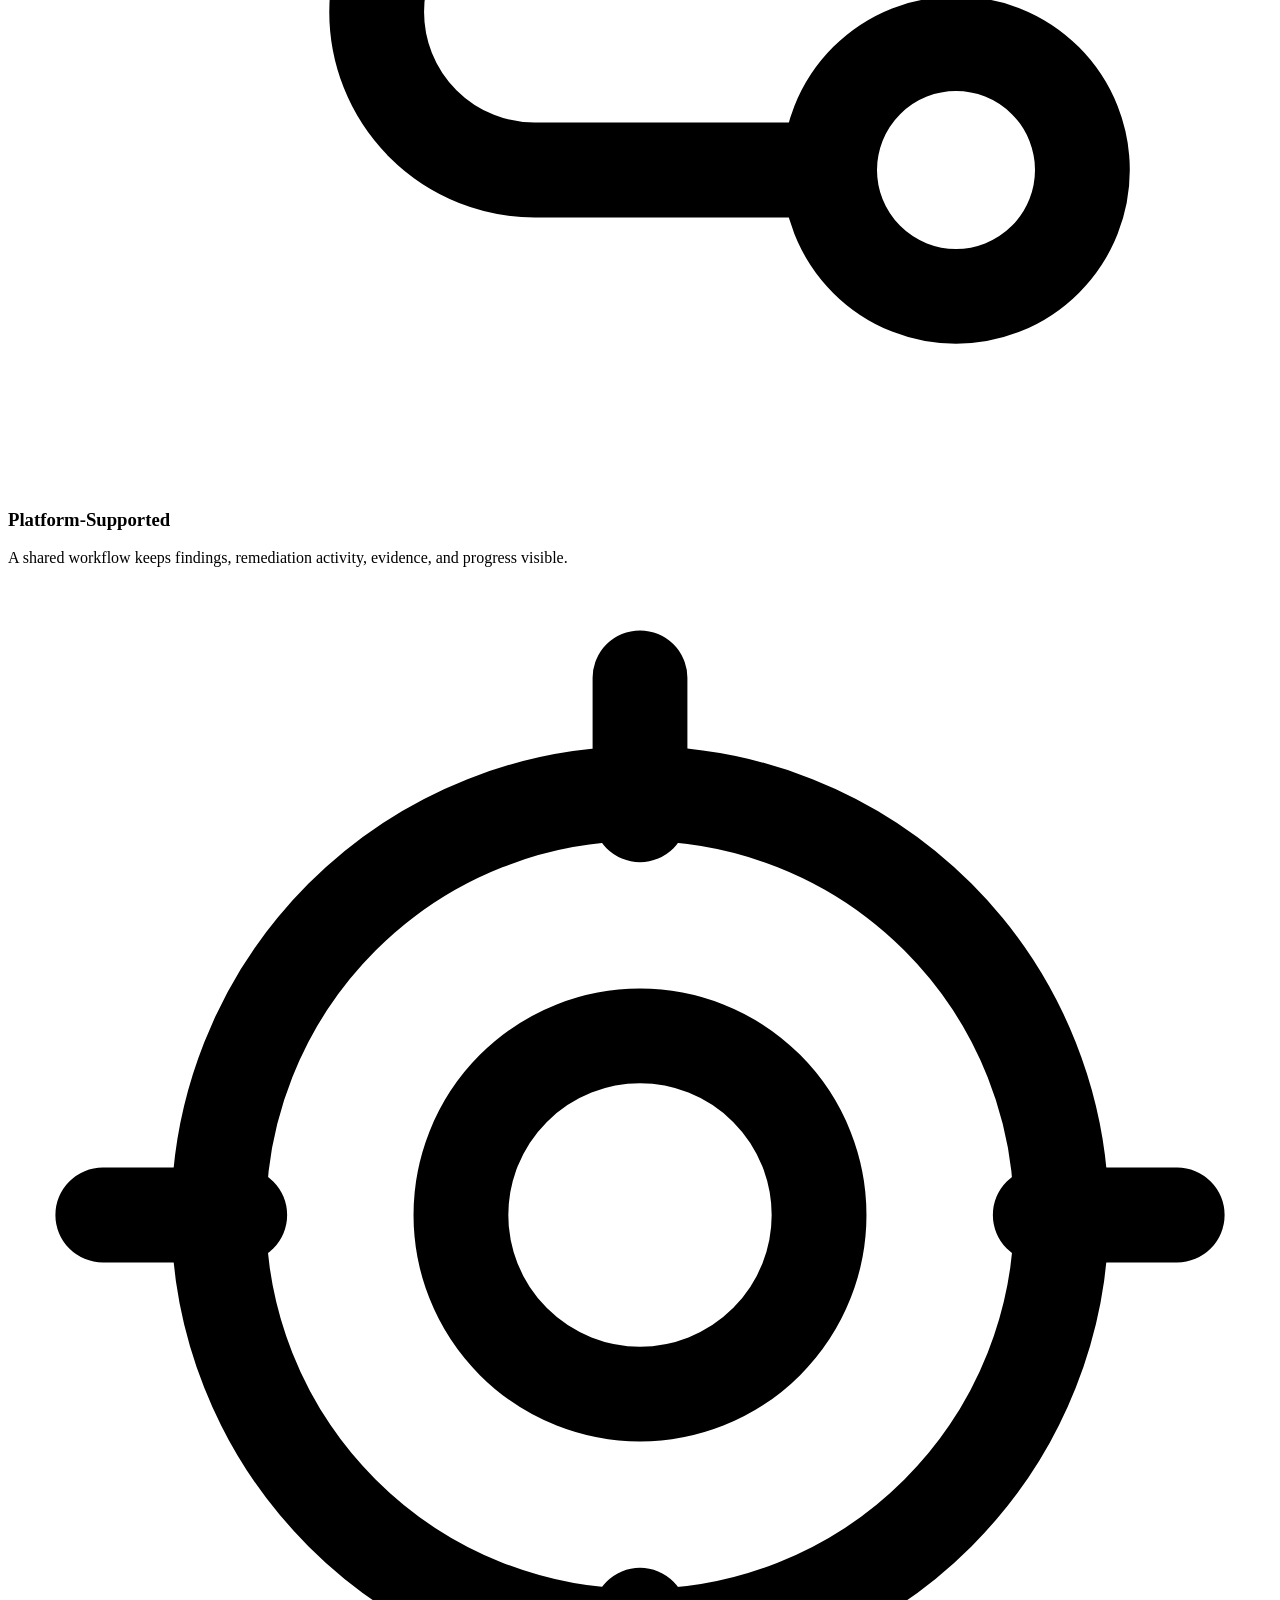
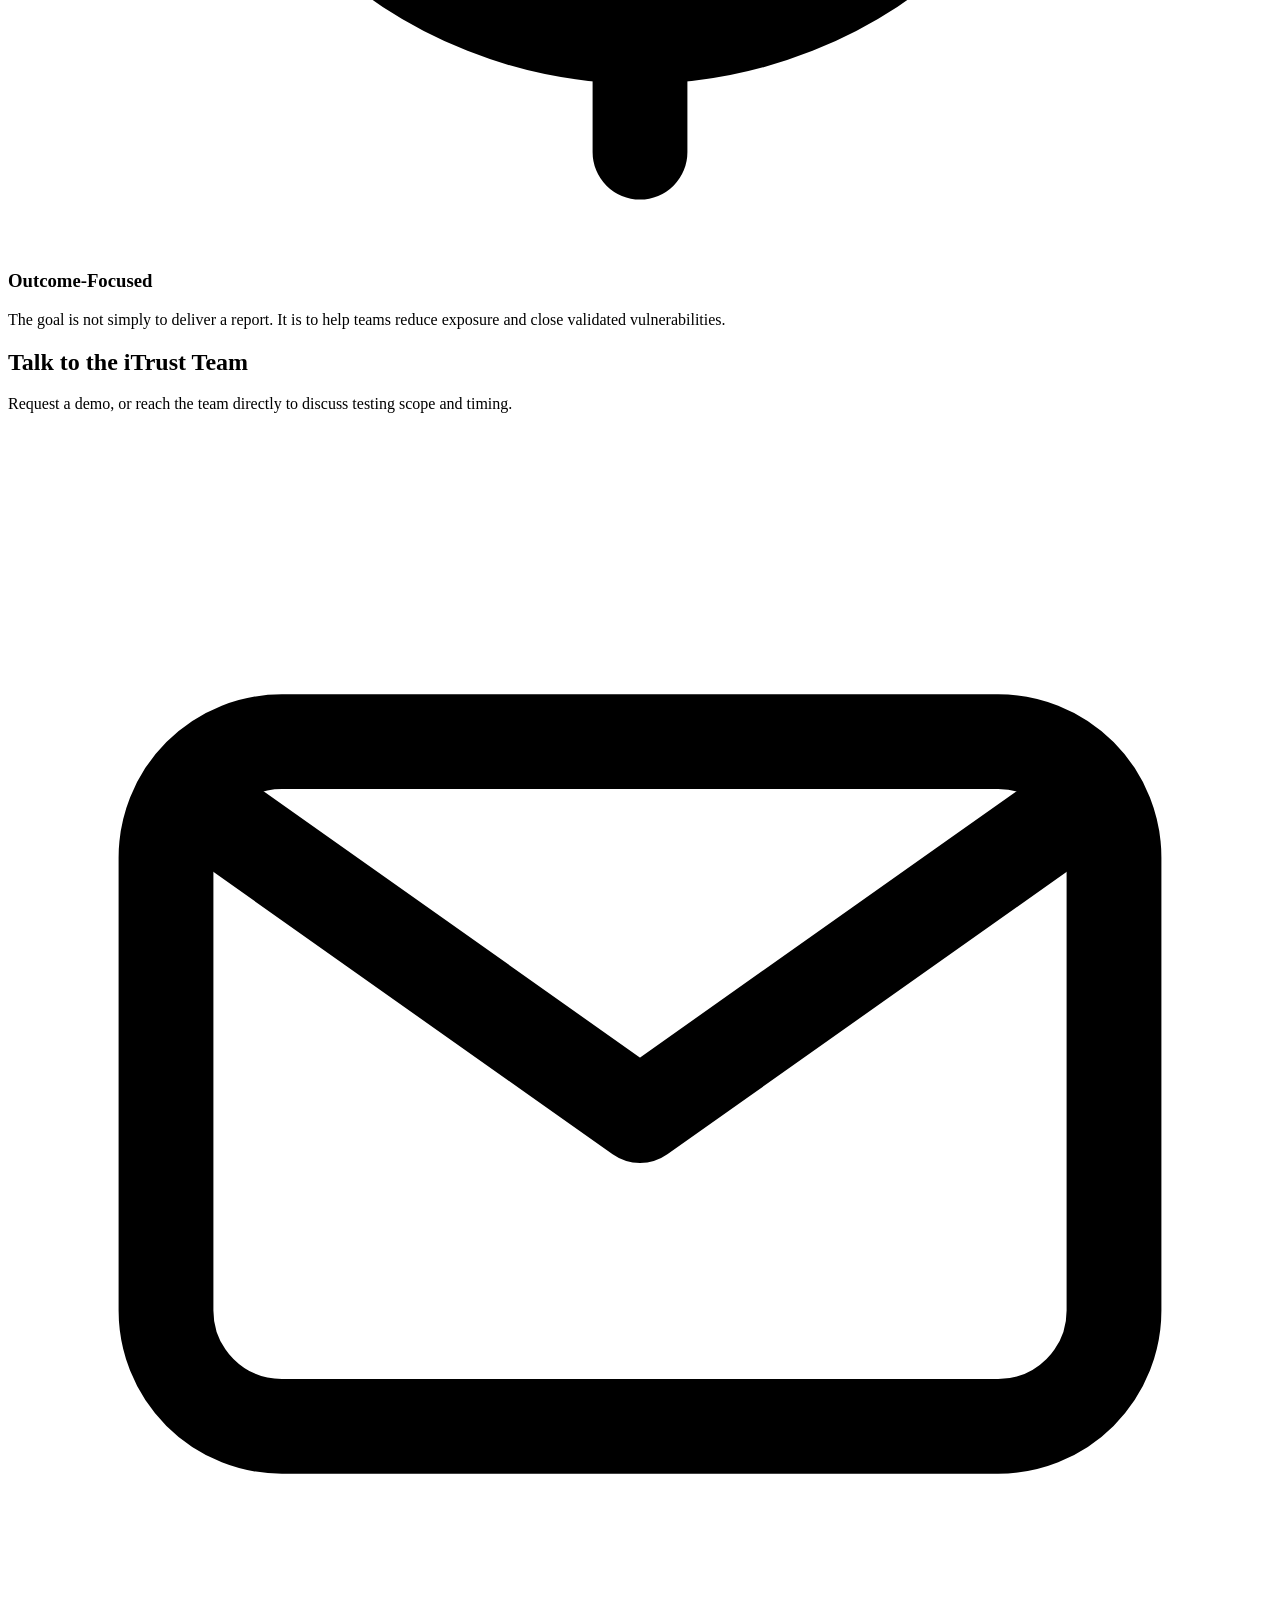
==== commit 0f826f68: "Nav: move Penetration Testing under Capabilities as a disclosure menu Top level is now Platform, Cap" ====
--- a/about/index.html
+++ b/about/index.html
@@ -33,8 +33,15 @@
 <img src="/itrust-preview/img/logo-lockup-dark-480.png" width="480" height="223" alt="iTrust" fetchpriority="high">
 </a>
 <nav class="nav" aria-label="Main"><a class="nav__link" href="/itrust-preview/platform/">Platform</a>
-<a class="nav__link" href="/itrust-preview/penetration-testing/">Penetration Testing</a>
-<a class="nav__link" href="/itrust-preview/capabilities/">Capabilities</a>
+<div class="nav__group" data-nav-group>
+<button class="nav__link nav__toggle" type="button" aria-expanded="false" aria-controls="nav-menu-1" data-nav-menu-toggle>
+Capabilities
+<span class="nav__chev" aria-hidden="true"><svg viewBox="0 0 24 24" fill="none" stroke="currentColor" stroke-width="1.8" stroke-linecap="round" stroke-linejoin="round" aria-hidden="true" focusable="false"><path d="M6 9.5l6 6 6-6"/></svg></span>
+</button>
+<div class="nav__menu" id="nav-menu-1" hidden>
+<a class="nav__menu-link" href="/itrust-preview/capabilities/">Capabilities overview</a><a class="nav__menu-link" href="/itrust-preview/penetration-testing/">Penetration Testing</a>
+</div>
+</div>
 <a class="nav__link" href="/itrust-preview/partners/">Partners</a>
 <a class="nav__link" aria-current="page" href="/itrust-preview/about/">About</a></nav>
 <div class="header__actions">
@@ -48,8 +55,8 @@
 </div></div>
 <div class="drawer" id="site-drawer" data-open="false" data-nav-drawer hidden>
 <nav class="drawer__nav" aria-label="Mobile"><a class="drawer__link" href="/itrust-preview/platform/">Platform</a>
-<a class="drawer__link" href="/itrust-preview/penetration-testing/">Penetration Testing</a>
 <a class="drawer__link" href="/itrust-preview/capabilities/">Capabilities</a>
+<a class="drawer__link drawer__link--child" href="/itrust-preview/penetration-testing/">Penetration Testing</a>
 <a class="drawer__link" href="/itrust-preview/partners/">Partners</a>
 <a class="drawer__link" aria-current="page" href="/itrust-preview/about/">About</a>
 <a class="drawer__link" href="/itrust-preview/request-a-demo/">Request a Demo</a></nav>
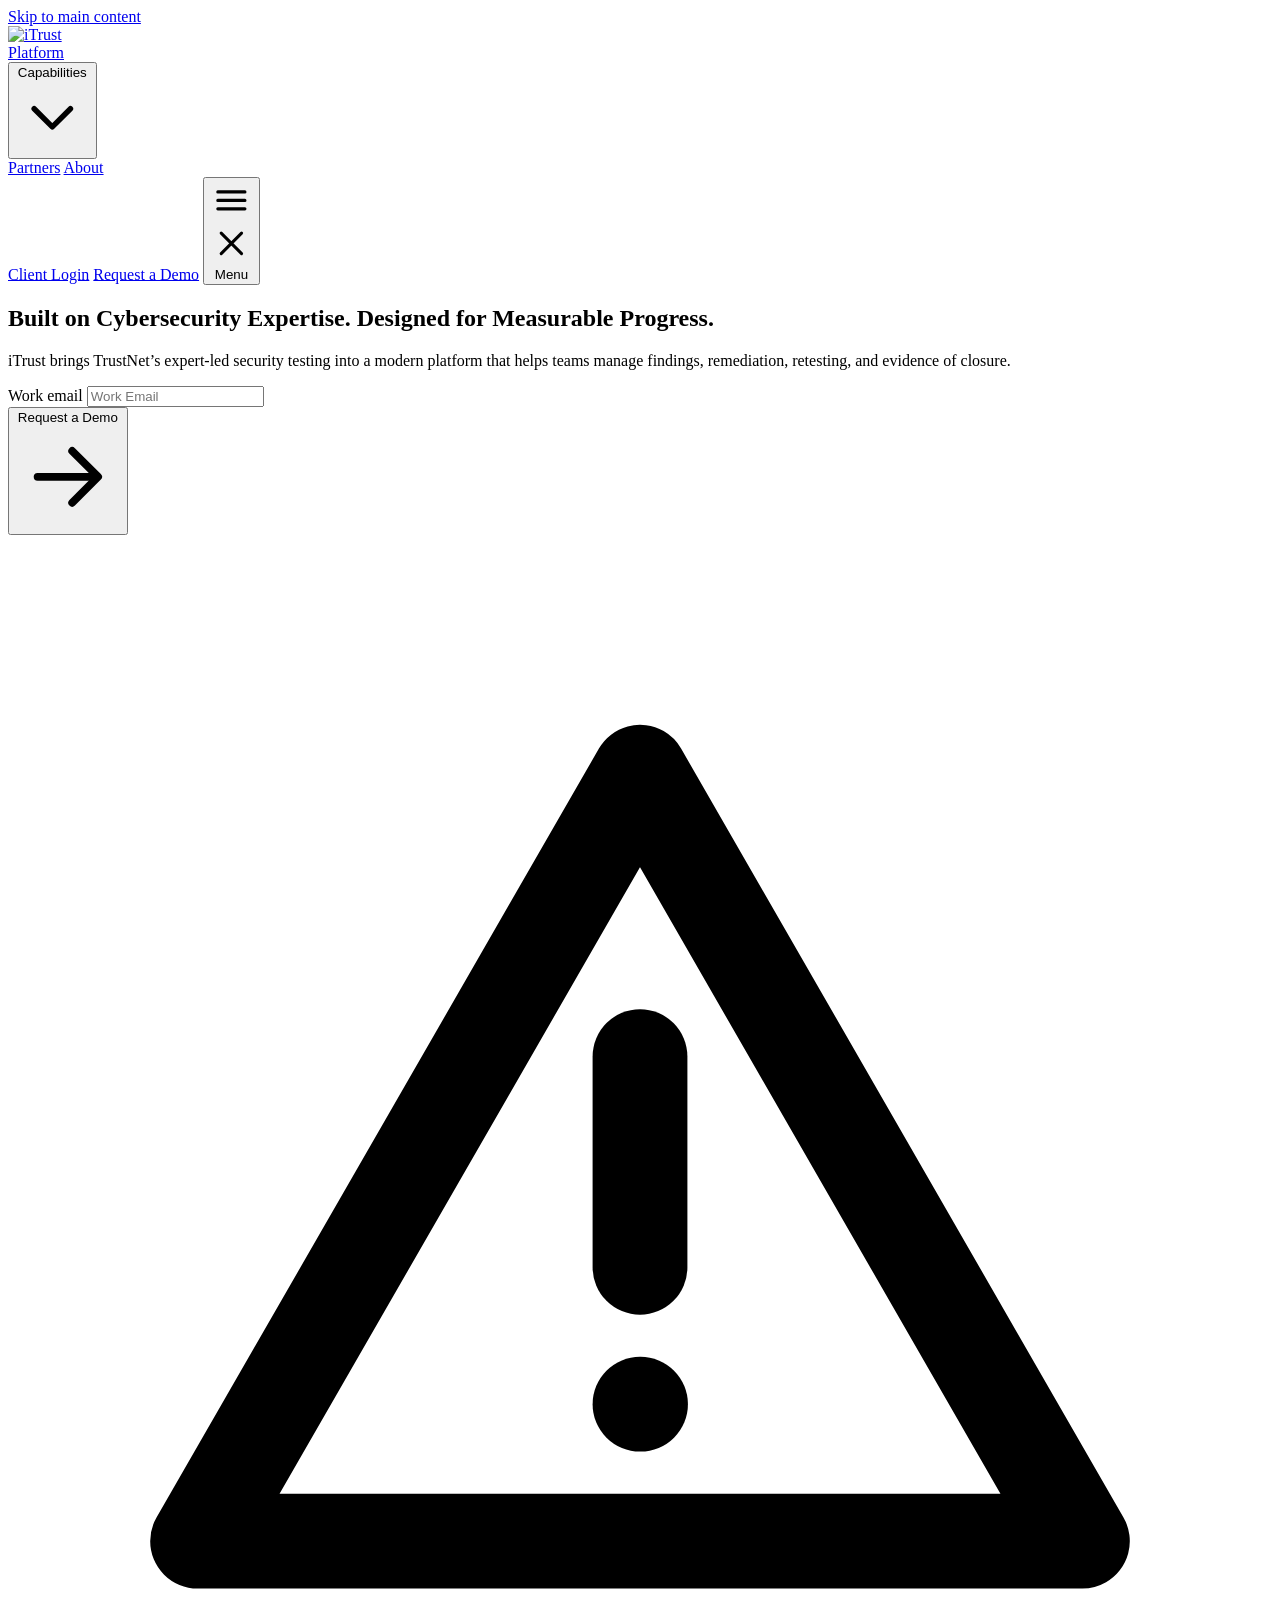
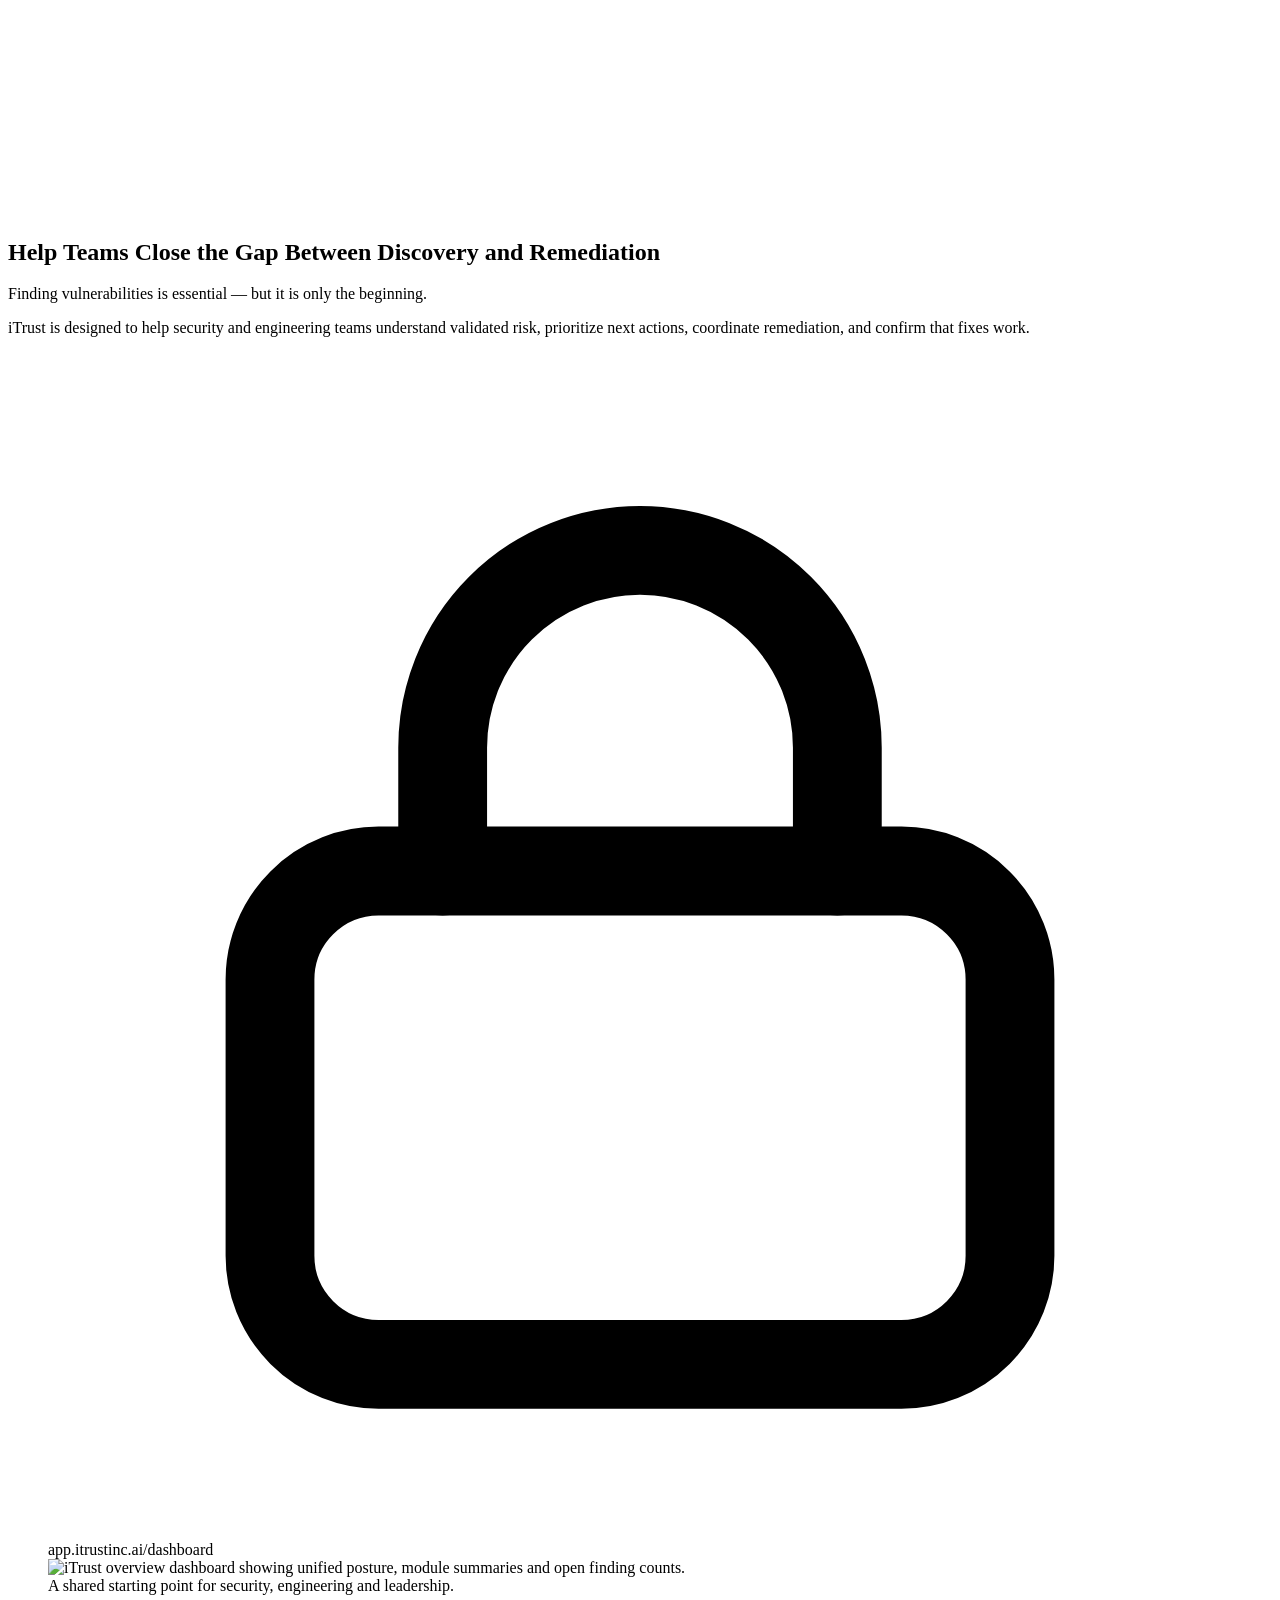
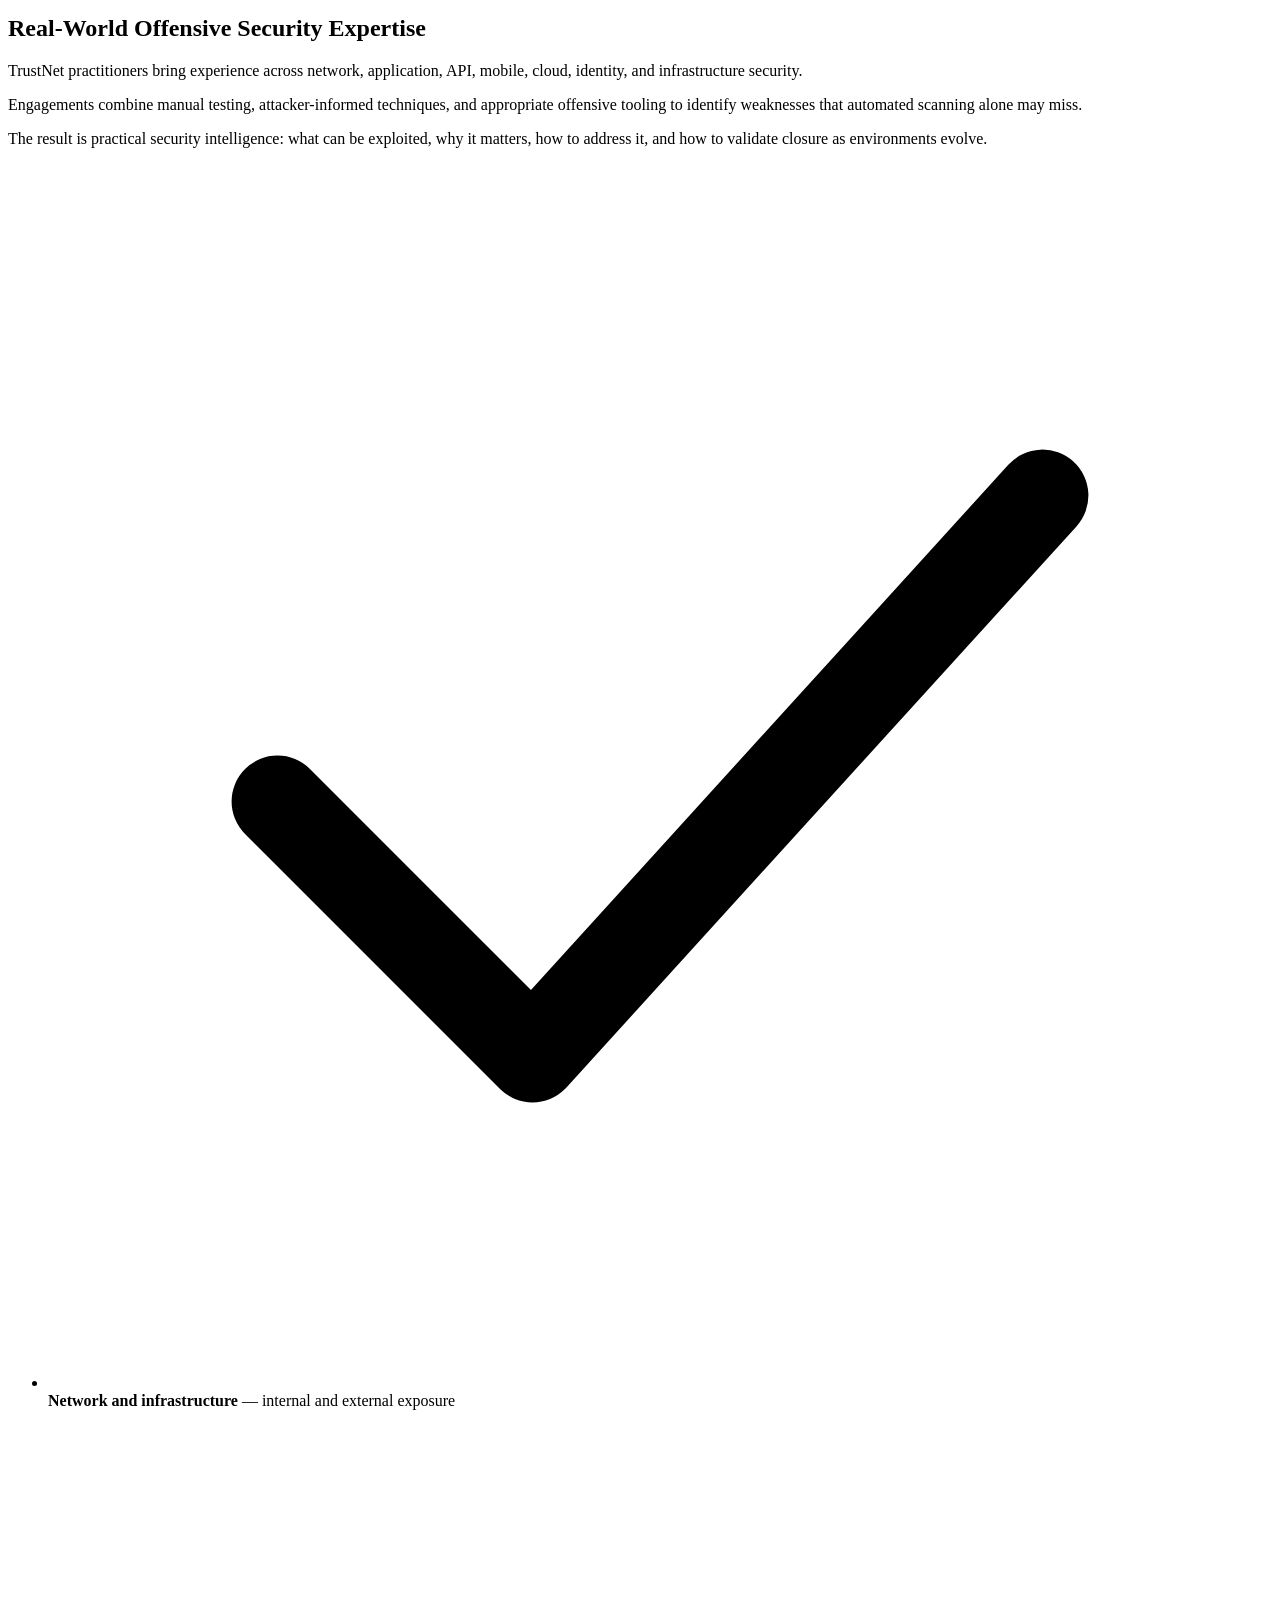
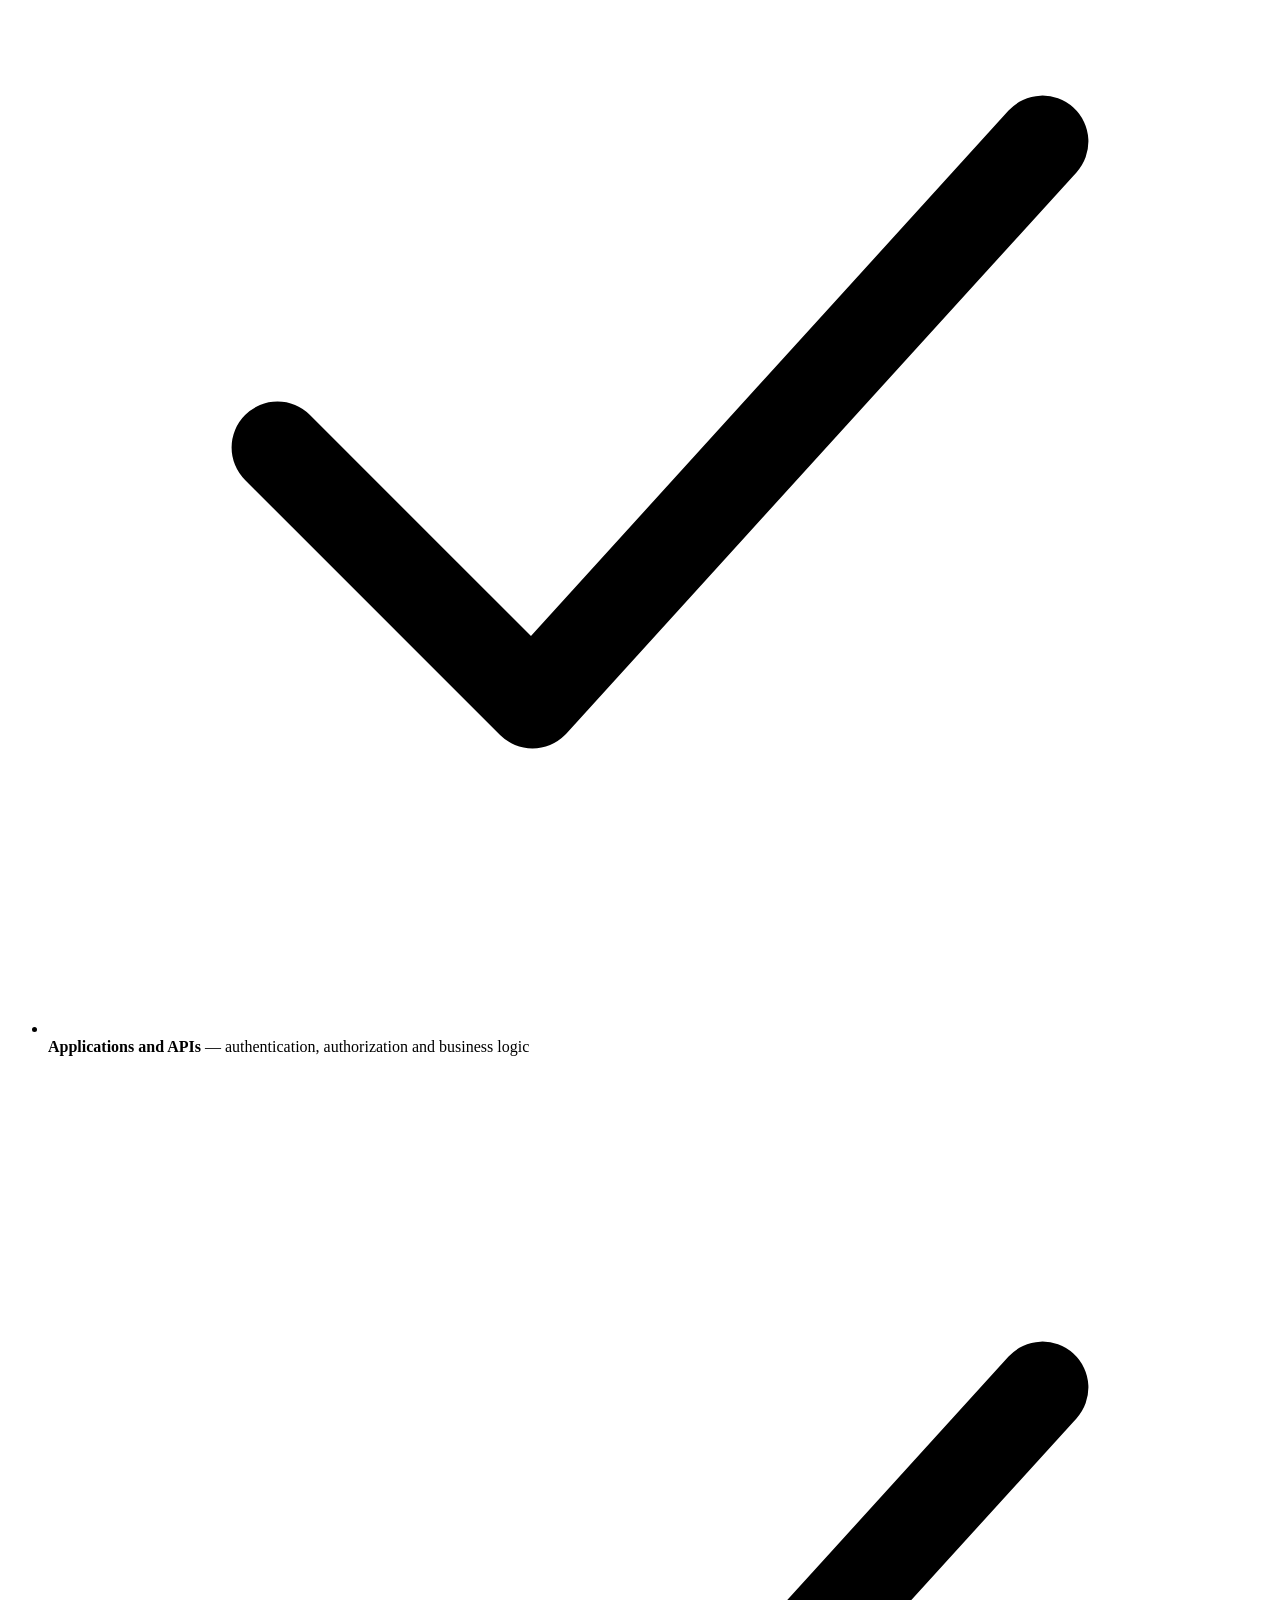
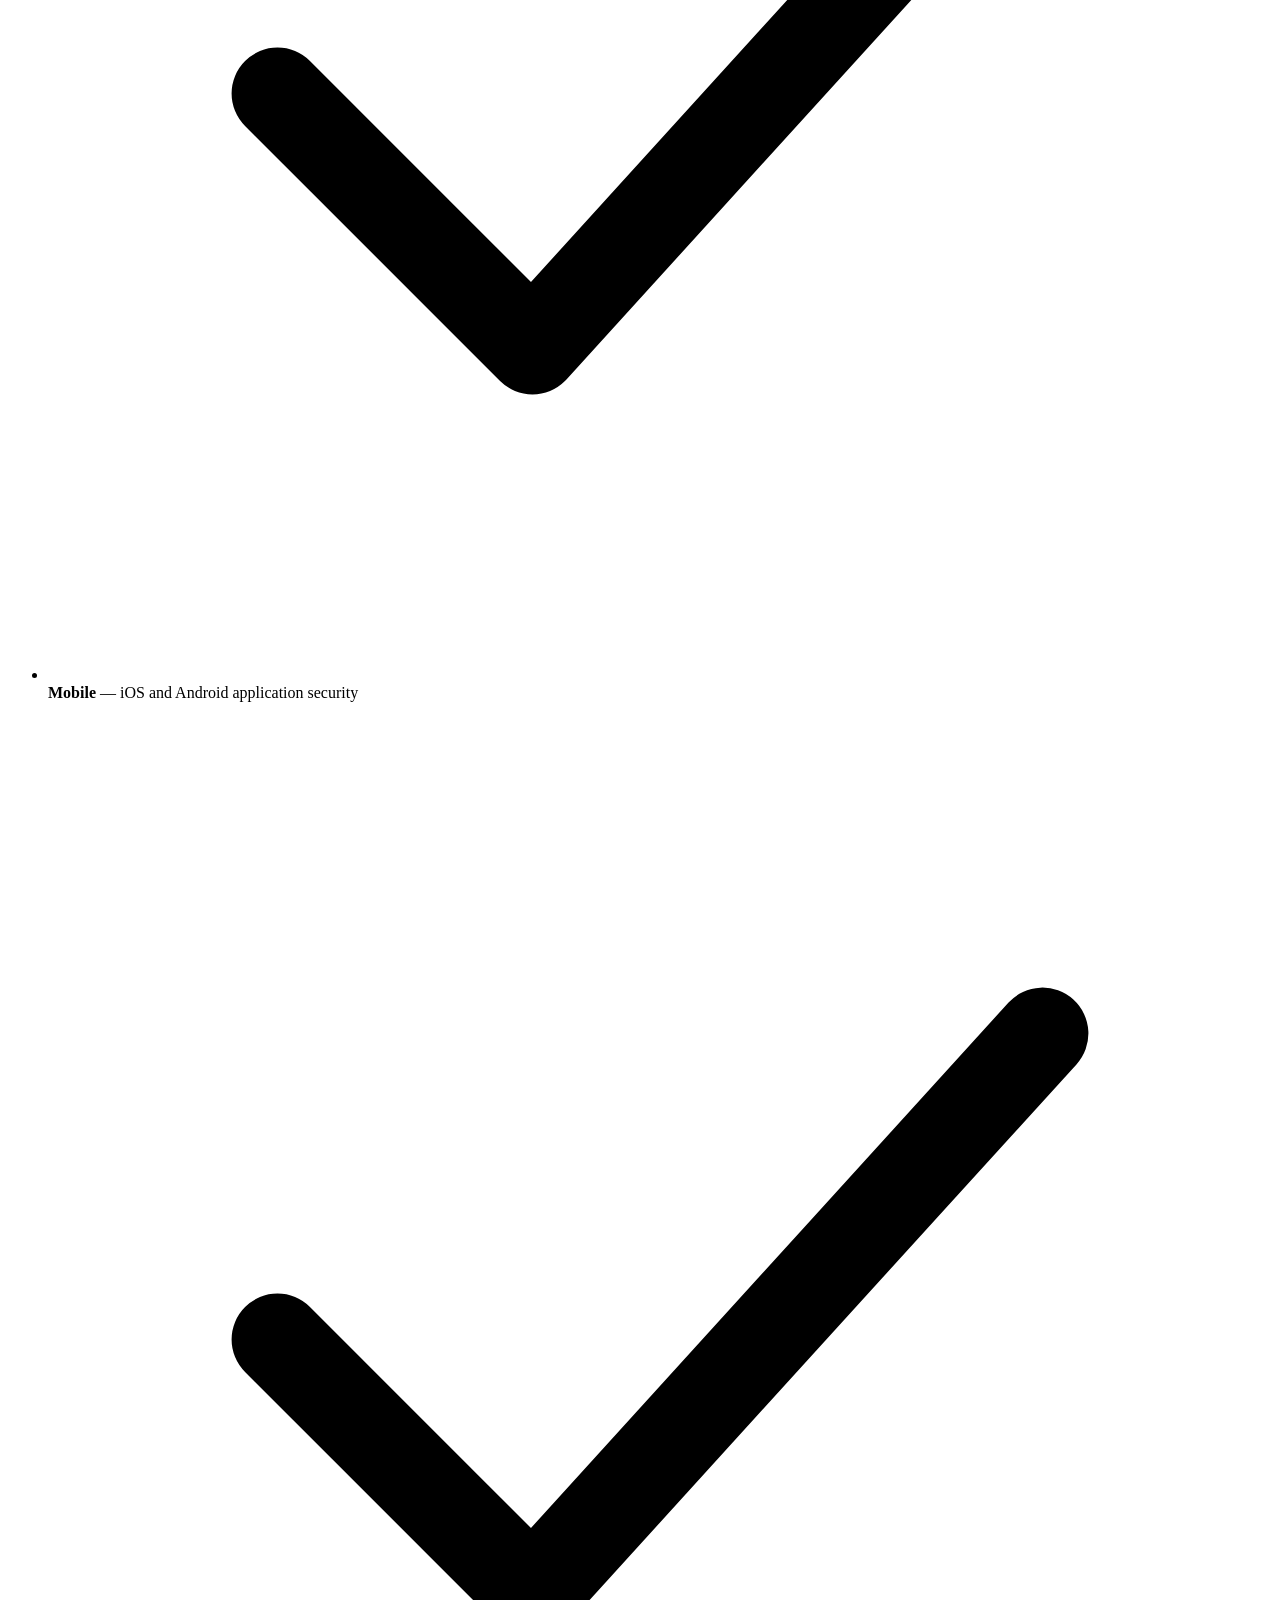
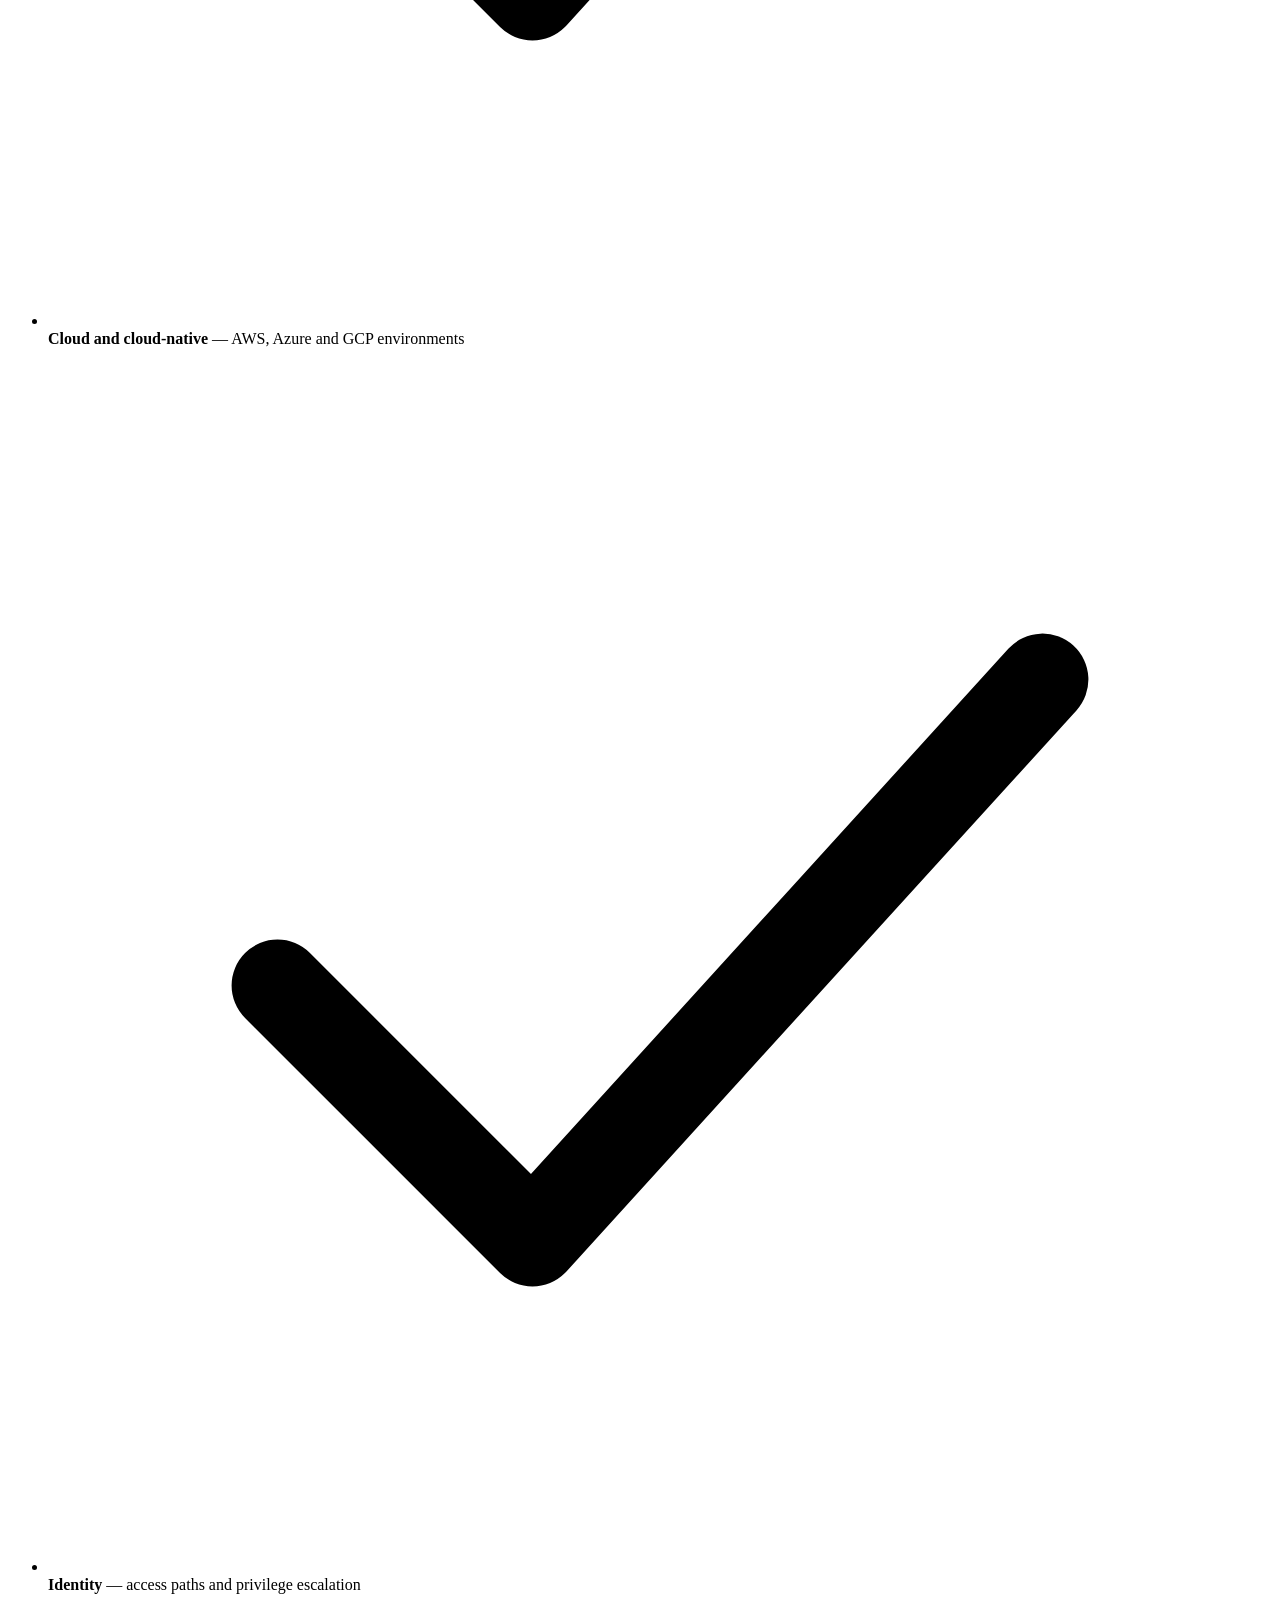
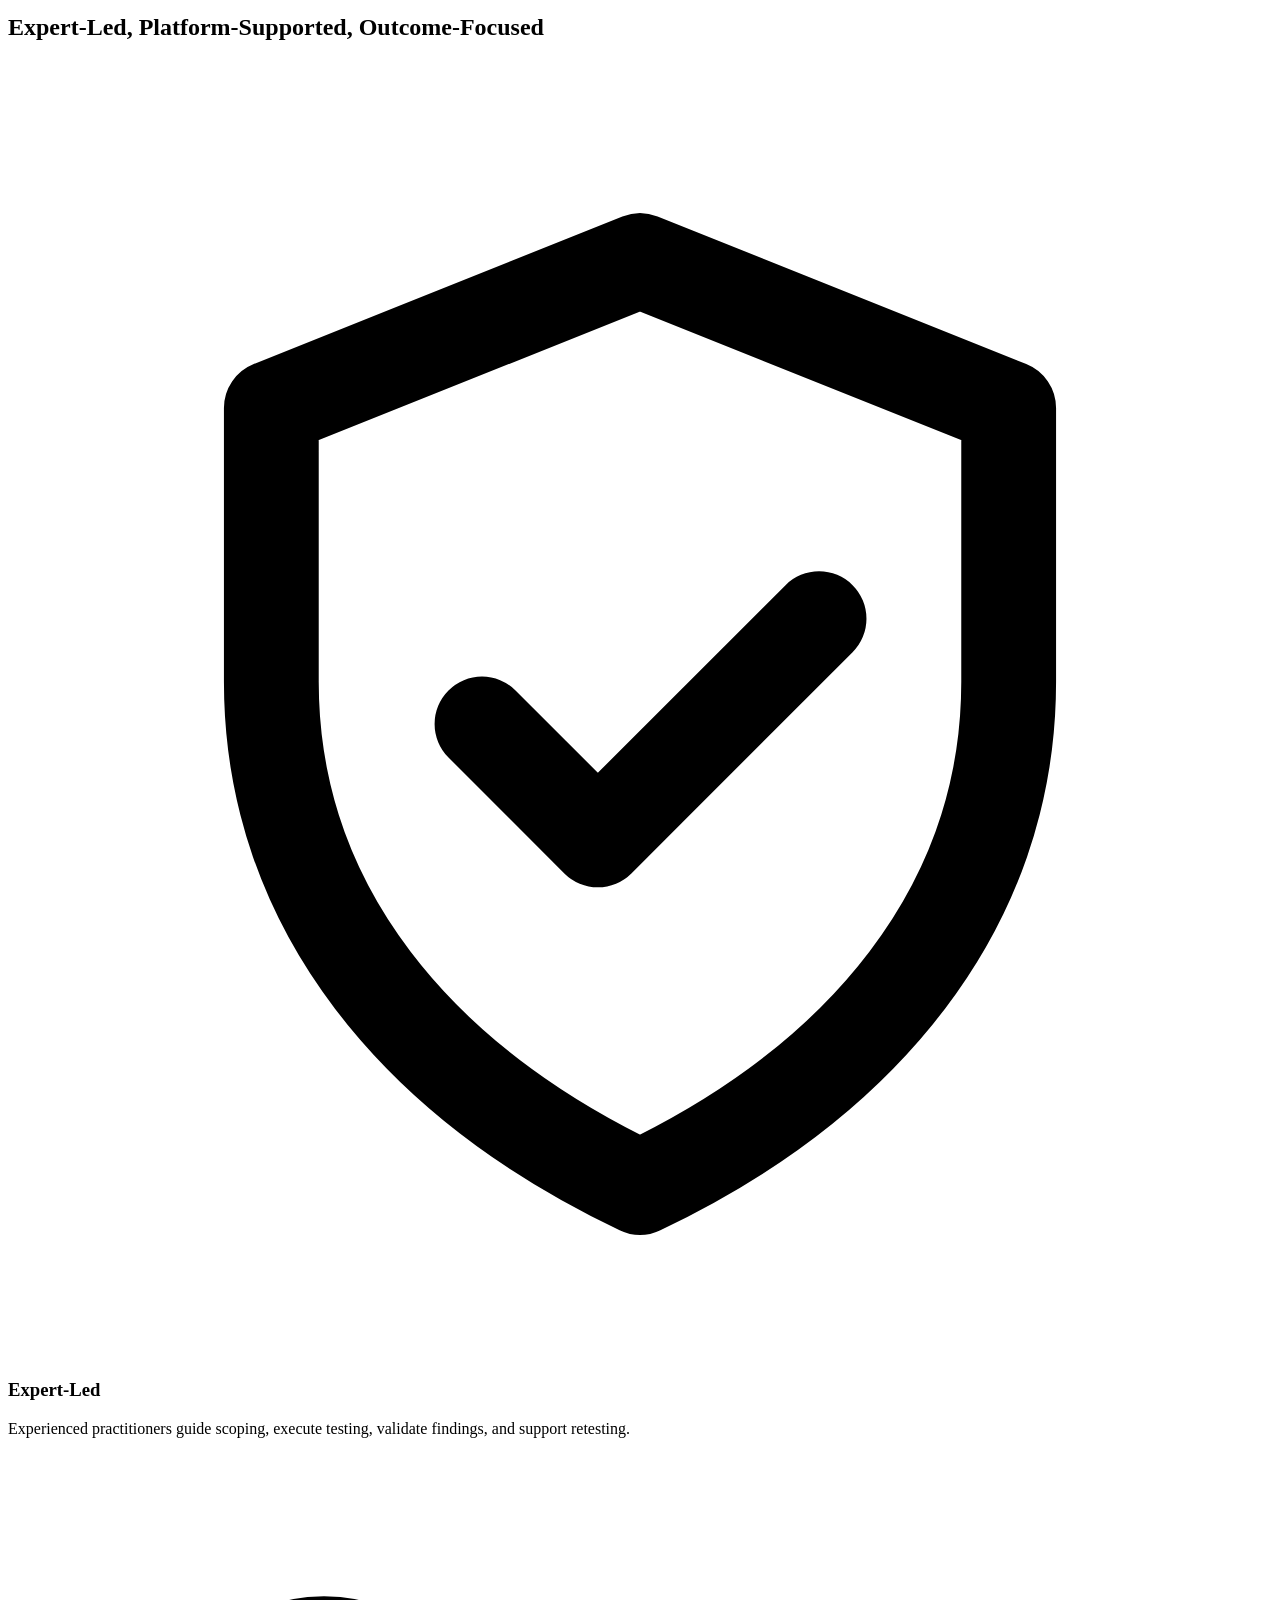
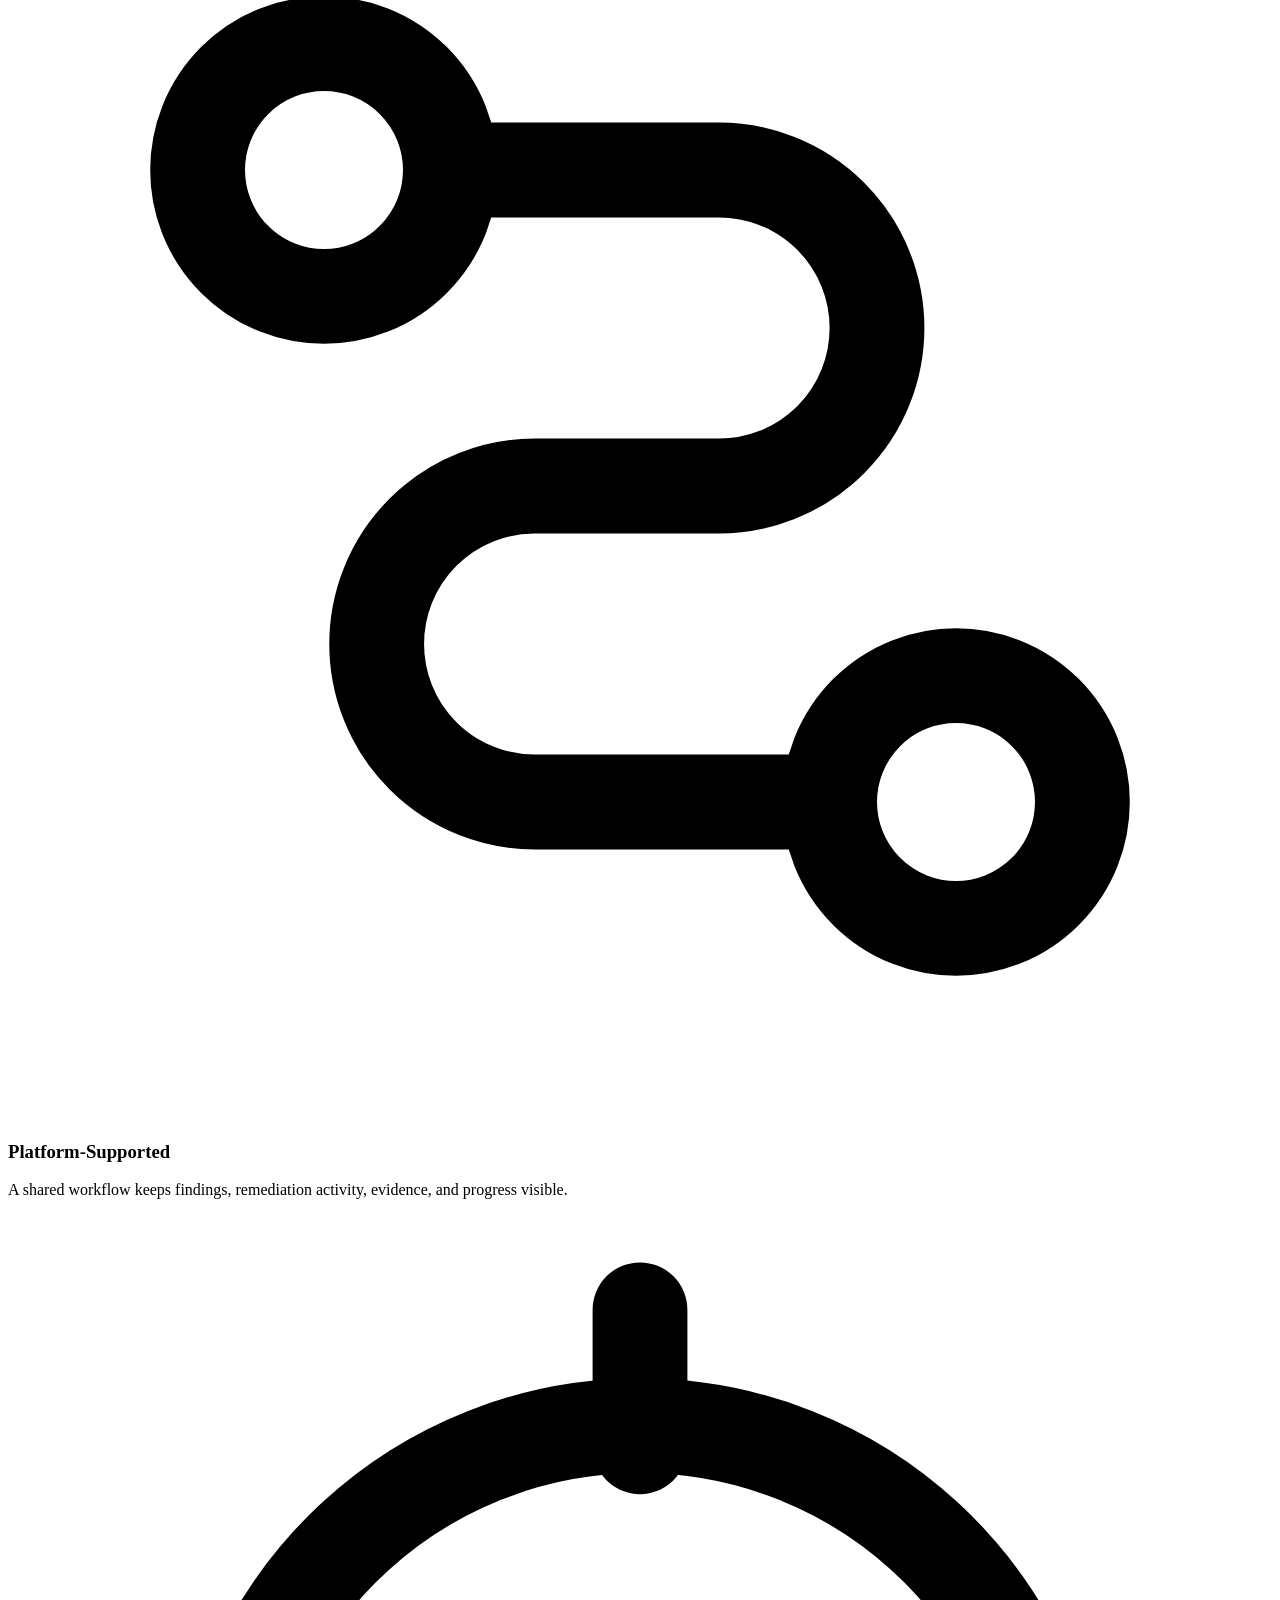
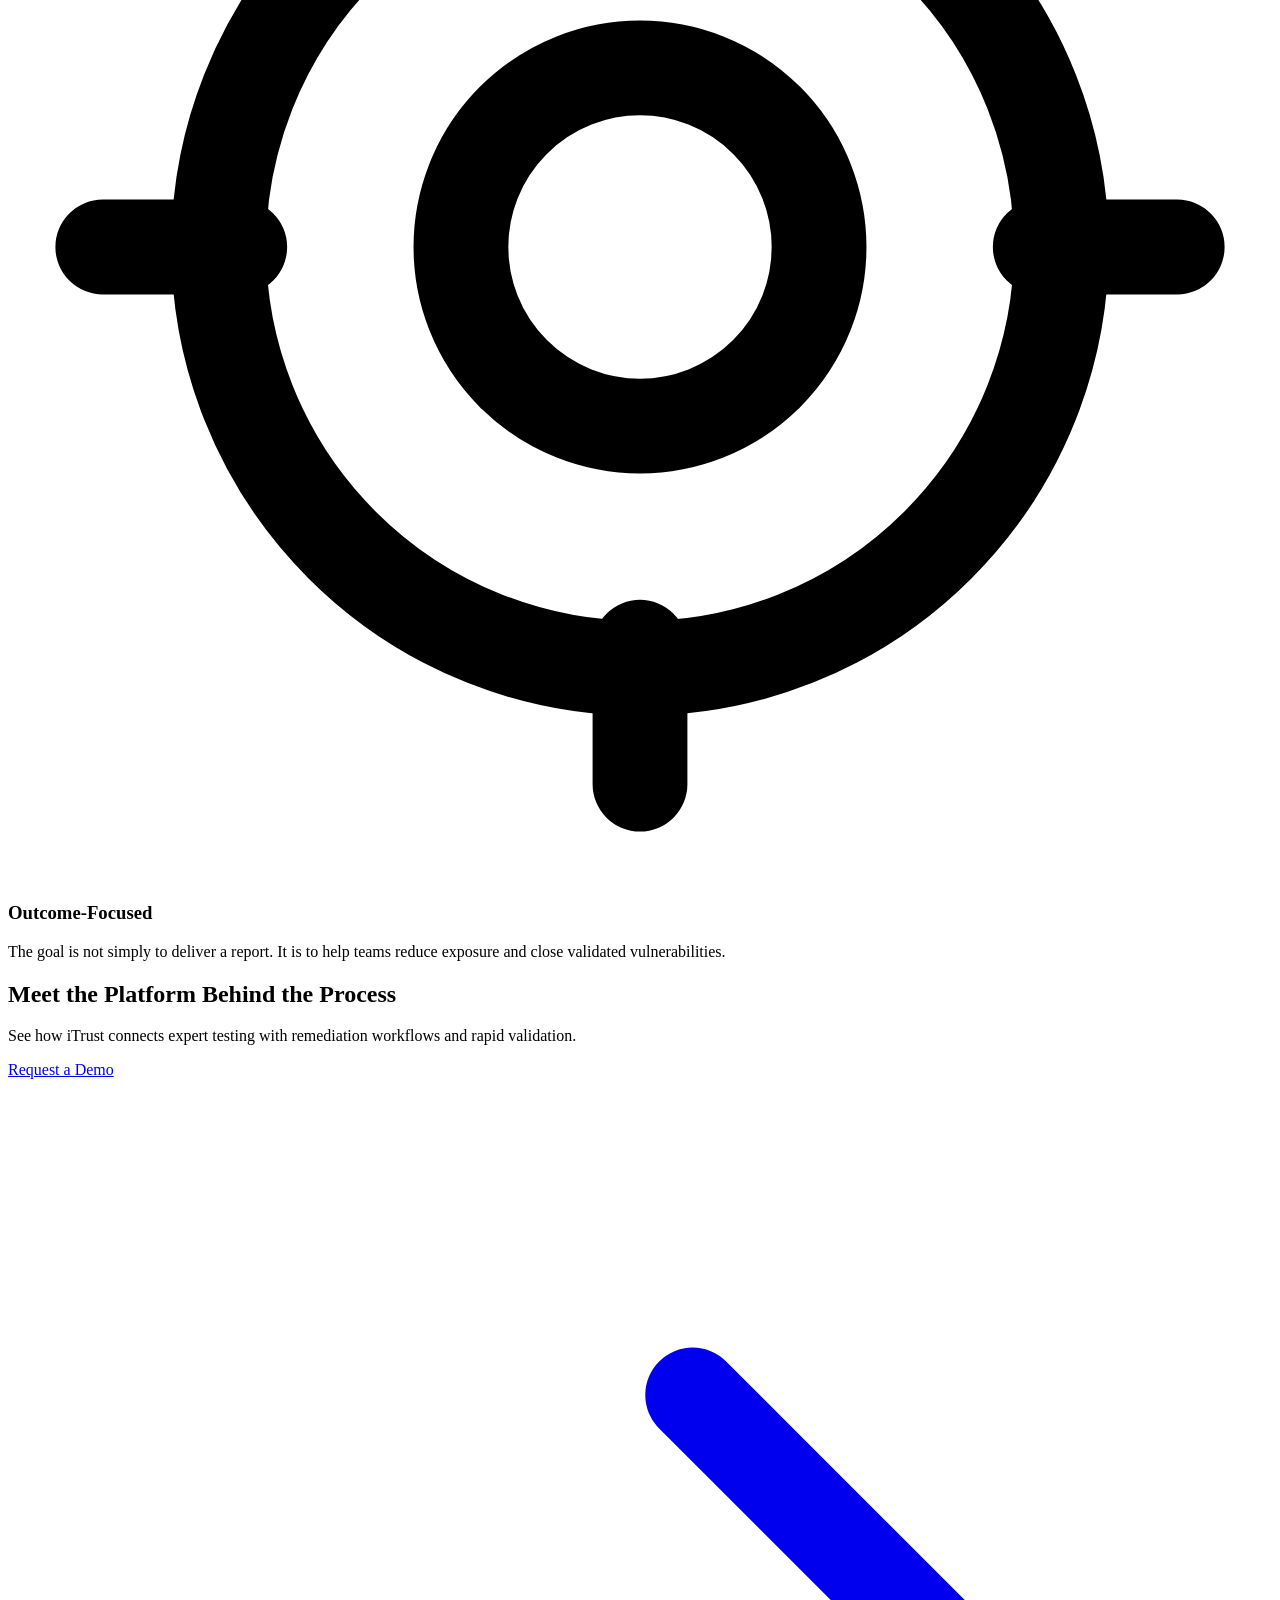
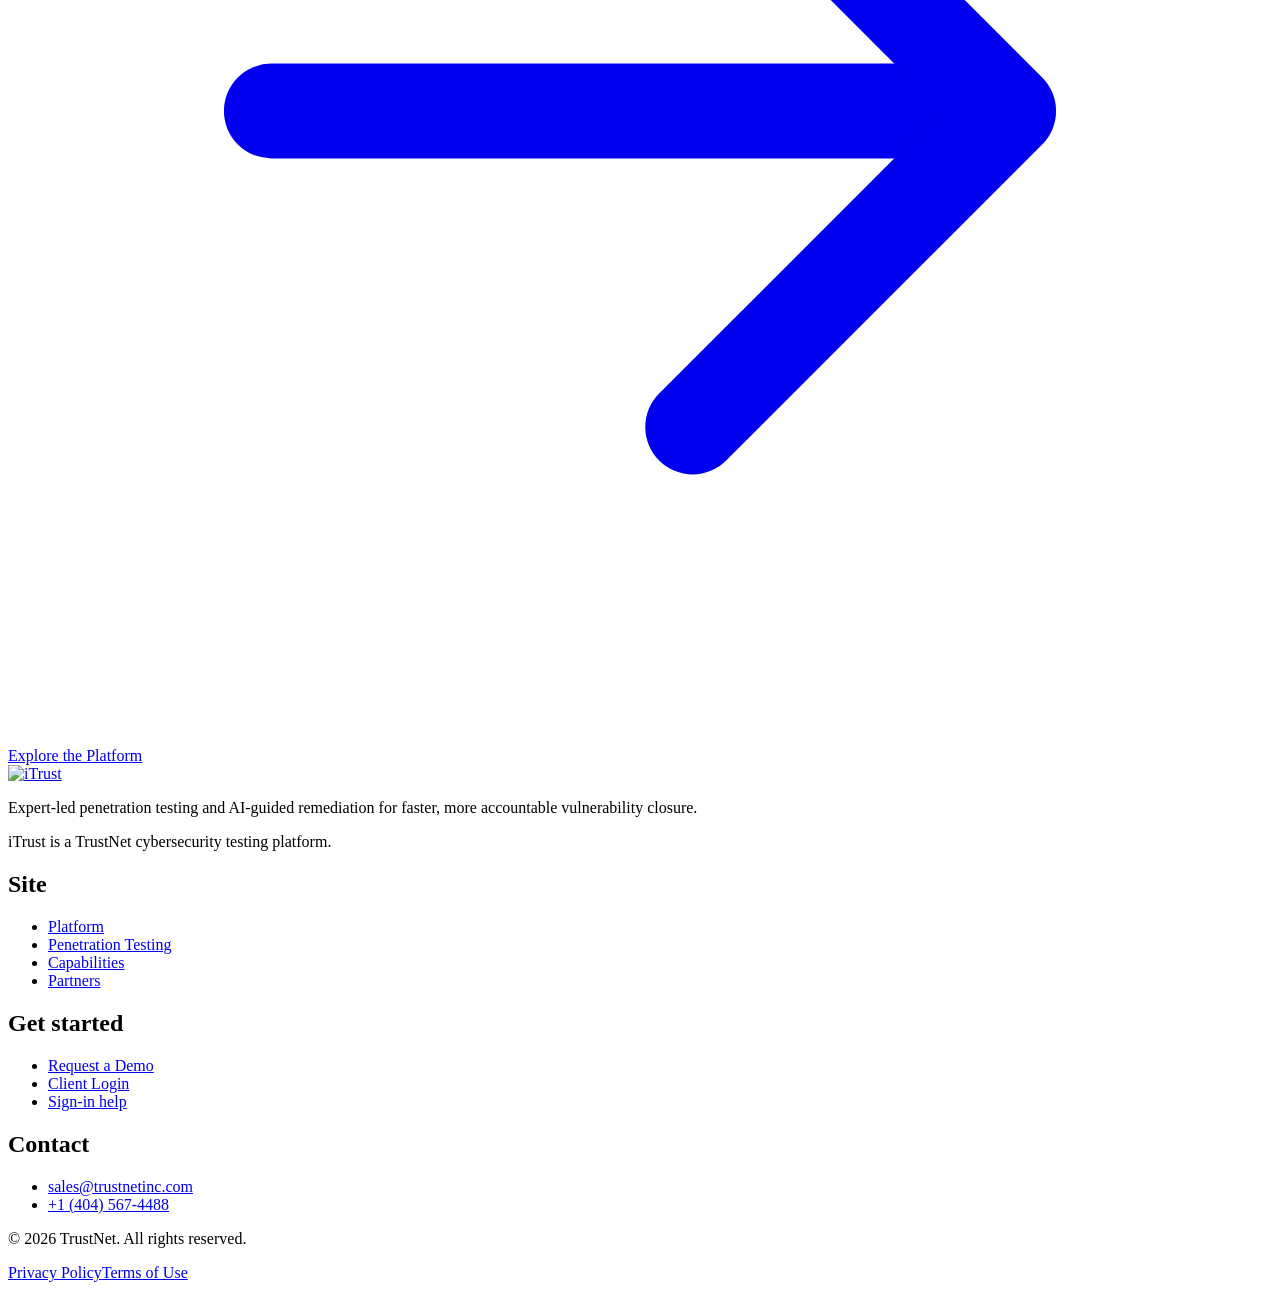
==== commit 9df226fa: "Client Login goes straight to app.itrustinc.ai; drop the About contact block Header, drawer and foot" ====
--- a/about/index.html
+++ b/about/index.html
@@ -45,7 +45,7 @@
 <a class="nav__link" href="/itrust-preview/partners/">Partners</a>
 <a class="nav__link" aria-current="page" href="/itrust-preview/about/">About</a></nav>
 <div class="header__actions">
-<a class="header__login" href="/itrust-preview/login/" data-track="client_login_click" data-track-label="Header">Client Login</a>
+<a class="header__login" href="https://app.itrustinc.ai/" data-track="client_login_click" data-track-label="Header">Client Login</a>
 <a class="btn btn--primary btn--sm header__cta" href="/itrust-preview/request-a-demo/" data-track="cta_request_demo_click" data-track-label="Header"><span>Request a Demo</span></a>
 <button class="nav-toggle" type="button" aria-expanded="false" aria-controls="site-drawer" data-nav-toggle>
 <span class="nav-toggle__open"><svg viewBox="0 0 24 24" fill="none" stroke="currentColor" stroke-width="1.8" stroke-linecap="round" stroke-linejoin="round" aria-hidden="true" focusable="false"><path d="M4 7h16M4 12h16M4 17h16"/></svg></span>
@@ -63,7 +63,7 @@
 <div class="drawer__divider"></div>
 <div class="drawer__actions">
 <a class="btn btn--primary btn--block" href="/itrust-preview/request-a-demo/" data-track="cta_request_demo_click" data-track-label="Mobile drawer"><span>Request a Demo</span><span class="btn__icon btn__icon--arrow"><svg viewBox="0 0 24 24" fill="none" stroke="currentColor" stroke-width="1.8" stroke-linecap="round" stroke-linejoin="round" aria-hidden="true" focusable="false"><path d="M5 12h13"/><path d="M13 6l6 6-6 6"/></svg></span></a>
-<a class="btn btn--secondary btn--block" href="/itrust-preview/login/" data-track="client_login_click" data-track-label="Mobile drawer"><span>Client Login</span></a>
+<a class="btn btn--secondary btn--block" href="https://app.itrustinc.ai/" data-track="client_login_click" data-track-label="Mobile drawer"><span>Client Login</span></a>
 </div></div>
 </header>
 <main id="main">
@@ -151,24 +151,6 @@
 <p class="card__body">The goal is not simply to deliver a report. It is to help teams reduce exposure and close validated vulnerabilities.</p>
 </article>
 </div></div></section>
-<section class="section section--subtle" aria-labelledby="contact-title">
-<div class="container container--narrow">
-<div class="section-head section-head--center">
-<h2 id="contact-title">Talk to the iTrust Team</h2>
-<p class="lede">Request a demo, or reach the team directly to discuss testing scope and timing.</p>
-</div>
-<div class="grid grid--2" style="margin-top:clamp(2rem,3vw,3rem)">
-<article class="card ">
-<span class="card__icon"><svg viewBox="0 0 24 24" fill="none" stroke="currentColor" stroke-width="1.8" stroke-linecap="round" stroke-linejoin="round" aria-hidden="true" focusable="false"><rect x="3" y="5.5" width="18" height="13" rx="2.2"/><path d="M3.8 6.8L12 12.6l8.2-5.8"/></svg></span>
-<h3 class="card__title">Email</h3>
-<p class="card__body"><a href="mailto:sales@trustnetinc.com">sales@trustnetinc.com</a></p>
-</article>
-<article class="card ">
-<span class="card__icon"><svg viewBox="0 0 24 24" fill="none" stroke="currentColor" stroke-width="1.8" stroke-linecap="round" stroke-linejoin="round" aria-hidden="true" focusable="false"><path d="M6.4 3.8h3l1.4 3.6-2 1.4a10.6 10.6 0 0 0 5.4 5.4l1.4-2 3.6 1.4v3a1.8 1.8 0 0 1-2 1.8A15.4 15.4 0 0 1 4.6 5.8a1.8 1.8 0 0 1 1.8-2z"/></svg></span>
-<h3 class="card__title">Phone</h3>
-<p class="card__body"><a href="tel:+14045674488">+1 (404) 567-4488</a></p>
-</article>
-</div></div></section>
 <section class="cta-band on-ink on-ink--deep">
 <span class="cta-band__glow" aria-hidden="true"></span>
 <div class="container">
@@ -197,7 +179,7 @@
 </div>
 <div>
 <h2 class="footer__heading">Get started</h2>
-<ul class="footer__list"><li><a href="/itrust-preview/request-a-demo/" data-track="cta_request_demo_click" data-track-label="Footer">Request a Demo</a></li><li><a href="/itrust-preview/login/" data-track="client_login_click" data-track-label="Footer">Client Login</a></li></ul>
+<ul class="footer__list"><li><a href="/itrust-preview/request-a-demo/" data-track="cta_request_demo_click" data-track-label="Footer">Request a Demo</a></li><li><a href="https://app.itrustinc.ai/" data-track="client_login_click" data-track-label="Footer">Client Login</a></li><li><a href="/itrust-preview/login/">Sign-in help</a></li></ul>
 </div>
 <div>
 <h2 class="footer__heading">Contact</h2>
